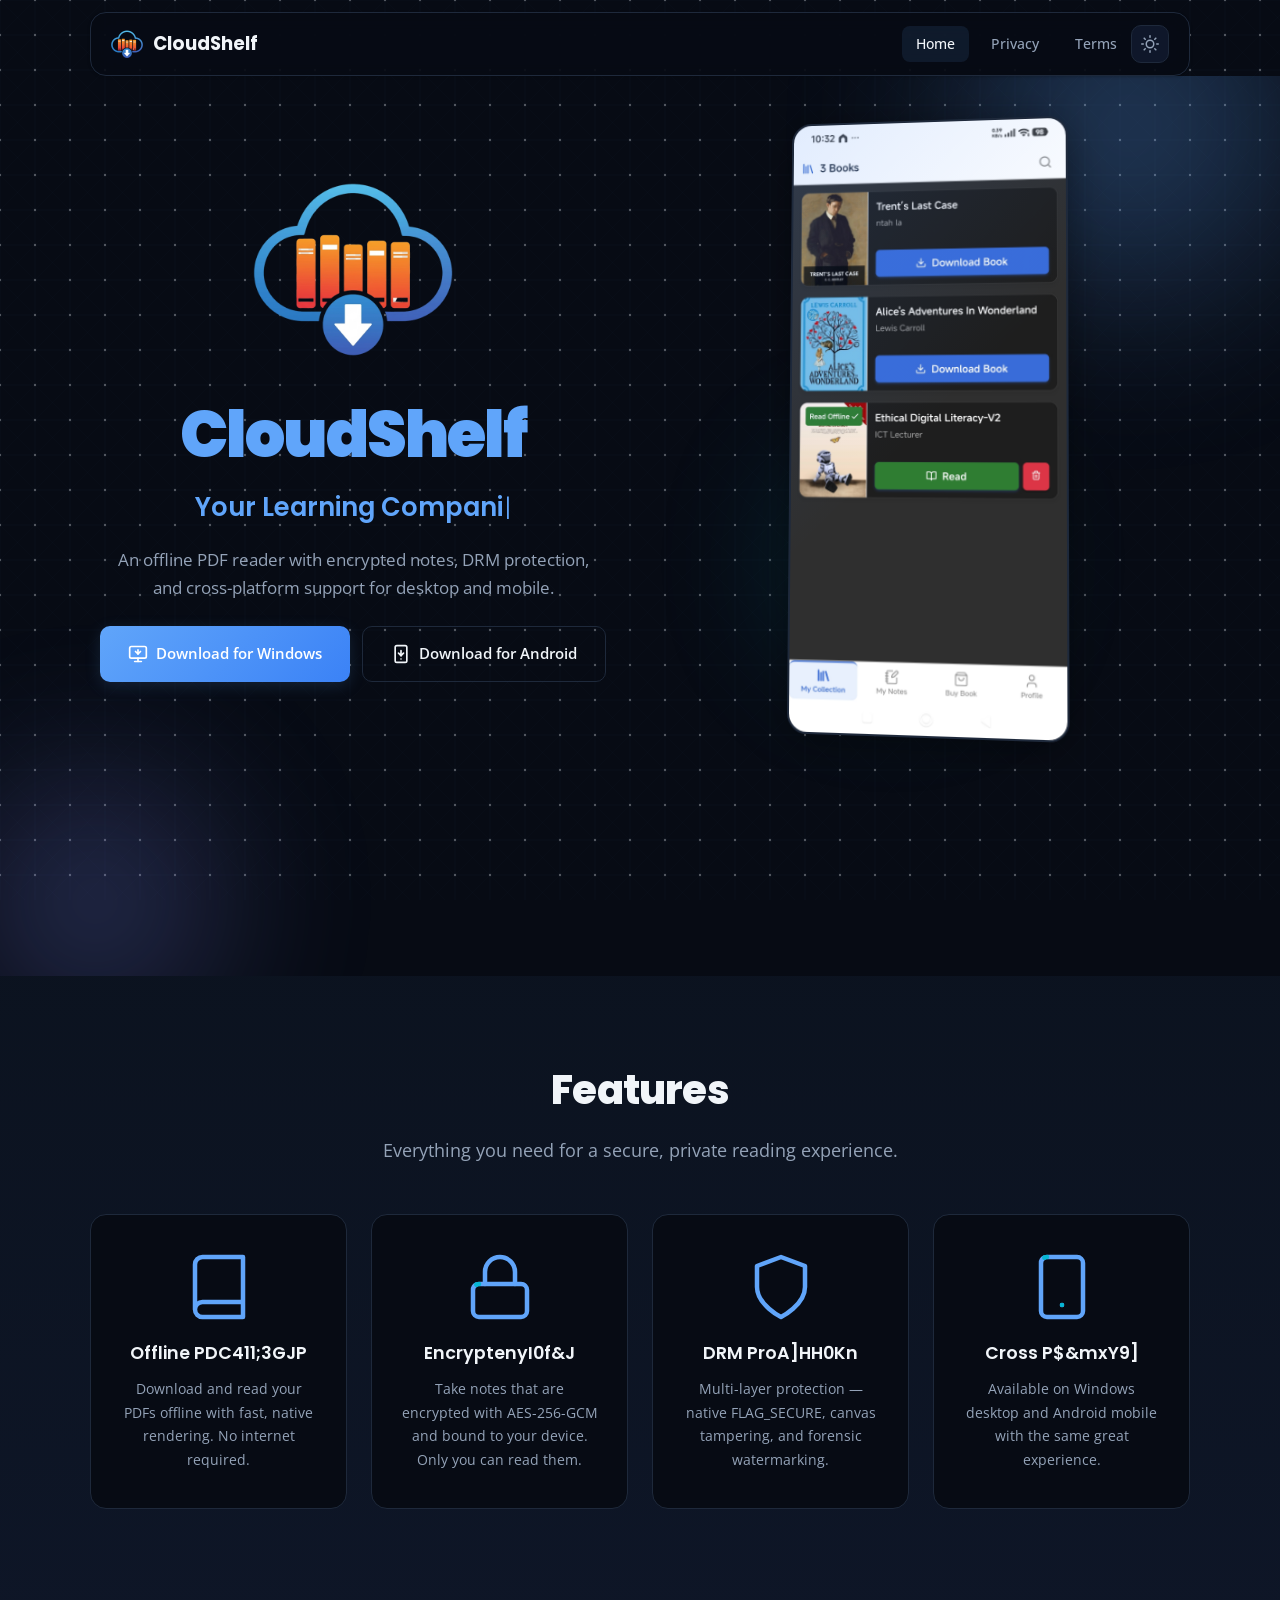
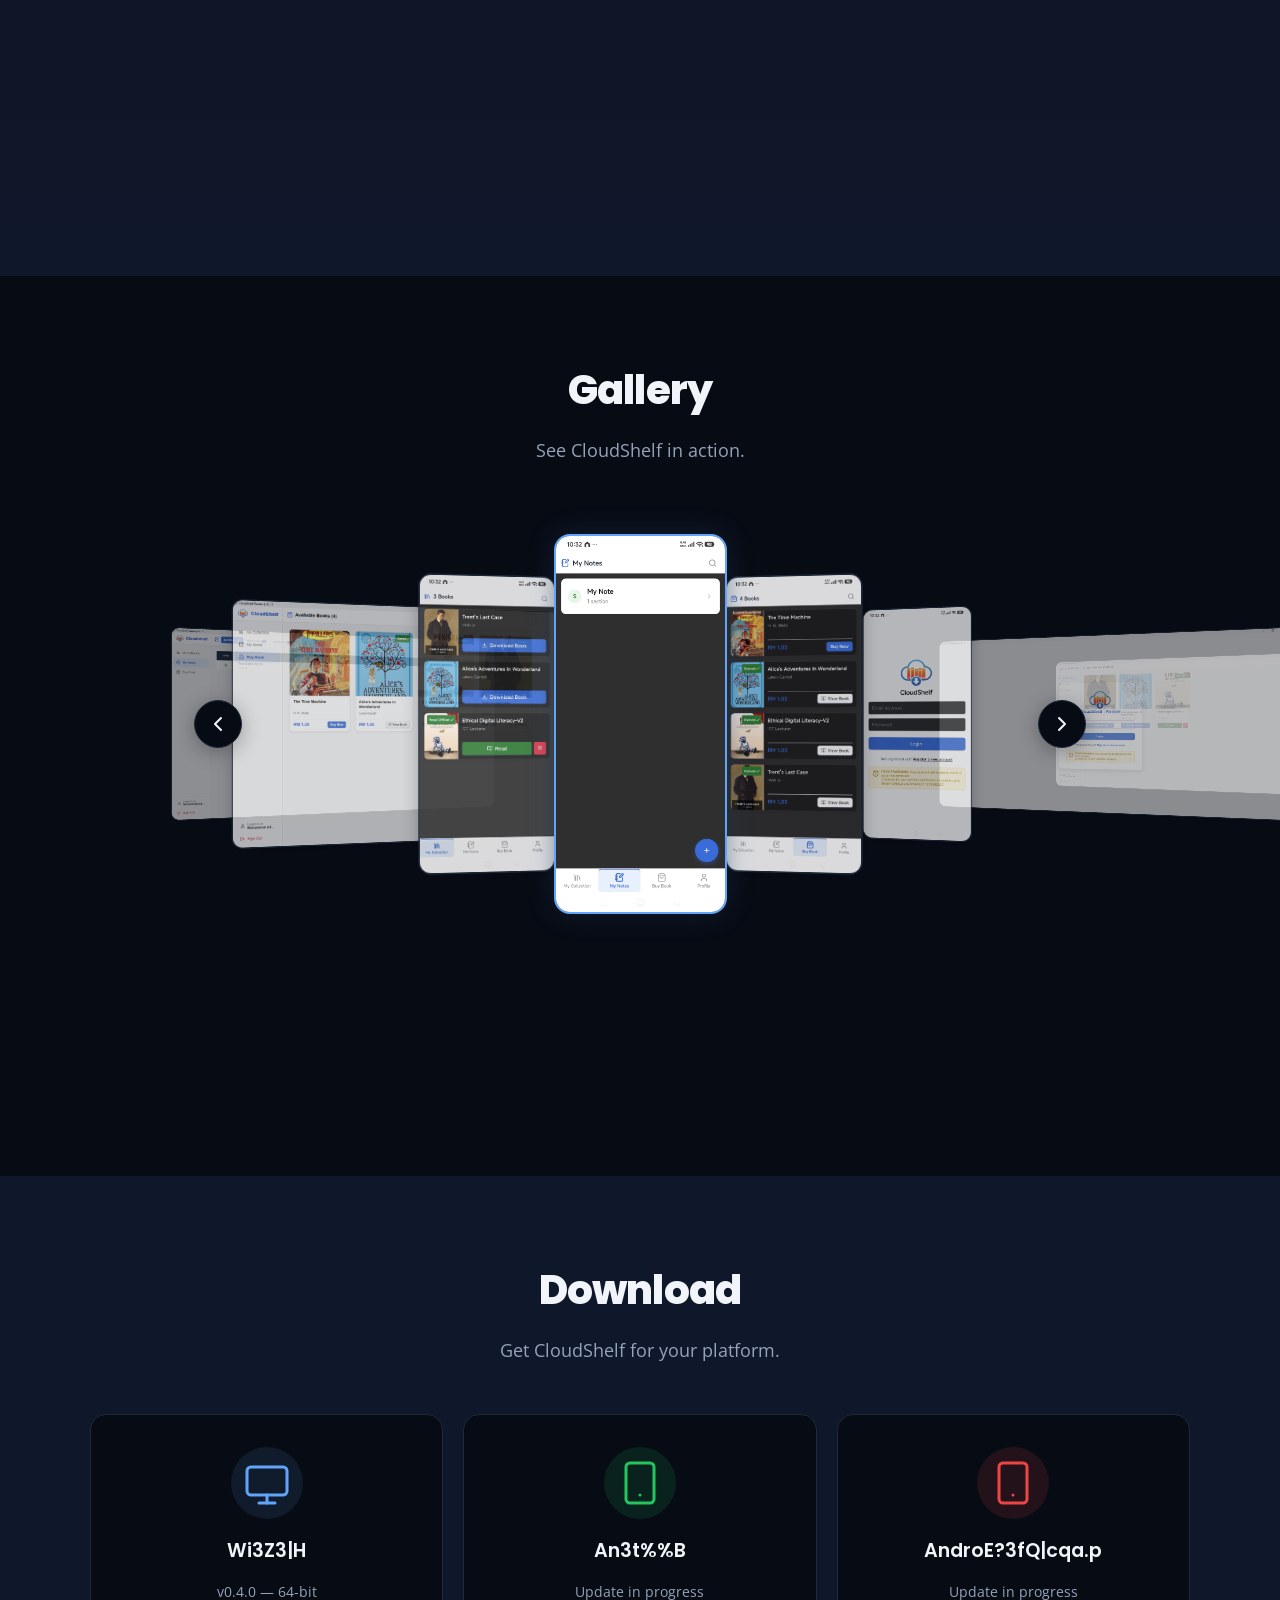
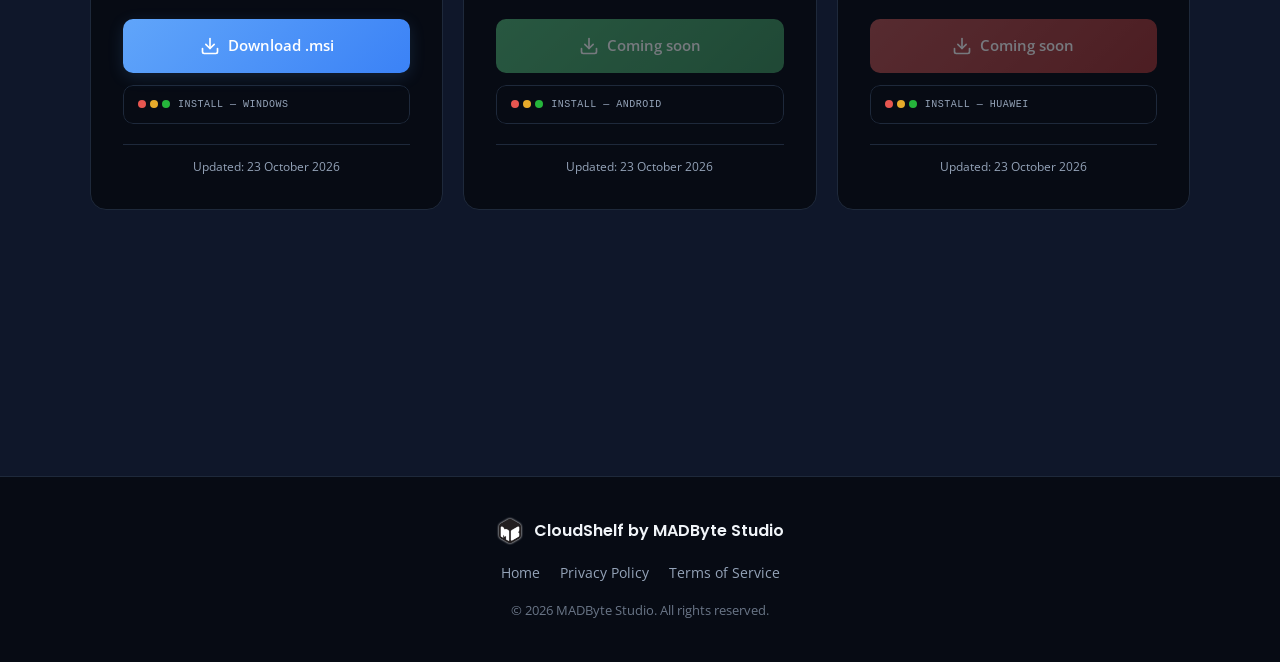
==== index.html @ 4fb52794 "hub: publish v0.4.0 for Windows (CHIP), Android pending" ====
<!DOCTYPE html>
<html lang="en" data-theme="dark">
<head>
  <meta charset="UTF-8">
  <meta name="viewport" content="width=device-width, initial-scale=1.0">
  <title>CloudShelf – Your Learning Companion</title>
  <meta name="description" content="CloudShelf is your learning companion — an offline-capable reader app with encrypted notes, DRM protection, and cross-platform support.">
  <meta name="theme-color" content="#3b82f6">
  <meta property="og:title" content="CloudShelf – Your Learning Companion">
  <meta property="og:description" content="An offline PDF reader with encrypted notes, DRM protection, and cross-platform support for desktop and mobile.">
  <meta property="og:image" content="https://madbytestudio.github.io/cloudshelf/img/app-logo.png">
  <meta property="og:url" content="https://madbytestudio.github.io/cloudshelf/">
  <meta property="og:type" content="website">
  <meta name="twitter:card" content="summary_large_image">
  <link rel="icon" href="img/app-logo.png">
  <link rel="preconnect" href="https://fonts.googleapis.com">
  <link rel="preconnect" href="https://fonts.gstatic.com" crossorigin>
  <link rel="preload" as="style" href="style.css">
  <link href="https://fonts.googleapis.com/css2?family=Poppins:wght@400;500;600;700;800;900&family=Open+Sans:wght@400;500;600;700&display=swap" rel="stylesheet">
  <link rel="stylesheet" href="style.css">
</head>
<body>

<canvas id="kinetic-canvas" aria-hidden="true"></canvas>

<nav>
  <div class="nav-left">
    <a href="index.html" class="nav-logo">
      <img src="img/app-logo.png" alt="CloudShelf" decoding="async"> CloudShelf
    </a>
    <button class="menu-toggle" onclick="document.querySelector('.nav-links').classList.toggle('open');this.classList.toggle('open')" aria-label="Toggle menu">
      <span></span><span></span><span></span>
    </button>
    <div class="nav-links">
      <a href="index.html" class="active">Home</a>
      <a href="privacy.html">Privacy</a>
      <a href="terms.html">Terms</a>
    </div>
  </div>
  <button class="theme-toggle" onclick="toggleTheme()" id="themeBtn" aria-label="Toggle theme">
    <svg class="sun-icon" width="18" height="18" viewBox="0 0 24 24" fill="none" stroke="currentColor" stroke-width="2" stroke-linecap="round" stroke-linejoin="round"><circle cx="12" cy="12" r="5"/><line x1="12" y1="1" x2="12" y2="3"/><line x1="12" y1="21" x2="12" y2="23"/><line x1="4.22" y1="4.22" x2="5.64" y2="5.64"/><line x1="18.36" y1="18.36" x2="19.78" y2="19.78"/><line x1="1" y1="12" x2="3" y2="12"/><line x1="21" y1="12" x2="23" y2="12"/><line x1="4.22" y1="19.78" x2="5.64" y2="18.36"/><line x1="18.36" y1="5.64" x2="19.78" y2="4.22"/></svg>
    <svg class="moon-icon" width="18" height="18" viewBox="0 0 24 24" fill="none" stroke="currentColor" stroke-width="2" stroke-linecap="round" stroke-linejoin="round"><path d="M21 12.79A9 9 0 1 1 11.21 3 7 7 0 0 0 21 12.79z"/></svg>
  </button>
</nav>

<section id="hero" class="reveal">
  <div class="hero-bg-shapes" aria-hidden="true">
    <div class="shape shape-1"></div>
    <div class="shape shape-2"></div>
    <div class="shape shape-3"></div>
  </div>
  <div class="section-inner">
    <div class="hero-content">
      <div class="hero-text">
        <img src="img/app-logo.png" alt="CloudShelf" class="hero-logo" decoding="async" fetchpriority="high">
        <h1><span class="swap-text" id="hero-swap">CloudShelf</span></h1>
        <p class="hero-tagline"><span class="typewriter-container"><span class="typewriter-text" id="typewriter-text"></span><span class="typewriter-cursor">|</span></span></p>
        <p class="hero-desc">An offline PDF reader with encrypted notes, DRM protection, and cross-platform support for desktop and mobile.</p>
        <div class="hero-buttons">
          <a href="#download" class="btn btn-primary">
            <svg class="download-icon" width="20" height="20" viewBox="0 0 24 24" fill="none" stroke="currentColor" stroke-width="2" stroke-linecap="round" stroke-linejoin="round">
              <rect x="2" y="3" width="20" height="14" rx="2" ry="2"/>
              <line x1="8" y1="21" x2="16" y2="21"/>
              <line x1="12" y1="17" x2="12" y2="21"/>
              <g class="download-arrow">
                <path d="M12 7v5l-3-3"/>
                <path d="m12 12 3-3"/>
              </g>
            </svg>
            Download for Windows
          </a>
          <a href="#download" class="btn btn-outline">
            <svg class="download-icon" width="20" height="20" viewBox="0 0 24 24" fill="none" stroke="currentColor" stroke-width="2" stroke-linecap="round" stroke-linejoin="round">
              <rect x="5" y="2" width="14" height="20" rx="2" ry="2"/>
              <line x1="12" y1="18" x2="12" y2="18"/>
              <g class="download-arrow">
                <path d="M12 8v6l-3-3"/>
                <path d="m12 14 3-3"/>
              </g>
            </svg>
            Download for Android
          </a>
        </div>
      </div>
      <div class="hero-visual">
        <div class="hero-mockup">
          <img src="img/Screenshot_2026-06-26-22-32-04-858_com.badbytestudio.cloudshelfreader.jpg" alt="CloudShelf app screenshot" loading="lazy" decoding="async" width="340" height="680">
          <div class="mockup-glow"></div>
        </div>
      </div>
    </div>
  </div>
</section>

<section id="features" class="reveal">
  <div class="section-inner">
    <h2 class="section-title">Features</h2>
    <p class="section-sub">Everything you need for a secure, private reading experience.</p>
    <div class="features-grid">
      <div class="feature-card">
        <div class="feature-icon">
          <svg width="72" height="72" viewBox="0 0 24 24" fill="none" stroke="var(--primary)" stroke-width="1.5" stroke-linecap="round" stroke-linejoin="round"><path d="M4 19.5v-15A2.5 2.5 0 0 1 6.5 2H20v20H6.5a2.5 2.5 0 0 1 0-5H20"/></svg>
        </div>
        <h3 class="scramble-text" data-text="Offline PDF Reading">Offline PDF Reading</h3>
        <p>Download and read your PDFs offline with fast, native rendering. No internet required.</p>
      </div>
      <div class="feature-card">
        <div class="feature-icon">
          <svg width="72" height="72" viewBox="0 0 24 24" fill="none" stroke="var(--primary)" stroke-width="1.5" stroke-linecap="round" stroke-linejoin="round"><rect x="3" y="11" width="18" height="11" rx="2" ry="2"/><path d="M7 11V7a5 5 0 0 1 10 0v4"/></svg>
        </div>
        <h3 class="scramble-text" data-text="Encrypted Notes">Encrypted Notes</h3>
        <p>Take notes that are encrypted with AES-256-GCM and bound to your device. Only you can read them.</p>
      </div>
      <div class="feature-card">
        <div class="feature-icon">
          <svg width="72" height="72" viewBox="0 0 24 24" fill="none" stroke="var(--primary)" stroke-width="1.5" stroke-linecap="round" stroke-linejoin="round"><path d="M12 22s8-4 8-10V5l-8-3-8 3v7c0 6 8 10 8 10"/></svg>
        </div>
        <h3 class="scramble-text" data-text="DRM Protection">DRM Protection</h3>
        <p>Multi-layer protection — native FLAG_SECURE, canvas tampering, and forensic watermarking.</p>
      </div>
      <div class="feature-card">
        <div class="feature-icon">
          <svg width="72" height="72" viewBox="0 0 24 24" fill="none" stroke="var(--primary)" stroke-width="1.5" stroke-linecap="round" stroke-linejoin="round"><rect x="5" y="2" width="14" height="20" rx="2" ry="2"/><line x1="12" y1="18" x2="12" y2="18"/></svg>
        </div>
        <h3 class="scramble-text" data-text="Cross Platform">Cross Platform</h3>
        <p>Available on Windows desktop and Android mobile with the same great experience.</p>
      </div>
    </div>
  </div>
</section>

<section id="gallery" class="reveal">
  <div class="section-inner">
    <h2 class="section-title">Gallery</h2>
    <p class="section-sub">See CloudShelf in action.</p>
    <div class="coverflow-container">
      <div class="coverflow-track" id="coverflow-track"></div>
      <button class="coverflow-arrow coverflow-arrow-left" id="coverflow-prev" aria-label="Previous">
        <svg width="24" height="24" viewBox="0 0 24 24" fill="none" stroke="currentColor" stroke-width="2" stroke-linecap="round" stroke-linejoin="round"><polyline points="15 18 9 12 15 6"/></svg>
      </button>
      <button class="coverflow-arrow coverflow-arrow-right" id="coverflow-next" aria-label="Next">
        <svg width="24" height="24" viewBox="0 0 24 24" fill="none" stroke="currentColor" stroke-width="2" stroke-linecap="round" stroke-linejoin="round"><polyline points="9 18 15 12 9 6"/></svg>
      </button>
    </div>
  </div>
</section>

<section id="download" class="reveal">
  <div class="section-inner">
    <h2 class="section-title">Download</h2>
    <p class="section-sub">Get CloudShelf for your platform.</p>
    <div class="download-buttons">
      <div class="download-card">
        <div class="platform-icon">
          <svg width="48" height="48" viewBox="0 0 24 24" fill="none" stroke="var(--primary)" stroke-width="1.5" stroke-linecap="round" stroke-linejoin="round"><rect x="2" y="4" width="20" height="14" rx="2" ry="2"/><line x1="8" y1="22" x2="16" y2="22"/><line x1="12" y1="18" x2="12" y2="22"/></svg>
        </div>
        <h3 class="scramble-text" data-text="Windows">Windows</h3>
        <p>v0.4.0 — 64-bit</p>
        <a href="apps/CloudShelf_0.4.0_x64_en-US.msi" class="btn btn-primary" download>
          <svg width="20" height="20" viewBox="0 0 24 24" fill="none" stroke="currentColor" stroke-width="2" stroke-linecap="round" stroke-linejoin="round"><path d="M21 15v4a2 2 0 0 1-2 2H5a2 2 0 0 1-2-2v-4"/><polyline points="7 10 12 15 17 10"/><line x1="12" y1="15" x2="12" y2="3"/></svg>
          Download .msi
        </a>
        <details class="install-terminal">
          <summary class="terminal-bar">
            <span class="terminal-dots">
              <span class="dot"></span><span class="dot"></span><span class="dot"></span>
            </span>
            <span class="terminal-title">install — windows</span>
          </summary>
          <div class="terminal-body">
            <div class="step">
              <span class="step-line"></span>
              <span class="step-circle">1</span>
              <div class="step-content">
                <span class="step-label">Download the installer</span>
                <span class="step-desc">Click <strong>Download .msi</strong> above</span>
              </div>
            </div>
            <div class="step">
              <span class="step-line"></span>
              <span class="step-circle">2</span>
              <div class="step-content">
                <span class="step-label">Run the installer</span>
                <span class="step-desc">Open the downloaded <code>.msi</code> file</span>
              </div>
            </div>
            <div class="step">
              <span class="step-line"></span>
              <span class="step-circle">3</span>
              <div class="step-content">
                <span class="step-label">Bypass SmartScreen</span>
                <span class="step-desc">If you see a warning — click <strong>More info</strong>, then <strong>Run anyway</strong></span>
              </div>
            </div>
            <div class="step">
              <span class="step-line"></span>
              <span class="step-circle">4</span>
              <div class="step-content">
                <span class="step-label">Complete installation</span>
                <span class="step-desc">Follow the installer steps</span>
              </div>
            </div>
            <div class="step">
              <span class="step-circle">5</span>
              <div class="step-content">
                <span class="step-label">Launch CloudShelf</span>
                <span class="step-desc">Open from your Start Menu</span>
              </div>
            </div>
          </div>
        </details>
        <div class="update-footer">Updated: 23 October 2026</div>
      </div>
      <div class="download-card card-green">
        <div class="platform-icon">
          <svg width="48" height="48" viewBox="0 0 24 24" fill="none" stroke="#22c55e" stroke-width="1.5" stroke-linecap="round" stroke-linejoin="round"><rect x="5" y="2" width="14" height="20" rx="2" ry="2"/><line x1="12" y1="18" x2="12" y2="18"/></svg>
        </div>
        <h3 class="scramble-text" data-text="Android">Android</h3>
        <p>Update in progress</p>
        <a class="btn btn-green btn-disabled" aria-disabled="true">
          <svg width="20" height="20" viewBox="0 0 24 24" fill="none" stroke="currentColor" stroke-width="2" stroke-linecap="round" stroke-linejoin="round"><path d="M21 15v4a2 2 0 0 1-2 2H5a2 2 0 0 1-2-2v-4"/><polyline points="7 10 12 15 17 10"/><line x1="12" y1="15" x2="12" y2="3"/></svg>
          Coming soon
        </a>
        <details class="install-terminal">
          <summary class="terminal-bar">
            <span class="terminal-dots">
              <span class="dot"></span><span class="dot"></span><span class="dot"></span>
            </span>
            <span class="terminal-title">install — android</span>
          </summary>
          <div class="terminal-body">
            <div class="step">
              <span class="step-line"></span>
              <span class="step-circle">1</span>
              <div class="step-content">
                <span class="step-label">Download the APK</span>
                <span class="step-desc">Tap <strong>Download .apk</strong> above (or scan the QR code)</span>
              </div>
            </div>
            <div class="step">
              <span class="step-line"></span>
              <span class="step-circle">2</span>
              <div class="step-content">
                <span class="step-label">Open the file</span>
                <span class="step-desc">Open the downloaded file when prompted</span>
              </div>
            </div>
            <div class="step">
              <span class="step-line"></span>
              <span class="step-circle">3</span>
              <div class="step-content">
                <span class="step-label">Allow installation</span>
                <span class="step-desc">If you see "Install blocked" — tap <strong>Settings</strong>, toggle <strong>Allow from this source</strong>, then go back</span>
              </div>
            </div>
            <div class="step">
              <span class="step-line"></span>
              <span class="step-circle">4</span>
              <div class="step-content">
                <span class="step-label">Install</span>
                <span class="step-desc">Tap <strong>Install</strong></span>
              </div>
            </div>
            <div class="step">
              <span class="step-circle">5</span>
              <div class="step-content">
                <span class="step-label">Launch</span>
                <span class="step-desc">Open CloudShelf from your app drawer</span>
              </div>
            </div>
          </div>
        </details>
        <div class="qr-section is-hidden">
          <p>Scan with your phone to download</p>
        </div>
        <div class="update-footer">Updated: 23 October 2026</div>
      </div>
      <div class="download-card card-red">
        <div class="platform-icon">
          <svg width="48" height="48" viewBox="0 0 24 24" fill="none" stroke="#ef4444" stroke-width="1.5" stroke-linecap="round" stroke-linejoin="round"><rect x="5" y="2" width="14" height="20" rx="2" ry="2"/><line x1="12" y1="18" x2="12" y2="18"/></svg>
        </div>
        <h3 class="scramble-text" data-text="Android (Huawei)">Android (Huawei)</h3>
        <p>Update in progress</p>
        <a class="btn btn-red btn-disabled" aria-disabled="true">
          <svg width="20" height="20" viewBox="0 0 24 24" fill="none" stroke="currentColor" stroke-width="2" stroke-linecap="round" stroke-linejoin="round"><path d="M21 15v4a2 2 0 0 1-2 2H5a2 2 0 0 1-2-2v-4"/><polyline points="7 10 12 15 17 10"/><line x1="12" y1="15" x2="12" y2="3"/></svg>
          Coming soon
        </a>
        <details class="install-terminal">
          <summary class="terminal-bar">
            <span class="terminal-dots">
              <span class="dot"></span><span class="dot"></span><span class="dot"></span>
            </span>
            <span class="terminal-title">install — huawei</span>
          </summary>
          <div class="terminal-body">
            <div class="step">
              <span class="step-line"></span>
              <span class="step-circle">1</span>
              <div class="step-content">
                <span class="step-label">Download the APK</span>
                <span class="step-desc">Tap <strong>Download .apk</strong> above (or scan the QR code)</span>
              </div>
            </div>
            <div class="step">
              <span class="step-line"></span>
              <span class="step-circle">2</span>
              <div class="step-content">
                <span class="step-label">Open the file</span>
                <span class="step-desc">Open the downloaded file when prompted</span>
              </div>
            </div>
            <div class="step">
              <span class="step-line"></span>
              <span class="step-circle">3</span>
              <div class="step-content">
                <span class="step-label">Allow installation</span>
                <span class="step-desc">If you see "Install blocked" — tap <strong>Settings</strong>, toggle <strong>Allow from this source</strong>, then go back</span>
              </div>
            </div>
            <div class="step">
              <span class="step-line"></span>
              <span class="step-circle">4</span>
              <div class="step-content">
                <span class="step-label">Install</span>
                <span class="step-desc">Tap <strong>Install</strong></span>
              </div>
            </div>
            <div class="step">
              <span class="step-circle">5</span>
              <div class="step-content">
                <span class="step-label">Launch</span>
                <span class="step-desc">Open CloudShelf from your app drawer</span>
              </div>
            </div>
          </div>
        </details>
        <div class="qr-section is-hidden">
          <p>For Huawei devices or if standard APK fails to render PDFs</p>
        </div>
        <div class="update-footer">Updated: 23 October 2026</div>
      </div>
    </div>
  </div>
</section>

<footer>
  <div class="footer-inner">
    <div class="footer-brand">
      <img src="img/Logo.png" alt="MADByte Studio" class="footer-logo" decoding="async">
      <span>CloudShelf by MADByte Studio</span>
    </div>
    <div class="footer-links">
      <a href="index.html">Home</a>
      <a href="privacy.html">Privacy Policy</a>
      <a href="terms.html">Terms of Service</a>
    </div>
    <p class="footer-copy">&copy; 2026 MADByte Studio. All rights reserved.</p>
  </div>
</footer>

<script>
/* ========== Theme Toggle ========== */
function toggleTheme() {
  var html = document.documentElement;
  var theme = html.getAttribute('data-theme') === 'dark' ? 'light' : 'dark';
  html.setAttribute('data-theme', theme);
  localStorage.setItem('cloudshelf-theme', theme);
}
(function() {
  var saved = localStorage.getItem('cloudshelf-theme') || 'dark';
  document.documentElement.setAttribute('data-theme', saved);
})();

/* ========== Magnetic Buttons ========== */
(function() {
  var cards = document.querySelectorAll('.download-card');
  var magData = [];
  function lerp(a, b, t) { return a + (b - a) * t; }
  cards.forEach(function(card) {
    var btn = card.querySelector('.btn');
    if (!btn) return;
    var d = { el: btn, cx: 0, cy: 0, tx: 0, ty: 0, curX: 0, curY: 0, active: false };
    magData.push(d);
    card.addEventListener('mouseenter', function() {
      var r = btn.getBoundingClientRect();
      d.cx = r.left + r.width / 2;
      d.cy = r.top + r.height / 2;
      d.active = true;
    });
    card.addEventListener('mousemove', function(e) {
      var r = btn.getBoundingClientRect();
      d.cx = r.left + r.width / 2;
      d.cy = r.top + r.height / 2;
      var dx = e.clientX - d.cx, dy = e.clientY - d.cy;
      var dist = Math.sqrt(dx * dx + dy * dy);
      var maxDist = Math.max(r.width, r.height) * 0.5;
      var s = Math.min(1, Math.max(0, dist / maxDist));
      d.tx = dx * 0.5 * (1 - s * 0.15);
      d.ty = dy * 0.5 * (1 - s * 0.15);
    });
    card.addEventListener('mouseleave', function() {
      d.active = false;
      d.tx = 0; d.ty = 0;
    });
  });
  function animateMag() {
    for (var i = 0; i < magData.length; i++) {
      var d = magData[i];
      d.curX = lerp(d.curX, d.tx, d.active ? 0.18 : 0.08);
      d.curY = lerp(d.curY, d.ty, d.active ? 0.18 : 0.08);
      d.el.style.setProperty('--mx', d.curX.toFixed(1) + 'px');
      d.el.style.setProperty('--my', d.curY.toFixed(1) + 'px');
    }
    requestAnimationFrame(animateMag);
  }
  requestAnimationFrame(animateMag);
})();

/* ========== Typewriter ========== */
(function() {
  var el = document.getElementById('typewriter-text');
  if (!el) return;
  var phrases = [
    'Your Learning Companion',
    'Read Anywhere, Even Offline',
    'Your Notes, Encrypted',
    'Built for Readers',
    'Cross-Platform Freedom'
  ];
  var i = 0, j = 0, deleting = false;
  function type() {
    var current = phrases[i];
    if (deleting) {
      el.textContent = current.substring(0, j - 1);
      j--;
      if (j === 0) {
        deleting = false;
        i = (i + 1) % phrases.length;
        setTimeout(type, 400);
        return;
      }
      setTimeout(type, 20 + Math.random() * 30);
    } else {
      el.textContent = current.substring(0, j + 1);
      j++;
      if (j === current.length) {
        setTimeout(function() { deleting = true; type(); }, 2500);
        return;
      }
      setTimeout(type, 50 + Math.random() * 50);
    }
  }
  setTimeout(type, 800);
})();

/* ========== Random Letter Swap ========== */
(function() {
  var el = document.getElementById('hero-swap');
  if (!el) return;
  var text = el.textContent;
  el.innerHTML = '';
  el.style.display = 'inline-block';
  var wrappers = [];
  var animating = false;
  var timeouts = [];
  text.split('').forEach(function(char) {
    var wrapper = document.createElement('span');
    wrapper.className = 'swap-char-wrapper';
    var primary = document.createElement('span');
    primary.className = 'swap-char';
    primary.textContent = char;
    var secondary = document.createElement('span');
    secondary.className = 'swap-char-secondary';
    secondary.textContent = char;
    wrapper.appendChild(primary);
    wrapper.appendChild(secondary);
    el.appendChild(wrapper);
    wrappers.push(wrapper);
  });
  function clearTimeouts() {
    timeouts.forEach(function(t) { clearTimeout(t); });
    timeouts = [];
  }
  function runSwap() {
    if (animating) return;
    animating = true;
    clearTimeouts();
    wrappers.forEach(function(w, idx) {
      var t = setTimeout(function() { w.classList.add('hover'); }, idx * 50);
      timeouts.push(t);
    });
    var reset = setTimeout(function() {
      wrappers.forEach(function(w, idx) {
        var t = setTimeout(function() { w.classList.remove('hover'); }, idx * 30);
        timeouts.push(t);
      });
      var done = setTimeout(function() { animating = false; }, wrappers.length * 30 + 600);
      timeouts.push(done);
    }, wrappers.length * 50 + 800);
    timeouts.push(reset);
  }
  el.addEventListener('mouseenter', runSwap);
})();

/* ========== Scramble Text ========== */
(function() {
  var els = document.querySelectorAll('.scramble-text');
  if (!els.length) return;
  var pool = '!@#$%^&*()_+-=[]{}|;:,.<>?ABCDEFGHIJKLMNOPQRSTUVWXYZabcdefghijklmnopqrstuvwxyz0123456789';
  function scramble(el) {
    var target = el.getAttribute('data-text') || el.textContent;
    var frame = 0;
    var total = 20;
    function step() {
      if (frame >= total) { el.textContent = target; return; }
      var progress = frame / total;
      var revealed = Math.floor(target.length * progress);
      var result = '';
      for (var k = 0; k < target.length; k++) {
        result += k < revealed ? target[k] : pool[Math.floor(Math.random() * pool.length)];
      }
      el.textContent = result;
      frame++;
      setTimeout(step, 50);
    }
    step();
  }
  var observer = new IntersectionObserver(function(entries) {
    entries.forEach(function(entry) {
      if (entry.isIntersecting) {
        var el = entry.target;
        if (!el.dataset.scrambled) {
          el.dataset.scrambled = '1';
          scramble(el);
        }
      }
    });
  }, { threshold: 0.5 });
  for (var i = 0; i < els.length; i++) {
    observer.observe(els[i]);
  }
})();

/* ========== Feature Card Entrance ========== */
(function() {
  var cards = document.querySelectorAll('.feature-card');
  if (!cards.length) return;
  var observer = new IntersectionObserver(function(entries) {
    entries.forEach(function(entry) {
      if (entry.isIntersecting) {
        entry.target.classList.add('visible');
        observer.unobserve(entry.target);
      }
    });
  }, { threshold: 0.15 });
  for (var i = 0; i < cards.length; i++) {
    observer.observe(cards[i]);
  }
})();

/* ========== Scroll Reveal for Sections ========== */
(function() {
  var els = document.querySelectorAll('.section-title, .section-sub, .download-card, .hero-content');
  if (!els.length) return;
  var observer = new IntersectionObserver(function(entries) {
    entries.forEach(function(entry) {
      if (entry.isIntersecting) {
        entry.target.classList.add('revealed');
        observer.unobserve(entry.target);
      }
    });
  }, { threshold: 0.1 });
  for (var i = 0; i < els.length; i++) {
    els[i].classList.add('reveal-on-scroll');
    observer.observe(els[i]);
  }
})();

/* ========== Feature Icon Stroke Draw ========== */
(function() {
  var svgs = document.querySelectorAll('.feature-card svg');
  for (var i = 0; i < svgs.length; i++) {
    var paths = svgs[i].querySelectorAll('path, rect, line, circle, polyline, polygon');
    for (var j = 0; j < paths.length; j++) {
      var p = paths[j];
      var len = p.getTotalLength();
      p.style.setProperty('--path-len', len);
      p.classList.add('icon-blue');
      var clone = p.cloneNode();
      clone.removeAttribute('stroke');
      clone.style.setProperty('--path-len', len);
      clone.classList.remove('icon-blue');
      clone.classList.add('icon-cyan');
      p.parentNode.insertBefore(clone, p.nextSibling);
    }
  }
})();

/* ========== Coverflow Gallery ========== */
(function() {
  var track = document.getElementById('coverflow-track');
  var prevBtn = document.getElementById('coverflow-prev');
  var nextBtn = document.getElementById('coverflow-next');
  if (!track) return;
  var images = [
    'img/Screenshot_2026-06-26-22-32-04-858_com.badbytestudio.cloudshelfreader.jpg',
    'img/Screenshot_2026-06-26-22-32-32-667_com.badbytestudio.cloudshelfreader.jpg',
    'img/Screenshot_2026-06-26-22-32-37-792_com.badbytestudio.cloudshelfreader.jpg',
    'img/Screenshot_2026-06-26-22-32-51-755_com.badbytestudio.cloudshelfreader.jpg',
    'img/1.png',
    'img/2.png',
    'img/3.png',
    'img/4.png'
  ];
  var active = 0;
  var animating = false;
  var autoTimer;
  var cards = [];
  var loaded = 0;
  function getTransform(rel, total) {
    var abs = Math.abs(rel);
    var cardH = cards[0] ? cards[0].offsetHeight : 380;
    var gapX = Math.min(window.innerWidth < 640 ? 120 : 200, cardH * 0.45);
    var tx = rel * gapX;
    var tz = -abs * 120;
    var ry = -rel * 10;
    var sc = Math.max(0.45, 1 - abs * 0.12);
    var opacity = Math.max(0.15, 1 - abs * 0.15);
    return { tx: tx, tz: tz, ry: ry, sc: sc, opacity: opacity, zIndex: total - abs };
  }
  function positionCards() {
    var n = images.length;
    cards.forEach(function(card, i) {
      var rel = i - active;
      if (rel > n / 2) rel -= n;
      if (rel < -n / 2) rel += n;
      var t = getTransform(rel, n);
      card.style.transform = 'translateX(' + t.tx + 'px) translateZ(' + t.tz + 'px) rotateY(' + t.ry + 'deg) scale(' + t.sc + ')';
      card.style.opacity = t.opacity;
      card.style.zIndex = t.zIndex;
      card.classList.toggle('active', i === active);
    });
  }
  function init() {
    images.forEach(function(src, i) {
      var card = document.createElement('div');
      card.className = 'coverflow-card';
      var img = new Image();
      img.draggable = false;
      img.loading = 'lazy';
      img.alt = 'Screenshot ' + (i + 1);
      img.onload = function() {
        var cardW = card.offsetWidth;
        card.style.marginLeft = -(cardW / 2) + 'px';
        card.style.marginTop = -(card.offsetHeight / 2) + 'px';
        loaded++;
        if (loaded === images.length) positionCards();
      };
      img.src = src;
      card.appendChild(img);
      card.addEventListener('click', function() { goTo(i); });
      card.addEventListener('touchstart', function() { goTo(i); });
      track.appendChild(card);
      cards.push(card);
    });
  }
  function goTo(index) {
    if (animating || index === active) return;
    animating = true;
    active = ((index % images.length) + images.length) % images.length;
    positionCards();
    setTimeout(function() { animating = false; }, 500);
  }
  function next() { goTo(active + 1); }
  function prev() { goTo(active - 1); }
  function startAuto() { stopAuto(); autoTimer = setInterval(next, 3000); }
  function stopAuto() { if (autoTimer) { clearInterval(autoTimer); autoTimer = null; } }
  prevBtn.addEventListener('click', prev);
  nextBtn.addEventListener('click', next);
  track.addEventListener('mouseenter', stopAuto);
  track.addEventListener('mouseleave', startAuto);
  track.addEventListener('touchstart', stopAuto);
  document.addEventListener('keydown', function(e) {
    if (e.key === 'ArrowLeft') prev();
    if (e.key === 'ArrowRight') next();
  });
  init();
  startAuto();
})();

/* ========== Kinetic Grid ========== */
(function() {
  var canvas = document.getElementById('kinetic-canvas');
  if (!canvas) return;
  var ctx = canvas.getContext('2d');
  var W, H, dots = [];
  var mouse = { x: -9999, y: -9999, active: false };
  var trail = [];
  function resize() {
    W = window.innerWidth;
    H = window.innerHeight;
    canvas.width = W;
    canvas.height = H;
  }
  function buildGrid() {
    dots = [];
    var spacing = 35;
    var cols = Math.floor(W / spacing) + 2;
    var rows = Math.floor(H / spacing) + 2;
    for (var c = 0; c < cols; c++) {
      for (var r = 0; r < rows; r++) {
        var hx = c * spacing, hy = r * spacing;
        dots.push({ hx: hx, hy: hy, x: hx, y: hy, vx: 0, vy: 0 });
      }
    }
  }
  function isDark() {
    return document.documentElement.getAttribute('data-theme') === 'dark';
  }
  function animate() {
    var dark = isDark();
    var dotColor = dark ? 'rgba(255,255,255,0.3)' : 'rgba(0,0,0,0.1)';
    var lineColor = dark ? 'rgba(128,172,255,0.08)' : 'rgba(59,130,246,0.06)';
    var trailColor = dark ? 'rgba(38,100,235,0.2)' : 'rgba(59,130,246,0.1)';
    ctx.clearRect(0, 0, W, H);
    var R = 350, PULL = 1.5;
    for (var i = 0; i < dots.length; i++) {
      var d = dots[i];
      var ax = (d.hx - d.x) * 0.06;
      var ay = (d.hy - d.y) * 0.06;
      if (mouse.active) {
        var dx = mouse.x - d.x;
        var dy = mouse.y - d.y;
        var dist = Math.sqrt(dx * dx + dy * dy);
        if (dist < R && dist > 0.001) {
          var f = (1 - dist / R) * PULL;
          ax += (dx / dist) * f;
          ay += (dy / dist) * f;
        }
      }
      d.vx = (d.vx + ax) * 0.82;
      d.vy = (d.vy + ay) * 0.82;
      d.x += d.vx;
      d.y += d.vy;
    }
    ctx.strokeStyle = lineColor;
    ctx.lineWidth = 1;
    var maxDist = 60;
    for (var i = 0; i < dots.length; i++) {
      for (var j = i + 1; j < dots.length; j++) {
        var dx = dots[i].x - dots[j].x;
        var dy = dots[i].y - dots[j].y;
        var dist = Math.sqrt(dx * dx + dy * dy);
        if (dist < maxDist) {
          ctx.globalAlpha = 1 - dist / maxDist;
          ctx.beginPath();
          ctx.moveTo(dots[i].x, dots[i].y);
          ctx.lineTo(dots[j].x, dots[j].y);
          ctx.stroke();
        }
      }
    }
    ctx.globalAlpha = 1;
    ctx.fillStyle = dotColor;
    for (var i = 0; i < dots.length; i++) {
      var d = dots[i];
      var dx = mouse.x - d.x;
      var dy = mouse.y - d.y;
      var dist = Math.sqrt(dx * dx + dy * dy);
      var r = (dist < R && mouse.active) ? 1.5 + (1 - dist / R) * 2 : 1.2;
      ctx.beginPath();
      ctx.arc(d.x, d.y, r, 0, Math.PI * 2);
      ctx.fill();
    }
    if (trail.length > 1) {
      ctx.strokeStyle = trailColor;
      ctx.lineWidth = 2;
      ctx.lineCap = 'round';
      ctx.lineJoin = 'round';
      ctx.beginPath();
      ctx.moveTo(trail[0].x, trail[0].y);
      for (var i = 1; i < trail.length; i++) {
        ctx.lineTo(trail[i].x, trail[i].y);
      }
      ctx.stroke();
    }
    requestAnimationFrame(animate);
  }
  function onMove(e) {
    mouse.x = e.clientX;
    mouse.y = e.clientY;
    mouse.active = true;
    trail.push({ x: e.clientX, y: e.clientY });
    if (trail.length > 25) trail.shift();
  }
  function onLeave() {
    mouse.active = false;
    trail = [];
  }
  resize();
  buildGrid();
  document.addEventListener('mousemove', onMove);
  document.addEventListener('mouseleave', onLeave);
  window.addEventListener('resize', function() { resize(); buildGrid(); });
  var themeObserver = new MutationObserver(function() {});
  themeObserver.observe(document.documentElement, { attributes: true, attributeFilter: ['data-theme'] });
  requestAnimationFrame(animate);
})();

/* ========== Perspective Tilt (Hero Logo) ========== */
(function() {
  var tilt = document.querySelector('.hero-logo-tilt');
  var logo = document.querySelector('.hero-logo');
  if (!tilt || !logo) return;
  var current = { rx: 0, ry: 0, tx: 0, ty: 0 };
  var target = { rx: 0, ry: 0, tx: 0, ty: 0 };
  function lerp(a, b, t) { return a + (b - a) * t; }
  function animate() {
    current.rx = lerp(current.rx, target.rx, 0.08);
    current.ry = lerp(current.ry, target.ry, 0.08);
    current.tx = lerp(current.tx, target.tx, 0.08);
    current.ty = lerp(current.ty, target.ty, 0.08);
    tilt.style.transform = 'rotateX(' + current.rx + 'deg) rotateY(' + current.ry + 'deg)';
    logo.style.transform = 'translateX(' + current.tx + 'px) translateY(' + current.ty + 'px)';
    requestAnimationFrame(animate);
  }
  function map(value, inMin, inMax, outMin, outMax) {
    return (value - inMin) / (inMax - inMin) * (outMax - outMin) + outMin;
  }
  document.addEventListener('pointermove', function(e) {
    var x = e.clientX / window.innerWidth;
    var y = e.clientY / window.innerHeight;
    target.ry = map(x, 0, 1, -25, 25);
    target.rx = map(y, 0, 1, 25, -25);
    target.tx = map(x, 0, 1, -45, 45);
    target.ty = map(y, 0, 1, -45, 45);
  });
  document.addEventListener('pointerleave', function() {
    target.rx = 0; target.ry = 0;
    target.tx = 0; target.ty = 0;
  });
  requestAnimationFrame(animate);
})();

/* ========== Close mobile menu on link click ========== */
document.querySelectorAll('.nav-links a').forEach(function(link) {
  link.addEventListener('click', function() {
    document.querySelector('.nav-links').classList.remove('open');
    document.querySelector('.menu-toggle').classList.remove('open');
  });
});

/* ========== Scroll Reveal ========== */
(function() {
  var els = document.querySelectorAll('.reveal');
  if (!els.length) return;
  var obs = new IntersectionObserver(function(entries) {
    entries.forEach(function(e) {
      if (e.isIntersecting) {
        e.target.classList.add('visible');
        obs.unobserve(e.target);
      }
    });
  }, { threshold: 0.15 });
  els.forEach(function(el) { obs.observe(el); });
})();
</script>
</body>
</html>
---- style.css ----
/* ============================================
   CloudShelf — Modern Redesign
   ============================================ */

html {
  scroll-behavior: smooth;
  scroll-snap-type: y proximity;
  scroll-padding-top: 76px;
}

section[id] {
  scroll-snap-align: start;
  min-height: 100vh;
}

footer {
  scroll-snap-align: end;
  min-height: 160px;
}

/* ---------- Scroll Reveal ---------- */
.reveal {
  opacity: 0;
  transform: translateY(30px);
  transition: opacity 0.6s cubic-bezier(0.22, 1, 0.36, 1),
              transform 0.6s cubic-bezier(0.22, 1, 0.36, 1);
}
.reveal.visible {
  opacity: 1;
  transform: translateY(0);
}

/* ---------- Variables ---------- */
:root {
  --bg: #ffffff;
  --surface: #f1f5f9;
  --surface-hover: #e2e8f0;
  --border: #cbd5e1;
  --primary: #3b82f6;
  --primary-hover: #2563eb;
  --primary-light: rgba(59, 130, 246, 0.12);
  --primary-glow: rgba(59, 130, 246, 0.2);
  --text: #0f172a;
  --text-muted: #64748b;
  --nav-bg: rgba(255, 255, 255, 0.72);
  --radius: 16px;
  --radius-sm: 10px;
  --max-width: 1100px;
  --font-heading: 'Poppins', -apple-system, BlinkMacSystemFont, sans-serif;
  --font-body: 'Open Sans', -apple-system, BlinkMacSystemFont, sans-serif;
  --shadow-sm: 0 1px 3px rgba(0, 0, 0, 0.06);
  --shadow-md: 0 4px 20px rgba(0, 0, 0, 0.08);
  --shadow-lg: 0 8px 40px rgba(0, 0, 0, 0.12);
  --shadow-glow: 0 8px 32px var(--primary-glow);
}

[data-theme="dark"] {
  --bg: #070b14;
  --surface: #0f172a;
  --surface-hover: #1e293b;
  --border: #1e293b;
  --primary: #60a5fa;
  --primary-hover: #3b82f6;
  --primary-light: rgba(96, 165, 250, 0.1);
  --primary-glow: rgba(96, 165, 250, 0.15);
  --text: #f1f5f9;
  --text-muted: #94a3b8;
  --nav-bg: rgba(7, 11, 20, 0.78);
  --shadow-sm: 0 1px 3px rgba(0, 0, 0, 0.2);
  --shadow-md: 0 4px 20px rgba(0, 0, 0, 0.3);
  --shadow-lg: 0 8px 40px rgba(0, 0, 0, 0.4);
  --shadow-glow: 0 8px 32px var(--primary-glow);
}

/* ---------- Reset ---------- */
*, *::before, *::after { margin: 0; padding: 0; box-sizing: border-box; }

html {
  scroll-behavior: smooth;
  scroll-padding-top: 80px;
}

body {
  font-family: var(--font-body);
  background: var(--bg);
  color: var(--text);
  line-height: 1.7;
  transition: background 0.4s ease, color 0.4s ease;
  overflow-x: hidden;
  -webkit-font-smoothing: antialiased;
  -moz-osx-font-smoothing: grayscale;
}

a { color: var(--primary); text-decoration: none; transition: color 0.2s; }
a:hover { color: var(--primary-hover); }

img { max-width: 100%; height: auto; display: block; }

/* ---------- Kinetic Canvas ---------- */
#kinetic-canvas {
  position: fixed;
  inset: 0;
  width: 100%;
  height: 100%;
  pointer-events: none;
  z-index: -1;
}

/* ---------- Nav ---------- */
nav {
  display: flex;
  align-items: center;
  justify-content: space-between;
  padding: 12px 20px;
  max-width: var(--max-width);
  margin: 12px auto 0;
  position: sticky;
  top: 12px;
  z-index: 100;
  background: var(--nav-bg);
  backdrop-filter: blur(16px) saturate(1.4);
  -webkit-backdrop-filter: blur(16px) saturate(1.4);
  border: 1px solid var(--border);
  border-radius: var(--radius);
  transition: background 0.4s, border-color 0.4s, box-shadow 0.4s;
  box-shadow: var(--shadow-sm);
}

.nav-left {
  display: flex;
  align-items: center;
  gap: 20px;
  width: 100%;
}

.nav-logo {
  display: flex;
  align-items: center;
  gap: 10px;
  font-family: var(--font-heading);
  font-weight: 700;
  font-size: 1.15rem;
  color: var(--text) !important;
  flex-shrink: 0;
}

.nav-logo img {
  height: 32px;
  width: auto;
  border-radius: 6px;
}

.nav-links {
  display: flex;
  gap: 8px;
  margin-left: auto;
}

.nav-links a {
  color: var(--text-muted);
  font-size: 0.9rem;
  font-weight: 500;
  padding: 6px 14px;
  border-radius: 8px;
  transition: all 0.2s;
}

.nav-links a:hover,
.nav-links a.active {
  color: var(--text);
  background: var(--primary-light);
}

.theme-toggle {
  display: flex;
  align-items: center;
  justify-content: center;
  background: var(--surface);
  border: 1px solid var(--border);
  border-radius: 10px;
  color: var(--text-muted);
  cursor: pointer;
  padding: 8px;
  font-size: 0;
  transition: all 0.2s;
  flex-shrink: 0;
  width: 38px;
  height: 38px;
}

.theme-toggle:hover {
  color: var(--text);
  border-color: var(--text-muted);
  background: var(--surface-hover);
}

[data-theme="light"] .theme-toggle .moon-icon { display: block; }
[data-theme="light"] .theme-toggle .sun-icon { display: none; }
[data-theme="dark"] .theme-toggle .sun-icon { display: block; }
[data-theme="dark"] .theme-toggle .moon-icon { display: none; }

/* ---------- Hamburger ---------- */
.menu-toggle {
  display: none;
  flex-direction: column;
  justify-content: center;
  align-items: center;
  gap: 4px;
  background: none;
  border: none;
  cursor: pointer;
  padding: 6px;
  margin-left: auto;
  width: 36px;
  height: 36px;
  border-radius: 8px;
  transition: background 0.2s;
}

.menu-toggle:hover { background: var(--surface-hover); }

.menu-toggle span {
  display: block;
  width: 22px;
  height: 2px;
  background: var(--text);
  border-radius: 2px;
  transition: all 0.3s cubic-bezier(0.34, 1.56, 0.64, 1);
}

.menu-toggle.open span:nth-child(1) {
  transform: translateY(6px) rotate(45deg);
}

.menu-toggle.open span:nth-child(2) {
  opacity: 0;
  transform: scaleX(0);
}

.menu-toggle.open span:nth-child(3) {
  transform: translateY(-6px) rotate(-45deg);
}

/* ---------- Sections ---------- */
section {
  padding: 80px 20px;
}

.section-inner {
  max-width: var(--max-width);
  margin: 0 auto;
}

.section-title {
  font-family: var(--font-heading);
  font-size: clamp(1.75rem, 4vw, 2.5rem);
  font-weight: 800;
  text-align: center;
  margin-bottom: 12px;
  letter-spacing: -0.02em;
}

.section-sub {
  color: var(--text-muted);
  text-align: center;
  max-width: 560px;
  margin: 0 auto 48px;
  font-size: clamp(0.95rem, 1.5vw, 1.1rem);
}

/* ---------- Scroll Reveal ---------- */
.reveal-on-scroll {
  opacity: 0;
  transform: translateY(30px);
  transition: opacity 0.7s cubic-bezier(0.22, 1, 0.36, 1),
              transform 0.7s cubic-bezier(0.22, 1, 0.36, 1);
}

.reveal-on-scroll.revealed {
  opacity: 1;
  transform: translateY(0);
}

/* ---------- Hero ---------- */
#hero {
  padding: 40px 20px 80px;
  text-align: center;
  position: relative;
  overflow: hidden;
}

.hero-bg-shapes {
  position: absolute;
  inset: 0;
  pointer-events: none;
  overflow: hidden;
  z-index: 0;
}

.shape {
  position: absolute;
  border-radius: 50%;
  filter: blur(80px);
  opacity: 0.4;
}

.shape-1 {
  width: 500px;
  height: 500px;
  background: radial-gradient(circle, var(--primary) 0%, transparent 70%);
  top: -200px;
  right: -100px;
  animation: floatShape 12s ease-in-out infinite;
}

.shape-2 {
  width: 350px;
  height: 350px;
  background: radial-gradient(circle, #818cf8 0%, transparent 70%);
  bottom: -100px;
  left: -80px;
  animation: floatShape 16s ease-in-out infinite reverse;
}

.shape-3 {
  width: 250px;
  height: 250px;
  background: radial-gradient(circle, #06b6d4 0%, transparent 70%);
  top: 40%;
  left: 60%;
  animation: floatShape 14s ease-in-out infinite 2s;
}

@keyframes floatShape {
  0%, 100% { transform: translate(0, 0) scale(1); }
  33% { transform: translate(30px, -40px) scale(1.05); }
  66% { transform: translate(-20px, 20px) scale(0.95); }
}

.hero-content {
  display: grid;
  grid-template-columns: 1fr 1fr;
  gap: 48px;
  align-items: center;
  text-align: left;
  position: relative;
  z-index: 1;
}

.hero-text {
  display: flex;
  flex-direction: column;
  align-items: center;
  text-align: center;
  gap: 16px;
}

.hero-badge {
  display: inline-flex;
  align-items: center;
  gap: 6px;
  background: var(--primary-light);
  color: var(--primary);
  font-size: 0.8rem;
  font-weight: 600;
  padding: 6px 14px;
  border-radius: 20px;
  width: fit-content;
  border: 1px solid color-mix(in srgb, var(--primary) 20%, transparent);
}

#hero h1 {
  font-family: var(--font-heading);
  font-size: clamp(2.5rem, 5.5vw, 4rem);
  font-weight: 900;
  letter-spacing: -0.03em;
  line-height: 1.1;
}

#hero h1 .swap-text { color: var(--primary); }

.hero-desc {
  color: var(--text-muted);
  font-size: clamp(0.95rem, 1.3vw, 1.1rem);
  max-width: 480px;
  margin: 0 auto;
  line-height: 1.7;
}

.hero-buttons {
  display: flex;
  gap: 12px;
  flex-wrap: wrap;
  justify-content: center;
  margin-top: 8px;
}

/* Hero Visual - Mockup */
.hero-visual {
  display: flex;
  align-items: center;
  justify-content: center;
}

.hero-mockup {
  position: relative;
  width: 100%;
  max-width: 280px;
  border-radius: 20px;
  overflow: hidden;
  border: 2px solid var(--border);
  box-shadow: var(--shadow-lg);
  transform: perspective(800px) rotateY(-5deg) rotateX(2deg);
  transition: transform 0.5s cubic-bezier(0.22, 1, 0.36, 1);
}

.hero-mockup:hover {
  transform: perspective(800px) rotateY(0deg) rotateX(0deg);
}

.hero-mockup img {
  width: 100%;
  height: auto;
  display: block;
}

.mockup-glow {
  position: absolute;
  inset: 0;
  background: linear-gradient(135deg, rgba(59,130,246,0.15) 0%, transparent 50%);
  pointer-events: none;
}

/* Hero Legacy (for tilt JS compatibility) */
.hero-logo-tilt {
  perspective: 650px;
  display: inline-flex;
  flex-direction: column;
  align-items: center;
  margin-bottom: 24px;
}

.hero-logo {
  max-width: 200px;
  height: auto;
  display: block;
  margin: 0 auto 16px;
}

/* Download Icon Animation */
.download-icon {
  overflow: visible;
}

.download-arrow {
  transform-origin: center;
  transition: transform 0.3s cubic-bezier(0.68, -0.6, 0.32, 1.6);
}

.btn:hover .download-arrow {
  transform: translateY(2px);
}

/* ---------- Buttons ---------- */
.btn {
  --mx: 0px;
  --my: 0px;
  display: inline-flex;
  align-items: center;
  gap: 8px;
  padding: 14px 28px;
  border-radius: var(--radius-sm);
  font-family: var(--font-body);
  font-weight: 600;
  font-size: 0.95rem;
  cursor: pointer;
  border: none;
  transition: all 0.25s cubic-bezier(0.22, 1, 0.36, 1);
  transform: translate(var(--mx), var(--my));
}

.btn-primary {
  background: linear-gradient(135deg, var(--primary), var(--primary-hover));
  color: #fff;
  box-shadow: 0 4px 16px var(--primary-glow);
}

/* Temporarily disabled download buttons */
.btn-disabled {
  opacity: 0.45;
  pointer-events: none;
  cursor: not-allowed;
  box-shadow: none !important;
  filter: grayscale(0.4);
  transform: none !important;
}

.is-hidden {
  display: none !important;
}

.btn-primary:hover {
  color: #fff;
  transform: translate(var(--mx), calc(var(--my) + -2px));
  box-shadow: 0 8px 28px var(--primary-glow);
}

.btn-outline {
  background: transparent;
  color: var(--text);
  border: 1px solid var(--border);
}

.btn-outline:hover {
  background: var(--surface);
  border-color: var(--text-muted);
  transform: translate(var(--mx), calc(var(--my) + -2px));
}

.btn-green {
  background: linear-gradient(135deg, #22c55e, #16a34a);
  color: #fff;
  box-shadow: 0 4px 16px rgba(34, 197, 94, 0.3);
}

.btn-green:hover {
  color: #fff;
  transform: translate(var(--mx), calc(var(--my) + -2px));
  box-shadow: 0 8px 28px rgba(34, 197, 94, 0.4);
}

.btn-red {
  background: linear-gradient(135deg, #ef4444, #dc2626);
  color: #fff;
  box-shadow: 0 4px 16px rgba(239, 68, 68, 0.3);
}

.btn-red:hover {
  color: #fff;
  transform: translate(var(--mx), calc(var(--my) + -2px));
  box-shadow: 0 8px 28px rgba(239, 68, 68, 0.4);
}

.btn-danger {
  border-color: #ef4444 !important;
  color: #ef4444 !important;
}

.btn-danger:hover {
  background: rgba(239, 68, 68, 0.08) !important;
}

/* ---------- Features ---------- */
#features {
  background: linear-gradient(180deg,
    color-mix(in srgb, var(--primary) 5%, var(--bg)) 0%,
    var(--surface) 100%);
  transition: background 0.4s;
}

.features-grid {
  display: grid;
  grid-template-columns: repeat(auto-fit, minmax(240px, 1fr));
  gap: 24px;
}

.feature-card {
  background: var(--bg);
  border: 1px solid var(--border);
  border-radius: var(--radius);
  padding: 36px 28px;
  text-align: center;
  opacity: 0;
  transform: translateY(30px);
  transition: opacity 0.6s cubic-bezier(0.22,1,0.36,1),
              transform 0.6s cubic-bezier(0.22,1,0.36,1),
              border-color 0.3s, box-shadow 0.3s;
  cursor: default;
}

.feature-card.visible {
  opacity: 1;
  transform: translateY(0);
}

.feature-card:hover,
.feature-card.visible:hover {
  border-color: var(--primary);
  transform: translateY(-6px);
  box-shadow: 0 12px 40px var(--primary-light);
}

.feature-icon {
  display: flex;
  align-items: center;
  justify-content: center;
  margin-bottom: 16px;
}

.feature-card svg {
  width: 72px;
  height: 72px;
  overflow: visible;
}

.feature-card svg .icon-blue {
  stroke-dashoffset: 0;
  stroke-dasharray: var(--path-len, 0);
  transition: stroke-dashoffset 0.5s cubic-bezier(0.22,1,0.36,1);
}

.feature-card svg .icon-cyan {
  stroke-dashoffset: var(--path-len, 0);
  stroke-dasharray: var(--path-len, 0);
  stroke: #06b6d4;
  transition: stroke-dashoffset 0.5s cubic-bezier(0.22,1,0.36,1) 0.15s;
}

.feature-card:hover svg .icon-blue { stroke-dashoffset: var(--path-len, 0); }
.feature-card:hover svg .icon-cyan { stroke-dashoffset: 0; }

.feature-card h3 {
  font-family: var(--font-heading);
  font-size: 1.1rem;
  font-weight: 600;
  margin-bottom: 8px;
}

.feature-card p {
  color: var(--text-muted);
  font-size: 0.9rem;
  line-height: 1.65;
}

/* ---------- Gallery / Coverflow ---------- */
#gallery {
  text-align: center;
  overflow-x: hidden;
}

#gallery .coverflow-container {
  position: relative;
  width: 100%;
  max-width: 900px;
  height: 420px;
  perspective: 1000px;
  margin: 0 auto;
}

.coverflow-track {
  position: relative;
  width: 100%;
  height: 100%;
  transform-style: preserve-3d;
}

.coverflow-card {
  position: absolute;
  left: 50%;
  top: 50%;
  height: 380px;
  width: auto;
  border-radius: var(--radius);
  overflow: hidden;
  cursor: pointer;
  transition: transform 0.5s cubic-bezier(0.22, 1, 0.36, 1),
              opacity 0.5s ease;
  border: 2px solid var(--border);
  backface-visibility: hidden;
  transform-style: preserve-3d;
  will-change: transform, opacity;
  box-shadow: var(--shadow-md);
  background: var(--surface);
}

.coverflow-card img {
  height: 100%;
  width: auto;
  display: block;
  pointer-events: none;
  user-select: none;
}

.coverflow-card.active {
  border-color: var(--primary);
  box-shadow: 0 0 30px var(--primary-glow), var(--shadow-md);
}

.coverflow-arrow {
  position: absolute;
  top: 50%;
  transform: translateY(-50%);
  width: 48px;
  height: 48px;
  border-radius: 50%;
  border: 1px solid var(--border);
  background: var(--bg);
  color: var(--text);
  cursor: pointer;
  z-index: 10;
  display: flex;
  align-items: center;
  justify-content: center;
  transition: all 0.2s;
  box-shadow: var(--shadow-md);
}

.coverflow-arrow:hover {
  background: var(--surface);
  border-color: var(--primary);
  color: var(--primary);
}

.coverflow-arrow-left { left: 4px; }
.coverflow-arrow-right { right: 4px; }

/* ---------- Download ---------- */
#download {
  text-align: center;
  background: var(--surface);
  transition: background 0.4s;
}

.download-buttons {
  display: grid;
  grid-template-columns: repeat(auto-fit, minmax(300px, 1fr));
  gap: 20px;
}

.download-card {
  background: var(--bg);
  border: 1px solid var(--border);
  border-radius: var(--radius);
  padding: 32px;
  text-align: center;
  display: flex;
  flex-direction: column;
  align-items: center;
  gap: 12px;
  transition: all 0.3s cubic-bezier(0.22, 1, 0.36, 1);
  cursor: default;
}

.download-card:hover {
  border-color: var(--primary);
  box-shadow: 0 12px 40px var(--primary-light);
  transform: translateY(-4px);
}

.download-card.card-green:hover {
  border-color: #22c55e;
  box-shadow: 0 12px 40px rgba(34, 197, 94, 0.12);
}

.download-card.card-red:hover {
  border-color: #ef4444;
  box-shadow: 0 12px 40px rgba(239, 68, 68, 0.12);
}

.platform-icon {
  display: flex;
  align-items: center;
  justify-content: center;
  width: 72px;
  height: 72px;
  border-radius: 50%;
  background: var(--primary-light);
  margin-bottom: 4px;
}

.download-card.card-green .platform-icon {
  background: rgba(34, 197, 94, 0.12);
}

.download-card.card-red .platform-icon {
  background: rgba(239, 68, 68, 0.12);
}

.download-card h3 {
  font-family: var(--font-heading);
  font-size: 1.2rem;
  font-weight: 600;
}

.download-card > p {
  color: var(--text-muted);
  font-size: 0.85rem;
}

.download-card .btn {
  width: 100%;
  justify-content: center;
  margin-top: 4px;
}

.qr-section {
  display: flex;
  flex-direction: column;
  align-items: center;
  gap: 8px;
  width: 100%;
  margin-top: 8px;
}

.qr-section img {
  border-radius: 12px;
  border: 2px solid var(--border);
  max-width: 160px;
  height: auto;
}

.qr-section p {
  font-size: 0.75rem;
  color: var(--text-muted);
  text-align: center;
  max-width: 200px;
}

.update-footer {
  margin-top: 8px;
  padding-top: 12px;
  border-top: 1px solid var(--border);
  font-size: 0.75rem;
  color: var(--text-muted);
  width: 100%;
}

/* ---------- Terminal Install Guide ---------- */
.install-terminal {
  width: 100%;
  border-radius: var(--radius-sm);
  overflow: hidden;
  font-size: 0.85rem;
  text-align: left;
}

.install-terminal[open] {
  border: 1px solid var(--border);
}

.terminal-bar {
  display: flex;
  align-items: center;
  gap: 8px;
  padding: 10px 14px;
  cursor: pointer;
  border-radius: var(--radius-sm);
  border: 1px solid var(--border);
  list-style: none;
  -webkit-user-select: none;
  user-select: none;
  transition: all 0.2s;
}

.install-terminal[open] .terminal-bar {
  border-radius: var(--radius-sm) var(--radius-sm) 0 0;
  border-bottom: none;
  background: var(--surface-hover);
}

.terminal-bar::-webkit-details-marker { display: none; }
.terminal-bar::marker { display: none; content: ''; }

.terminal-bar:hover {
  background: var(--surface-hover);
  border-color: var(--primary);
}

.terminal-dots { display: flex; gap: 4px; flex-shrink: 0; }

.terminal-dots .dot {
  width: 8px;
  height: 8px;
  border-radius: 50%;
  opacity: 0.9;
}

.terminal-dots .dot:nth-child(1) { background: #ff5f57; }
.terminal-dots .dot:nth-child(2) { background: #ffbd2e; }
.terminal-dots .dot:nth-child(3) { background: #28c840; }

.terminal-title {
  font-family: 'SF Mono', 'Fira Code', 'Consolas', monospace;
  font-size: 10px;
  color: var(--text-muted);
  letter-spacing: 0.05em;
  text-transform: uppercase;
}

.terminal-body {
  padding: 16px 14px;
  background: var(--surface);
  border: 1px solid var(--border);
  border-top: none;
  border-radius: 0 0 var(--radius-sm) var(--radius-sm);
}

.step {
  display: flex;
  align-items: flex-start;
  gap: 10px;
  position: relative;
  padding-bottom: 18px;
}

.step:last-child { padding-bottom: 0; }

.step-line {
  position: absolute;
  left: 11px;
  top: 22px;
  bottom: -4px;
  width: 1px;
  background: var(--primary);
  opacity: 0.25;
}

.step:last-child .step-line { display: none; }

.step-circle {
  width: 23px;
  height: 23px;
  border-radius: 50%;
  background: linear-gradient(135deg, var(--primary), var(--primary-hover));
  display: flex;
  align-items: center;
  justify-content: center;
  flex-shrink: 0;
  z-index: 1;
  font-size: 11px;
  font-weight: 700;
  color: #fff;
}

.step-content { display: flex; flex-direction: column; gap: 1px; padding-top: 2px; }

.step-label {
  font-size: 0.8rem;
  font-weight: 600;
  color: var(--text);
}

.step-desc {
  font-size: 0.75rem;
  color: var(--text-muted);
  line-height: 1.5;
}

.step-desc code {
  background: var(--bg);
  padding: 1px 6px;
  border-radius: 4px;
  font-size: 0.7rem;
  border: 1px solid var(--border);
}

/* ---------- Footer ---------- */
footer {
  border-top: 1px solid var(--border);
  padding: 40px 20px;
  text-align: center;
}

.footer-inner {
  max-width: var(--max-width);
  margin: 0 auto;
  display: flex;
  flex-direction: column;
  align-items: center;
  gap: 16px;
}

.footer-brand {
  display: flex;
  align-items: center;
  gap: 10px;
  font-family: var(--font-heading);
  font-weight: 600;
  font-size: 1rem;
  color: var(--text);
}

.footer-logo {
  height: 28px;
  width: auto;
  filter: drop-shadow(0 0 1px white);
}

.footer-links {
  display: flex;
  gap: 20px;
  flex-wrap: wrap;
  justify-content: center;
}

.footer-links a {
  color: var(--text-muted);
  font-size: 0.85rem;
  transition: color 0.2s;
}

.footer-links a:hover { color: var(--text); }

.footer-copy {
  color: var(--text-muted);
  font-size: 0.8rem;
  opacity: 0.7;
}

/* ---------- Legal Pages ---------- */
.legal {
  max-width: 720px;
  margin: 0 auto;
  padding: 60px 20px 100px;
}

.legal h1 {
  font-family: var(--font-heading);
  font-size: clamp(1.6rem, 3vw, 2rem);
  margin-bottom: 8px;
}

.legal .date {
  color: var(--text-muted);
  font-size: 0.9rem;
  margin-bottom: 32px;
}

.legal h2 {
  font-family: var(--font-heading);
  font-size: 1.3rem;
  margin: 32px 0 12px;
}

.legal p, .legal li {
  color: var(--text-muted);
  margin-bottom: 12px;
  line-height: 1.7;
}

.legal ul { padding-left: 24px; }
.legal li { margin-bottom: 6px; }

/* ---------- Typewriter ---------- */
.hero-tagline {
  font-family: var(--font-heading);
  font-size: clamp(1.2rem, 2.5vw, 1.6rem);
  color: var(--primary);
  font-weight: 600;
  min-height: 2rem;
}

.typewriter-container { display: inline; }
.typewriter-text { display: inline; }

.typewriter-cursor {
  display: inline;
  margin-left: 2px;
  font-weight: 300;
  animation: blink 0.8s step-end infinite;
  color: var(--primary);
}

@keyframes blink {
  0%, 100% { opacity: 1; }
  50% { opacity: 0; }
}

/* ---------- Letter Swap ---------- */
.swap-text {
  display: inline-block;
  cursor: default;
}

.swap-char-wrapper {
  display: inline-block;
  position: relative;
  white-space: pre;
}

.swap-char {
  display: inline-block;
  position: relative;
  transition: transform 0.45s cubic-bezier(0.34, 1.56, 0.64, 1),
              opacity 0.3s ease;
}

.swap-char-secondary {
  position: absolute;
  left: 0;
  top: 0;
  transform: translateY(100%);
  opacity: 0;
  transition: transform 0.45s cubic-bezier(0.34, 1.56, 0.64, 1),
              opacity 0.3s ease;
  pointer-events: none;
}

.swap-char-wrapper.hover .swap-char {
  transform: translateY(-100%);
  opacity: 0;
}

.swap-char-wrapper.hover .swap-char-secondary {
  transform: translateY(0);
  opacity: 1;
}

/* ---------- Scramble Text ---------- */
.scramble-text {
  transition: color 0.1s;
}

/* ============================================
   RESPONSIVE
   ============================================ */

/* Tablet & below */
@media (max-width: 900px) {
  .hero-content {
    grid-template-columns: 1fr;
    text-align: center;
  }

  .hero-text {
    align-items: center;
  }

  .hero-badge {
    margin: 0 auto;
  }

  .hero-desc {
    max-width: 100%;
  }

  .hero-buttons {
    justify-content: center;
  }

  .hero-visual {
    display: none;
  }

  #hero h1 {
    font-size: clamp(2rem, 8vw, 3rem);
  }
}

/* Mobile */
@media (max-width: 640px) {
  nav {
    padding: 10px 16px;
    top: 8px;
    margin: 8px 8px 0;
    border-radius: 12px;
  }

  .menu-toggle {
    display: flex;
  }

  .nav-links {
    display: none;
    position: absolute;
    top: calc(100% + 8px);
    left: 0;
    right: 0;
    background: var(--bg);
    border: 1px solid var(--border);
    border-radius: 12px;
    flex-direction: column;
    padding: 8px;
    gap: 4px;
    box-shadow: var(--shadow-lg);
    margin: 0;
  }

  .nav-links.open {
    display: flex;
  }

  .nav-links a {
    padding: 10px 14px;
    border-radius: 8px;
    text-align: center;
  }

  section {
    padding: 60px 16px;
  }

  .section-sub {
    margin-bottom: 32px;
  }

  .features-grid {
    grid-template-columns: 1fr;
    gap: 16px;
  }

  .feature-card {
    padding: 28px 20px;
  }

  #gallery .coverflow-container {
    height: 280px;
    perspective: 800px;
  }

  .coverflow-card {
    height: 250px;
  }

  .coverflow-arrow {
    width: 36px;
    height: 36px;
  }

  .coverflow-arrow svg {
    width: 18px;
    height: 18px;
  }

  #download .section-sub {
    margin-bottom: 24px;
  }

  .download-buttons {
    grid-template-columns: 1fr;
    gap: 16px;
  }

  .download-card {
    padding: 24px 20px;
  }

  .qr-section img {
    max-width: 140px;
  }

  footer {
    padding: 32px 16px;
  }

  .footer-links {
    gap: 14px;
  }
}

/* Small phone */
@media (max-width: 420px) {
  #hero {
    padding: 24px 12px 60px;
  }

  .hero-buttons .btn {
    width: 100%;
    justify-content: center;
  }

  .hero-tagline {
    font-size: 1rem;
  }

  .download-card .btn {
    font-size: 0.85rem;
    padding: 12px 20px;
  }
}

/* ---------- Reduced Motion ---------- */
@media (prefers-reduced-motion: reduce) {
  .shape, .hero-mockup {
    animation: none !important;
  }

  .reveal-on-scroll,
  .feature-card {
    opacity: 1;
    transform: none;
    transition: none;
  }

  .typewriter-cursor {
    animation: none;
  }

  html {
    scroll-behavior: auto;
  }

  .feature-card svg .icon-blue,
  .feature-card svg .icon-cyan {
    transition: none;
  }
}
---- style.css ----
/* ============================================
   CloudShelf — Modern Redesign
   ============================================ */

html {
  scroll-behavior: smooth;
  scroll-snap-type: y proximity;
  scroll-padding-top: 76px;
}

section[id] {
  scroll-snap-align: start;
  min-height: 100vh;
}

footer {
  scroll-snap-align: end;
  min-height: 160px;
}

/* ---------- Scroll Reveal ---------- */
.reveal {
  opacity: 0;
  transform: translateY(30px);
  transition: opacity 0.6s cubic-bezier(0.22, 1, 0.36, 1),
              transform 0.6s cubic-bezier(0.22, 1, 0.36, 1);
}
.reveal.visible {
  opacity: 1;
  transform: translateY(0);
}

/* ---------- Variables ---------- */
:root {
  --bg: #ffffff;
  --surface: #f1f5f9;
  --surface-hover: #e2e8f0;
  --border: #cbd5e1;
  --primary: #3b82f6;
  --primary-hover: #2563eb;
  --primary-light: rgba(59, 130, 246, 0.12);
  --primary-glow: rgba(59, 130, 246, 0.2);
  --text: #0f172a;
  --text-muted: #64748b;
  --nav-bg: rgba(255, 255, 255, 0.72);
  --radius: 16px;
  --radius-sm: 10px;
  --max-width: 1100px;
  --font-heading: 'Poppins', -apple-system, BlinkMacSystemFont, sans-serif;
  --font-body: 'Open Sans', -apple-system, BlinkMacSystemFont, sans-serif;
  --shadow-sm: 0 1px 3px rgba(0, 0, 0, 0.06);
  --shadow-md: 0 4px 20px rgba(0, 0, 0, 0.08);
  --shadow-lg: 0 8px 40px rgba(0, 0, 0, 0.12);
  --shadow-glow: 0 8px 32px var(--primary-glow);
}

[data-theme="dark"] {
  --bg: #070b14;
  --surface: #0f172a;
  --surface-hover: #1e293b;
  --border: #1e293b;
  --primary: #60a5fa;
  --primary-hover: #3b82f6;
  --primary-light: rgba(96, 165, 250, 0.1);
  --primary-glow: rgba(96, 165, 250, 0.15);
  --text: #f1f5f9;
  --text-muted: #94a3b8;
  --nav-bg: rgba(7, 11, 20, 0.78);
  --shadow-sm: 0 1px 3px rgba(0, 0, 0, 0.2);
  --shadow-md: 0 4px 20px rgba(0, 0, 0, 0.3);
  --shadow-lg: 0 8px 40px rgba(0, 0, 0, 0.4);
  --shadow-glow: 0 8px 32px var(--primary-glow);
}

/* ---------- Reset ---------- */
*, *::before, *::after { margin: 0; padding: 0; box-sizing: border-box; }

html {
  scroll-behavior: smooth;
  scroll-padding-top: 80px;
}

body {
  font-family: var(--font-body);
  background: var(--bg);
  color: var(--text);
  line-height: 1.7;
  transition: background 0.4s ease, color 0.4s ease;
  overflow-x: hidden;
  -webkit-font-smoothing: antialiased;
  -moz-osx-font-smoothing: grayscale;
}

a { color: var(--primary); text-decoration: none; transition: color 0.2s; }
a:hover { color: var(--primary-hover); }

img { max-width: 100%; height: auto; display: block; }

/* ---------- Kinetic Canvas ---------- */
#kinetic-canvas {
  position: fixed;
  inset: 0;
  width: 100%;
  height: 100%;
  pointer-events: none;
  z-index: -1;
}

/* ---------- Nav ---------- */
nav {
  display: flex;
  align-items: center;
  justify-content: space-between;
  padding: 12px 20px;
  max-width: var(--max-width);
  margin: 12px auto 0;
  position: sticky;
  top: 12px;
  z-index: 100;
  background: var(--nav-bg);
  backdrop-filter: blur(16px) saturate(1.4);
  -webkit-backdrop-filter: blur(16px) saturate(1.4);
  border: 1px solid var(--border);
  border-radius: var(--radius);
  transition: background 0.4s, border-color 0.4s, box-shadow 0.4s;
  box-shadow: var(--shadow-sm);
}

.nav-left {
  display: flex;
  align-items: center;
  gap: 20px;
  width: 100%;
}

.nav-logo {
  display: flex;
  align-items: center;
  gap: 10px;
  font-family: var(--font-heading);
  font-weight: 700;
  font-size: 1.15rem;
  color: var(--text) !important;
  flex-shrink: 0;
}

.nav-logo img {
  height: 32px;
  width: auto;
  border-radius: 6px;
}

.nav-links {
  display: flex;
  gap: 8px;
  margin-left: auto;
}

.nav-links a {
  color: var(--text-muted);
  font-size: 0.9rem;
  font-weight: 500;
  padding: 6px 14px;
  border-radius: 8px;
  transition: all 0.2s;
}

.nav-links a:hover,
.nav-links a.active {
  color: var(--text);
  background: var(--primary-light);
}

.theme-toggle {
  display: flex;
  align-items: center;
  justify-content: center;
  background: var(--surface);
  border: 1px solid var(--border);
  border-radius: 10px;
  color: var(--text-muted);
  cursor: pointer;
  padding: 8px;
  font-size: 0;
  transition: all 0.2s;
  flex-shrink: 0;
  width: 38px;
  height: 38px;
}

.theme-toggle:hover {
  color: var(--text);
  border-color: var(--text-muted);
  background: var(--surface-hover);
}

[data-theme="light"] .theme-toggle .moon-icon { display: block; }
[data-theme="light"] .theme-toggle .sun-icon { display: none; }
[data-theme="dark"] .theme-toggle .sun-icon { display: block; }
[data-theme="dark"] .theme-toggle .moon-icon { display: none; }

/* ---------- Hamburger ---------- */
.menu-toggle {
  display: none;
  flex-direction: column;
  justify-content: center;
  align-items: center;
  gap: 4px;
  background: none;
  border: none;
  cursor: pointer;
  padding: 6px;
  margin-left: auto;
  width: 36px;
  height: 36px;
  border-radius: 8px;
  transition: background 0.2s;
}

.menu-toggle:hover { background: var(--surface-hover); }

.menu-toggle span {
  display: block;
  width: 22px;
  height: 2px;
  background: var(--text);
  border-radius: 2px;
  transition: all 0.3s cubic-bezier(0.34, 1.56, 0.64, 1);
}

.menu-toggle.open span:nth-child(1) {
  transform: translateY(6px) rotate(45deg);
}

.menu-toggle.open span:nth-child(2) {
  opacity: 0;
  transform: scaleX(0);
}

.menu-toggle.open span:nth-child(3) {
  transform: translateY(-6px) rotate(-45deg);
}

/* ---------- Sections ---------- */
section {
  padding: 80px 20px;
}

.section-inner {
  max-width: var(--max-width);
  margin: 0 auto;
}

.section-title {
  font-family: var(--font-heading);
  font-size: clamp(1.75rem, 4vw, 2.5rem);
  font-weight: 800;
  text-align: center;
  margin-bottom: 12px;
  letter-spacing: -0.02em;
}

.section-sub {
  color: var(--text-muted);
  text-align: center;
  max-width: 560px;
  margin: 0 auto 48px;
  font-size: clamp(0.95rem, 1.5vw, 1.1rem);
}

/* ---------- Scroll Reveal ---------- */
.reveal-on-scroll {
  opacity: 0;
  transform: translateY(30px);
  transition: opacity 0.7s cubic-bezier(0.22, 1, 0.36, 1),
              transform 0.7s cubic-bezier(0.22, 1, 0.36, 1);
}

.reveal-on-scroll.revealed {
  opacity: 1;
  transform: translateY(0);
}

/* ---------- Hero ---------- */
#hero {
  padding: 40px 20px 80px;
  text-align: center;
  position: relative;
  overflow: hidden;
}

.hero-bg-shapes {
  position: absolute;
  inset: 0;
  pointer-events: none;
  overflow: hidden;
  z-index: 0;
}

.shape {
  position: absolute;
  border-radius: 50%;
  filter: blur(80px);
  opacity: 0.4;
}

.shape-1 {
  width: 500px;
  height: 500px;
  background: radial-gradient(circle, var(--primary) 0%, transparent 70%);
  top: -200px;
  right: -100px;
  animation: floatShape 12s ease-in-out infinite;
}

.shape-2 {
  width: 350px;
  height: 350px;
  background: radial-gradient(circle, #818cf8 0%, transparent 70%);
  bottom: -100px;
  left: -80px;
  animation: floatShape 16s ease-in-out infinite reverse;
}

.shape-3 {
  width: 250px;
  height: 250px;
  background: radial-gradient(circle, #06b6d4 0%, transparent 70%);
  top: 40%;
  left: 60%;
  animation: floatShape 14s ease-in-out infinite 2s;
}

@keyframes floatShape {
  0%, 100% { transform: translate(0, 0) scale(1); }
  33% { transform: translate(30px, -40px) scale(1.05); }
  66% { transform: translate(-20px, 20px) scale(0.95); }
}

.hero-content {
  display: grid;
  grid-template-columns: 1fr 1fr;
  gap: 48px;
  align-items: center;
  text-align: left;
  position: relative;
  z-index: 1;
}

.hero-text {
  display: flex;
  flex-direction: column;
  align-items: center;
  text-align: center;
  gap: 16px;
}

.hero-badge {
  display: inline-flex;
  align-items: center;
  gap: 6px;
  background: var(--primary-light);
  color: var(--primary);
  font-size: 0.8rem;
  font-weight: 600;
  padding: 6px 14px;
  border-radius: 20px;
  width: fit-content;
  border: 1px solid color-mix(in srgb, var(--primary) 20%, transparent);
}

#hero h1 {
  font-family: var(--font-heading);
  font-size: clamp(2.5rem, 5.5vw, 4rem);
  font-weight: 900;
  letter-spacing: -0.03em;
  line-height: 1.1;
}

#hero h1 .swap-text { color: var(--primary); }

.hero-desc {
  color: var(--text-muted);
  font-size: clamp(0.95rem, 1.3vw, 1.1rem);
  max-width: 480px;
  margin: 0 auto;
  line-height: 1.7;
}

.hero-buttons {
  display: flex;
  gap: 12px;
  flex-wrap: wrap;
  justify-content: center;
  margin-top: 8px;
}

/* Hero Visual - Mockup */
.hero-visual {
  display: flex;
  align-items: center;
  justify-content: center;
}

.hero-mockup {
  position: relative;
  width: 100%;
  max-width: 280px;
  border-radius: 20px;
  overflow: hidden;
  border: 2px solid var(--border);
  box-shadow: var(--shadow-lg);
  transform: perspective(800px) rotateY(-5deg) rotateX(2deg);
  transition: transform 0.5s cubic-bezier(0.22, 1, 0.36, 1);
}

.hero-mockup:hover {
  transform: perspective(800px) rotateY(0deg) rotateX(0deg);
}

.hero-mockup img {
  width: 100%;
  height: auto;
  display: block;
}

.mockup-glow {
  position: absolute;
  inset: 0;
  background: linear-gradient(135deg, rgba(59,130,246,0.15) 0%, transparent 50%);
  pointer-events: none;
}

/* Hero Legacy (for tilt JS compatibility) */
.hero-logo-tilt {
  perspective: 650px;
  display: inline-flex;
  flex-direction: column;
  align-items: center;
  margin-bottom: 24px;
}

.hero-logo {
  max-width: 200px;
  height: auto;
  display: block;
  margin: 0 auto 16px;
}

/* Download Icon Animation */
.download-icon {
  overflow: visible;
}

.download-arrow {
  transform-origin: center;
  transition: transform 0.3s cubic-bezier(0.68, -0.6, 0.32, 1.6);
}

.btn:hover .download-arrow {
  transform: translateY(2px);
}

/* ---------- Buttons ---------- */
.btn {
  --mx: 0px;
  --my: 0px;
  display: inline-flex;
  align-items: center;
  gap: 8px;
  padding: 14px 28px;
  border-radius: var(--radius-sm);
  font-family: var(--font-body);
  font-weight: 600;
  font-size: 0.95rem;
  cursor: pointer;
  border: none;
  transition: all 0.25s cubic-bezier(0.22, 1, 0.36, 1);
  transform: translate(var(--mx), var(--my));
}

.btn-primary {
  background: linear-gradient(135deg, var(--primary), var(--primary-hover));
  color: #fff;
  box-shadow: 0 4px 16px var(--primary-glow);
}

/* Temporarily disabled download buttons */
.btn-disabled {
  opacity: 0.45;
  pointer-events: none;
  cursor: not-allowed;
  box-shadow: none !important;
  filter: grayscale(0.4);
  transform: none !important;
}

.is-hidden {
  display: none !important;
}

.btn-primary:hover {
  color: #fff;
  transform: translate(var(--mx), calc(var(--my) + -2px));
  box-shadow: 0 8px 28px var(--primary-glow);
}

.btn-outline {
  background: transparent;
  color: var(--text);
  border: 1px solid var(--border);
}

.btn-outline:hover {
  background: var(--surface);
  border-color: var(--text-muted);
  transform: translate(var(--mx), calc(var(--my) + -2px));
}

.btn-green {
  background: linear-gradient(135deg, #22c55e, #16a34a);
  color: #fff;
  box-shadow: 0 4px 16px rgba(34, 197, 94, 0.3);
}

.btn-green:hover {
  color: #fff;
  transform: translate(var(--mx), calc(var(--my) + -2px));
  box-shadow: 0 8px 28px rgba(34, 197, 94, 0.4);
}

.btn-red {
  background: linear-gradient(135deg, #ef4444, #dc2626);
  color: #fff;
  box-shadow: 0 4px 16px rgba(239, 68, 68, 0.3);
}

.btn-red:hover {
  color: #fff;
  transform: translate(var(--mx), calc(var(--my) + -2px));
  box-shadow: 0 8px 28px rgba(239, 68, 68, 0.4);
}

.btn-danger {
  border-color: #ef4444 !important;
  color: #ef4444 !important;
}

.btn-danger:hover {
  background: rgba(239, 68, 68, 0.08) !important;
}

/* ---------- Features ---------- */
#features {
  background: linear-gradient(180deg,
    color-mix(in srgb, var(--primary) 5%, var(--bg)) 0%,
    var(--surface) 100%);
  transition: background 0.4s;
}

.features-grid {
  display: grid;
  grid-template-columns: repeat(auto-fit, minmax(240px, 1fr));
  gap: 24px;
}

.feature-card {
  background: var(--bg);
  border: 1px solid var(--border);
  border-radius: var(--radius);
  padding: 36px 28px;
  text-align: center;
  opacity: 0;
  transform: translateY(30px);
  transition: opacity 0.6s cubic-bezier(0.22,1,0.36,1),
              transform 0.6s cubic-bezier(0.22,1,0.36,1),
              border-color 0.3s, box-shadow 0.3s;
  cursor: default;
}

.feature-card.visible {
  opacity: 1;
  transform: translateY(0);
}

.feature-card:hover,
.feature-card.visible:hover {
  border-color: var(--primary);
  transform: translateY(-6px);
  box-shadow: 0 12px 40px var(--primary-light);
}

.feature-icon {
  display: flex;
  align-items: center;
  justify-content: center;
  margin-bottom: 16px;
}

.feature-card svg {
  width: 72px;
  height: 72px;
  overflow: visible;
}

.feature-card svg .icon-blue {
  stroke-dashoffset: 0;
  stroke-dasharray: var(--path-len, 0);
  transition: stroke-dashoffset 0.5s cubic-bezier(0.22,1,0.36,1);
}

.feature-card svg .icon-cyan {
  stroke-dashoffset: var(--path-len, 0);
  stroke-dasharray: var(--path-len, 0);
  stroke: #06b6d4;
  transition: stroke-dashoffset 0.5s cubic-bezier(0.22,1,0.36,1) 0.15s;
}

.feature-card:hover svg .icon-blue { stroke-dashoffset: var(--path-len, 0); }
.feature-card:hover svg .icon-cyan { stroke-dashoffset: 0; }

.feature-card h3 {
  font-family: var(--font-heading);
  font-size: 1.1rem;
  font-weight: 600;
  margin-bottom: 8px;
}

.feature-card p {
  color: var(--text-muted);
  font-size: 0.9rem;
  line-height: 1.65;
}

/* ---------- Gallery / Coverflow ---------- */
#gallery {
  text-align: center;
  overflow-x: hidden;
}

#gallery .coverflow-container {
  position: relative;
  width: 100%;
  max-width: 900px;
  height: 420px;
  perspective: 1000px;
  margin: 0 auto;
}

.coverflow-track {
  position: relative;
  width: 100%;
  height: 100%;
  transform-style: preserve-3d;
}

.coverflow-card {
  position: absolute;
  left: 50%;
  top: 50%;
  height: 380px;
  width: auto;
  border-radius: var(--radius);
  overflow: hidden;
  cursor: pointer;
  transition: transform 0.5s cubic-bezier(0.22, 1, 0.36, 1),
              opacity 0.5s ease;
  border: 2px solid var(--border);
  backface-visibility: hidden;
  transform-style: preserve-3d;
  will-change: transform, opacity;
  box-shadow: var(--shadow-md);
  background: var(--surface);
}

.coverflow-card img {
  height: 100%;
  width: auto;
  display: block;
  pointer-events: none;
  user-select: none;
}

.coverflow-card.active {
  border-color: var(--primary);
  box-shadow: 0 0 30px var(--primary-glow), var(--shadow-md);
}

.coverflow-arrow {
  position: absolute;
  top: 50%;
  transform: translateY(-50%);
  width: 48px;
  height: 48px;
  border-radius: 50%;
  border: 1px solid var(--border);
  background: var(--bg);
  color: var(--text);
  cursor: pointer;
  z-index: 10;
  display: flex;
  align-items: center;
  justify-content: center;
  transition: all 0.2s;
  box-shadow: var(--shadow-md);
}

.coverflow-arrow:hover {
  background: var(--surface);
  border-color: var(--primary);
  color: var(--primary);
}

.coverflow-arrow-left { left: 4px; }
.coverflow-arrow-right { right: 4px; }

/* ---------- Download ---------- */
#download {
  text-align: center;
  background: var(--surface);
  transition: background 0.4s;
}

.download-buttons {
  display: grid;
  grid-template-columns: repeat(auto-fit, minmax(300px, 1fr));
  gap: 20px;
}

.download-card {
  background: var(--bg);
  border: 1px solid var(--border);
  border-radius: var(--radius);
  padding: 32px;
  text-align: center;
  display: flex;
  flex-direction: column;
  align-items: center;
  gap: 12px;
  transition: all 0.3s cubic-bezier(0.22, 1, 0.36, 1);
  cursor: default;
}

.download-card:hover {
  border-color: var(--primary);
  box-shadow: 0 12px 40px var(--primary-light);
  transform: translateY(-4px);
}

.download-card.card-green:hover {
  border-color: #22c55e;
  box-shadow: 0 12px 40px rgba(34, 197, 94, 0.12);
}

.download-card.card-red:hover {
  border-color: #ef4444;
  box-shadow: 0 12px 40px rgba(239, 68, 68, 0.12);
}

.platform-icon {
  display: flex;
  align-items: center;
  justify-content: center;
  width: 72px;
  height: 72px;
  border-radius: 50%;
  background: var(--primary-light);
  margin-bottom: 4px;
}

.download-card.card-green .platform-icon {
  background: rgba(34, 197, 94, 0.12);
}

.download-card.card-red .platform-icon {
  background: rgba(239, 68, 68, 0.12);
}

.download-card h3 {
  font-family: var(--font-heading);
  font-size: 1.2rem;
  font-weight: 600;
}

.download-card > p {
  color: var(--text-muted);
  font-size: 0.85rem;
}

.download-card .btn {
  width: 100%;
  justify-content: center;
  margin-top: 4px;
}

.qr-section {
  display: flex;
  flex-direction: column;
  align-items: center;
  gap: 8px;
  width: 100%;
  margin-top: 8px;
}

.qr-section img {
  border-radius: 12px;
  border: 2px solid var(--border);
  max-width: 160px;
  height: auto;
}

.qr-section p {
  font-size: 0.75rem;
  color: var(--text-muted);
  text-align: center;
  max-width: 200px;
}

.update-footer {
  margin-top: 8px;
  padding-top: 12px;
  border-top: 1px solid var(--border);
  font-size: 0.75rem;
  color: var(--text-muted);
  width: 100%;
}

/* ---------- Terminal Install Guide ---------- */
.install-terminal {
  width: 100%;
  border-radius: var(--radius-sm);
  overflow: hidden;
  font-size: 0.85rem;
  text-align: left;
}

.install-terminal[open] {
  border: 1px solid var(--border);
}

.terminal-bar {
  display: flex;
  align-items: center;
  gap: 8px;
  padding: 10px 14px;
  cursor: pointer;
  border-radius: var(--radius-sm);
  border: 1px solid var(--border);
  list-style: none;
  -webkit-user-select: none;
  user-select: none;
  transition: all 0.2s;
}

.install-terminal[open] .terminal-bar {
  border-radius: var(--radius-sm) var(--radius-sm) 0 0;
  border-bottom: none;
  background: var(--surface-hover);
}

.terminal-bar::-webkit-details-marker { display: none; }
.terminal-bar::marker { display: none; content: ''; }

.terminal-bar:hover {
  background: var(--surface-hover);
  border-color: var(--primary);
}

.terminal-dots { display: flex; gap: 4px; flex-shrink: 0; }

.terminal-dots .dot {
  width: 8px;
  height: 8px;
  border-radius: 50%;
  opacity: 0.9;
}

.terminal-dots .dot:nth-child(1) { background: #ff5f57; }
.terminal-dots .dot:nth-child(2) { background: #ffbd2e; }
.terminal-dots .dot:nth-child(3) { background: #28c840; }

.terminal-title {
  font-family: 'SF Mono', 'Fira Code', 'Consolas', monospace;
  font-size: 10px;
  color: var(--text-muted);
  letter-spacing: 0.05em;
  text-transform: uppercase;
}

.terminal-body {
  padding: 16px 14px;
  background: var(--surface);
  border: 1px solid var(--border);
  border-top: none;
  border-radius: 0 0 var(--radius-sm) var(--radius-sm);
}

.step {
  display: flex;
  align-items: flex-start;
  gap: 10px;
  position: relative;
  padding-bottom: 18px;
}

.step:last-child { padding-bottom: 0; }

.step-line {
  position: absolute;
  left: 11px;
  top: 22px;
  bottom: -4px;
  width: 1px;
  background: var(--primary);
  opacity: 0.25;
}

.step:last-child .step-line { display: none; }

.step-circle {
  width: 23px;
  height: 23px;
  border-radius: 50%;
  background: linear-gradient(135deg, var(--primary), var(--primary-hover));
  display: flex;
  align-items: center;
  justify-content: center;
  flex-shrink: 0;
  z-index: 1;
  font-size: 11px;
  font-weight: 700;
  color: #fff;
}

.step-content { display: flex; flex-direction: column; gap: 1px; padding-top: 2px; }

.step-label {
  font-size: 0.8rem;
  font-weight: 600;
  color: var(--text);
}

.step-desc {
  font-size: 0.75rem;
  color: var(--text-muted);
  line-height: 1.5;
}

.step-desc code {
  background: var(--bg);
  padding: 1px 6px;
  border-radius: 4px;
  font-size: 0.7rem;
  border: 1px solid var(--border);
}

/* ---------- Footer ---------- */
footer {
  border-top: 1px solid var(--border);
  padding: 40px 20px;
  text-align: center;
}

.footer-inner {
  max-width: var(--max-width);
  margin: 0 auto;
  display: flex;
  flex-direction: column;
  align-items: center;
  gap: 16px;
}

.footer-brand {
  display: flex;
  align-items: center;
  gap: 10px;
  font-family: var(--font-heading);
  font-weight: 600;
  font-size: 1rem;
  color: var(--text);
}

.footer-logo {
  height: 28px;
  width: auto;
  filter: drop-shadow(0 0 1px white);
}

.footer-links {
  display: flex;
  gap: 20px;
  flex-wrap: wrap;
  justify-content: center;
}

.footer-links a {
  color: var(--text-muted);
  font-size: 0.85rem;
  transition: color 0.2s;
}

.footer-links a:hover { color: var(--text); }

.footer-copy {
  color: var(--text-muted);
  font-size: 0.8rem;
  opacity: 0.7;
}

/* ---------- Legal Pages ---------- */
.legal {
  max-width: 720px;
  margin: 0 auto;
  padding: 60px 20px 100px;
}

.legal h1 {
  font-family: var(--font-heading);
  font-size: clamp(1.6rem, 3vw, 2rem);
  margin-bottom: 8px;
}

.legal .date {
  color: var(--text-muted);
  font-size: 0.9rem;
  margin-bottom: 32px;
}

.legal h2 {
  font-family: var(--font-heading);
  font-size: 1.3rem;
  margin: 32px 0 12px;
}

.legal p, .legal li {
  color: var(--text-muted);
  margin-bottom: 12px;
  line-height: 1.7;
}

.legal ul { padding-left: 24px; }
.legal li { margin-bottom: 6px; }

/* ---------- Typewriter ---------- */
.hero-tagline {
  font-family: var(--font-heading);
  font-size: clamp(1.2rem, 2.5vw, 1.6rem);
  color: var(--primary);
  font-weight: 600;
  min-height: 2rem;
}

.typewriter-container { display: inline; }
.typewriter-text { display: inline; }

.typewriter-cursor {
  display: inline;
  margin-left: 2px;
  font-weight: 300;
  animation: blink 0.8s step-end infinite;
  color: var(--primary);
}

@keyframes blink {
  0%, 100% { opacity: 1; }
  50% { opacity: 0; }
}

/* ---------- Letter Swap ---------- */
.swap-text {
  display: inline-block;
  cursor: default;
}

.swap-char-wrapper {
  display: inline-block;
  position: relative;
  white-space: pre;
}

.swap-char {
  display: inline-block;
  position: relative;
  transition: transform 0.45s cubic-bezier(0.34, 1.56, 0.64, 1),
              opacity 0.3s ease;
}

.swap-char-secondary {
  position: absolute;
  left: 0;
  top: 0;
  transform: translateY(100%);
  opacity: 0;
  transition: transform 0.45s cubic-bezier(0.34, 1.56, 0.64, 1),
              opacity 0.3s ease;
  pointer-events: none;
}

.swap-char-wrapper.hover .swap-char {
  transform: translateY(-100%);
  opacity: 0;
}

.swap-char-wrapper.hover .swap-char-secondary {
  transform: translateY(0);
  opacity: 1;
}

/* ---------- Scramble Text ---------- */
.scramble-text {
  transition: color 0.1s;
}

/* ============================================
   RESPONSIVE
   ============================================ */

/* Tablet & below */
@media (max-width: 900px) {
  .hero-content {
    grid-template-columns: 1fr;
    text-align: center;
  }

  .hero-text {
    align-items: center;
  }

  .hero-badge {
    margin: 0 auto;
  }

  .hero-desc {
    max-width: 100%;
  }

  .hero-buttons {
    justify-content: center;
  }

  .hero-visual {
    display: none;
  }

  #hero h1 {
    font-size: clamp(2rem, 8vw, 3rem);
  }
}

/* Mobile */
@media (max-width: 640px) {
  nav {
    padding: 10px 16px;
    top: 8px;
    margin: 8px 8px 0;
    border-radius: 12px;
  }

  .menu-toggle {
    display: flex;
  }

  .nav-links {
    display: none;
    position: absolute;
    top: calc(100% + 8px);
    left: 0;
    right: 0;
    background: var(--bg);
    border: 1px solid var(--border);
    border-radius: 12px;
    flex-direction: column;
    padding: 8px;
    gap: 4px;
    box-shadow: var(--shadow-lg);
    margin: 0;
  }

  .nav-links.open {
    display: flex;
  }

  .nav-links a {
    padding: 10px 14px;
    border-radius: 8px;
    text-align: center;
  }

  section {
    padding: 60px 16px;
  }

  .section-sub {
    margin-bottom: 32px;
  }

  .features-grid {
    grid-template-columns: 1fr;
    gap: 16px;
  }

  .feature-card {
    padding: 28px 20px;
  }

  #gallery .coverflow-container {
    height: 280px;
    perspective: 800px;
  }

  .coverflow-card {
    height: 250px;
  }

  .coverflow-arrow {
    width: 36px;
    height: 36px;
  }

  .coverflow-arrow svg {
    width: 18px;
    height: 18px;
  }

  #download .section-sub {
    margin-bottom: 24px;
  }

  .download-buttons {
    grid-template-columns: 1fr;
    gap: 16px;
  }

  .download-card {
    padding: 24px 20px;
  }

  .qr-section img {
    max-width: 140px;
  }

  footer {
    padding: 32px 16px;
  }

  .footer-links {
    gap: 14px;
  }
}

/* Small phone */
@media (max-width: 420px) {
  #hero {
    padding: 24px 12px 60px;
  }

  .hero-buttons .btn {
    width: 100%;
    justify-content: center;
  }

  .hero-tagline {
    font-size: 1rem;
  }

  .download-card .btn {
    font-size: 0.85rem;
    padding: 12px 20px;
  }
}

/* ---------- Reduced Motion ---------- */
@media (prefers-reduced-motion: reduce) {
  .shape, .hero-mockup {
    animation: none !important;
  }

  .reveal-on-scroll,
  .feature-card {
    opacity: 1;
    transform: none;
    transition: none;
  }

  .typewriter-cursor {
    animation: none;
  }

  html {
    scroll-behavior: auto;
  }

  .feature-card svg .icon-blue,
  .feature-card svg .icon-cyan {
    transition: none;
  }
}
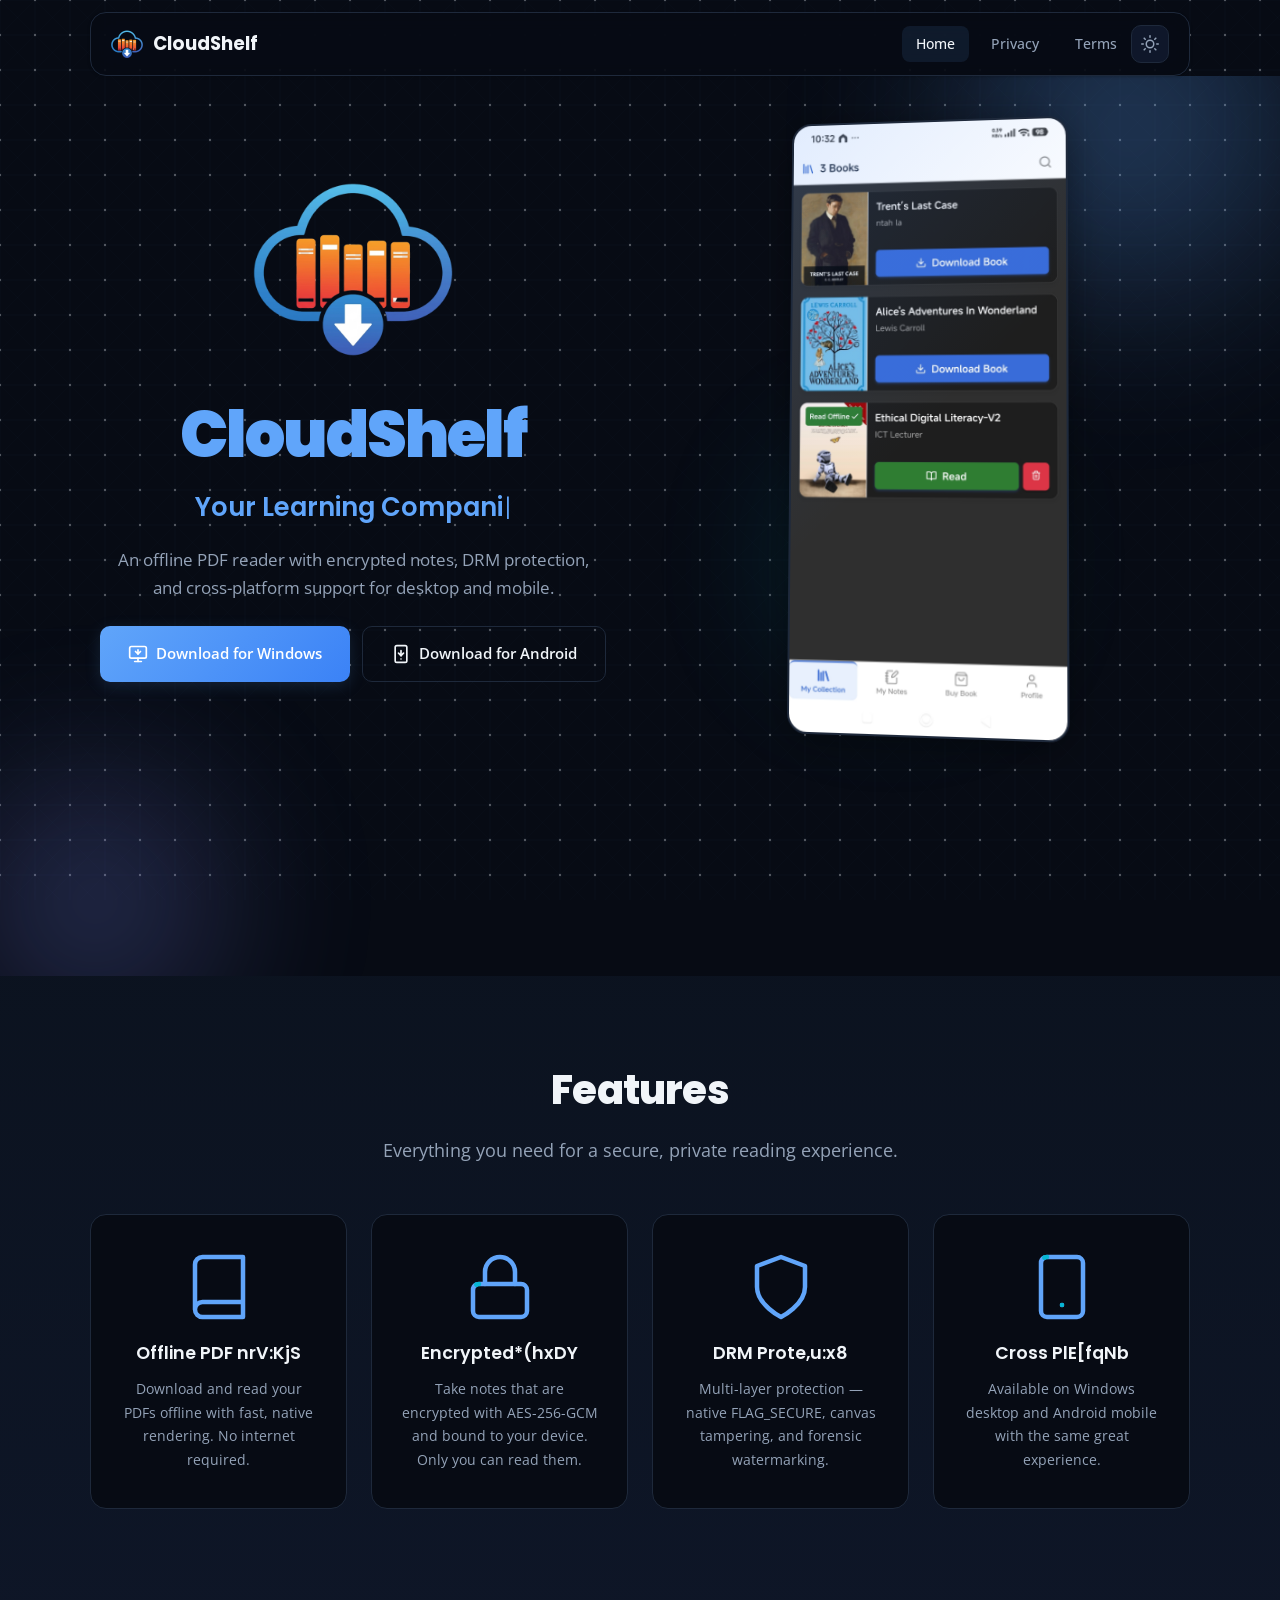
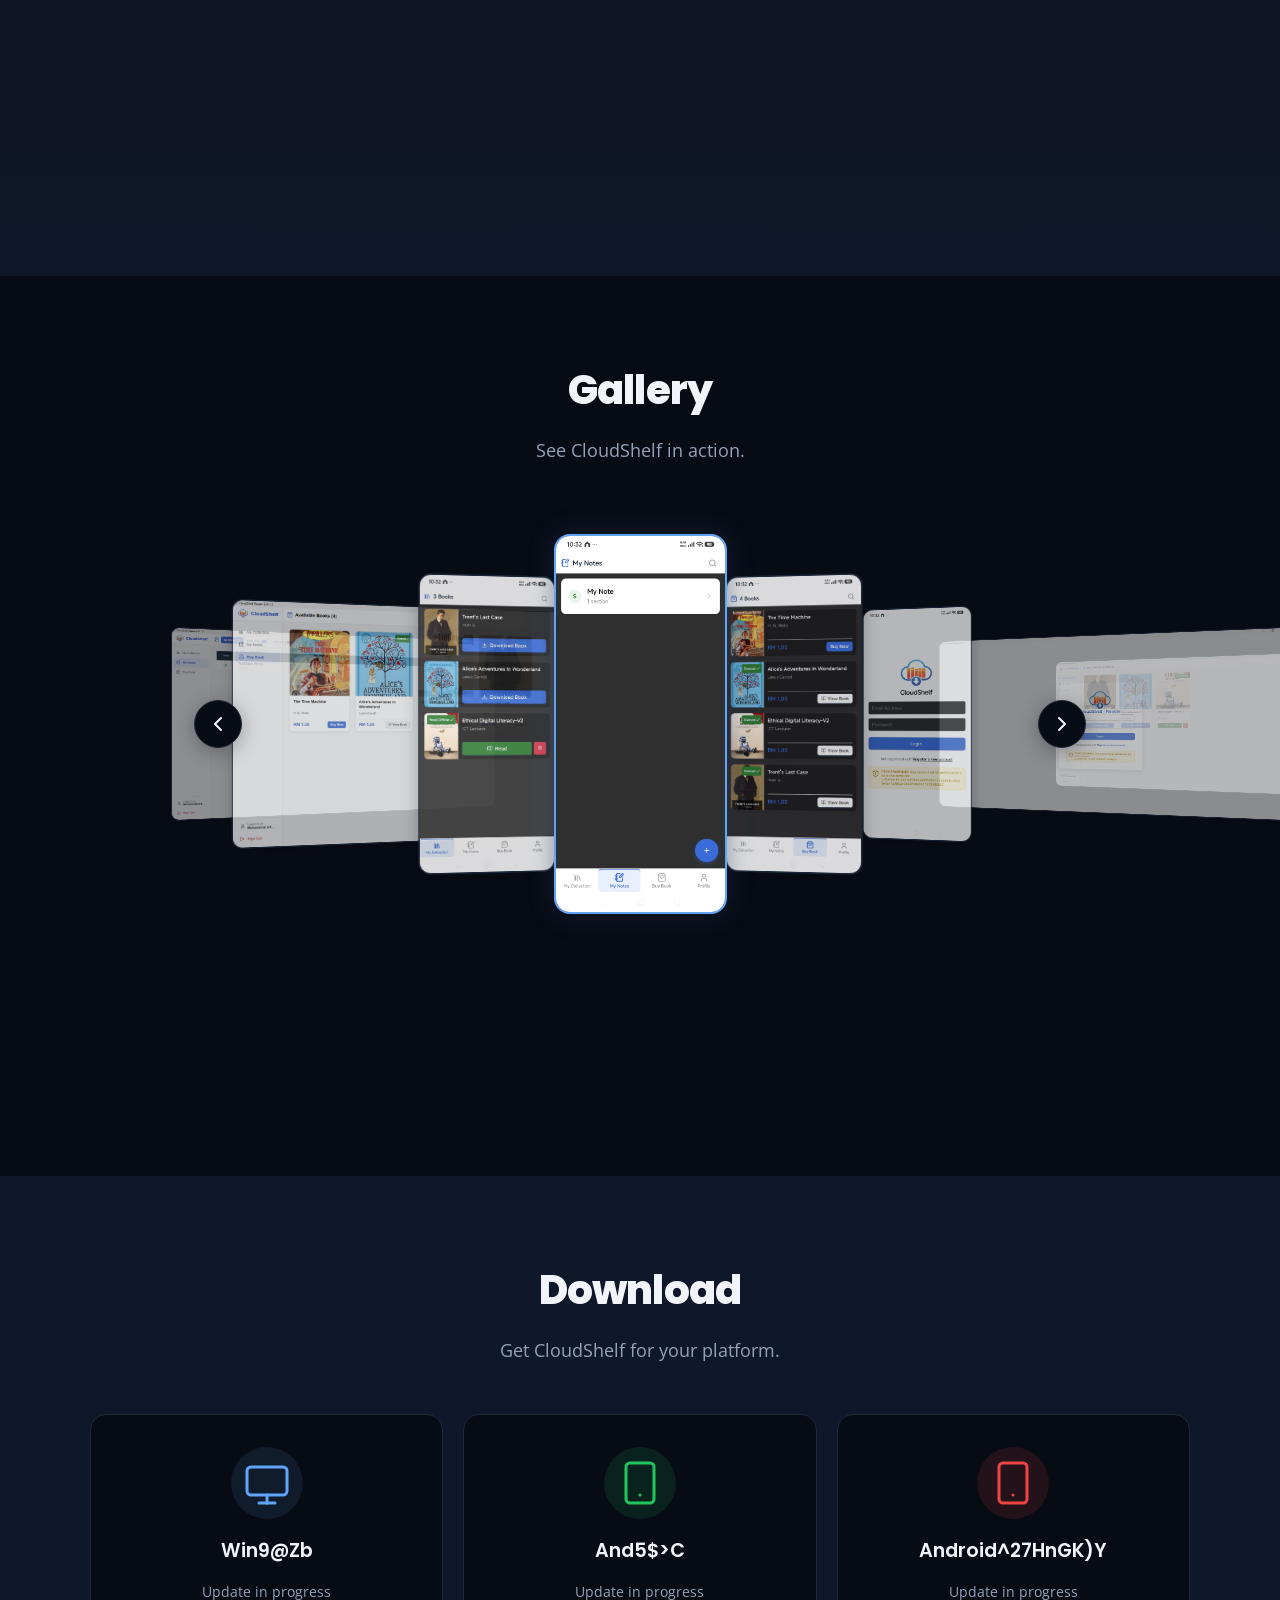
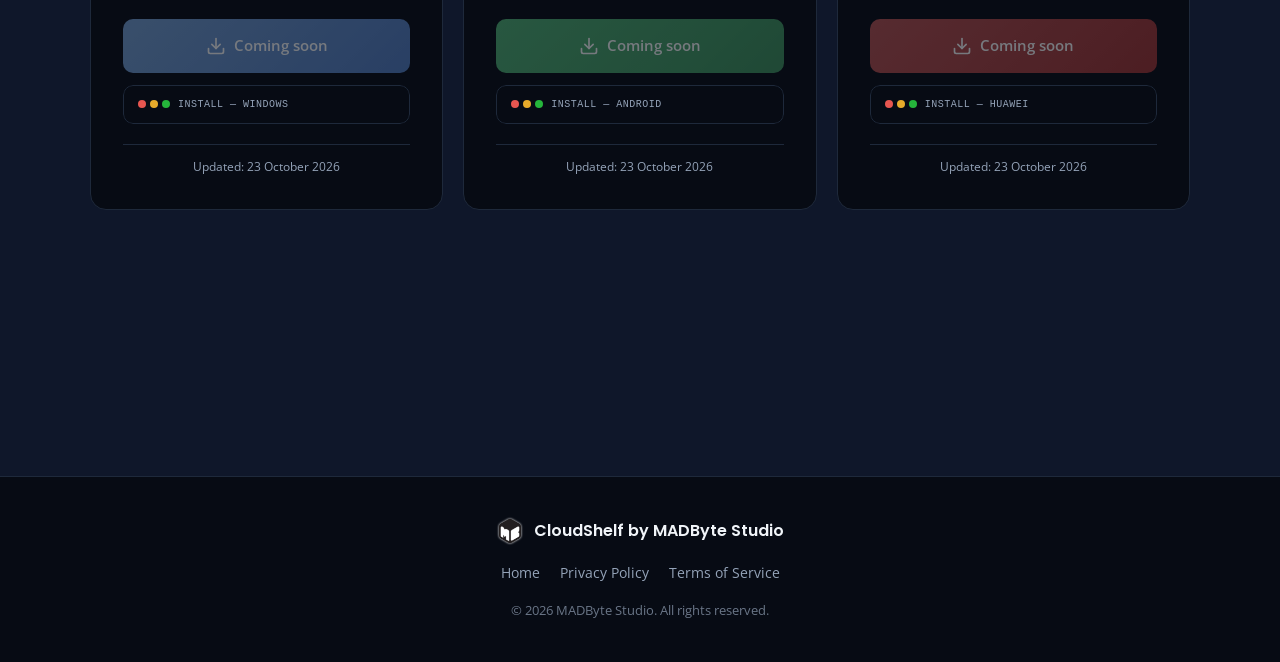
==== commit f158cef7: "hub: disable Windows download again (v0.4.0 on hold)" ====
--- a/index.html
+++ b/index.html
@@ -155,10 +155,10 @@
           <svg width="48" height="48" viewBox="0 0 24 24" fill="none" stroke="var(--primary)" stroke-width="1.5" stroke-linecap="round" stroke-linejoin="round"><rect x="2" y="4" width="20" height="14" rx="2" ry="2"/><line x1="8" y1="22" x2="16" y2="22"/><line x1="12" y1="18" x2="12" y2="22"/></svg>
         </div>
         <h3 class="scramble-text" data-text="Windows">Windows</h3>
-        <p>v0.4.0 — 64-bit</p>
-        <a href="apps/CloudShelf_0.4.0_x64_en-US.msi" class="btn btn-primary" download>
+        <p>Update in progress</p>
+        <a class="btn btn-primary btn-disabled" aria-disabled="true">
           <svg width="20" height="20" viewBox="0 0 24 24" fill="none" stroke="currentColor" stroke-width="2" stroke-linecap="round" stroke-linejoin="round"><path d="M21 15v4a2 2 0 0 1-2 2H5a2 2 0 0 1-2-2v-4"/><polyline points="7 10 12 15 17 10"/><line x1="12" y1="15" x2="12" y2="3"/></svg>
-          Download .msi
+          Coming soon
         </a>
         <details class="install-terminal">
           <summary class="terminal-bar">
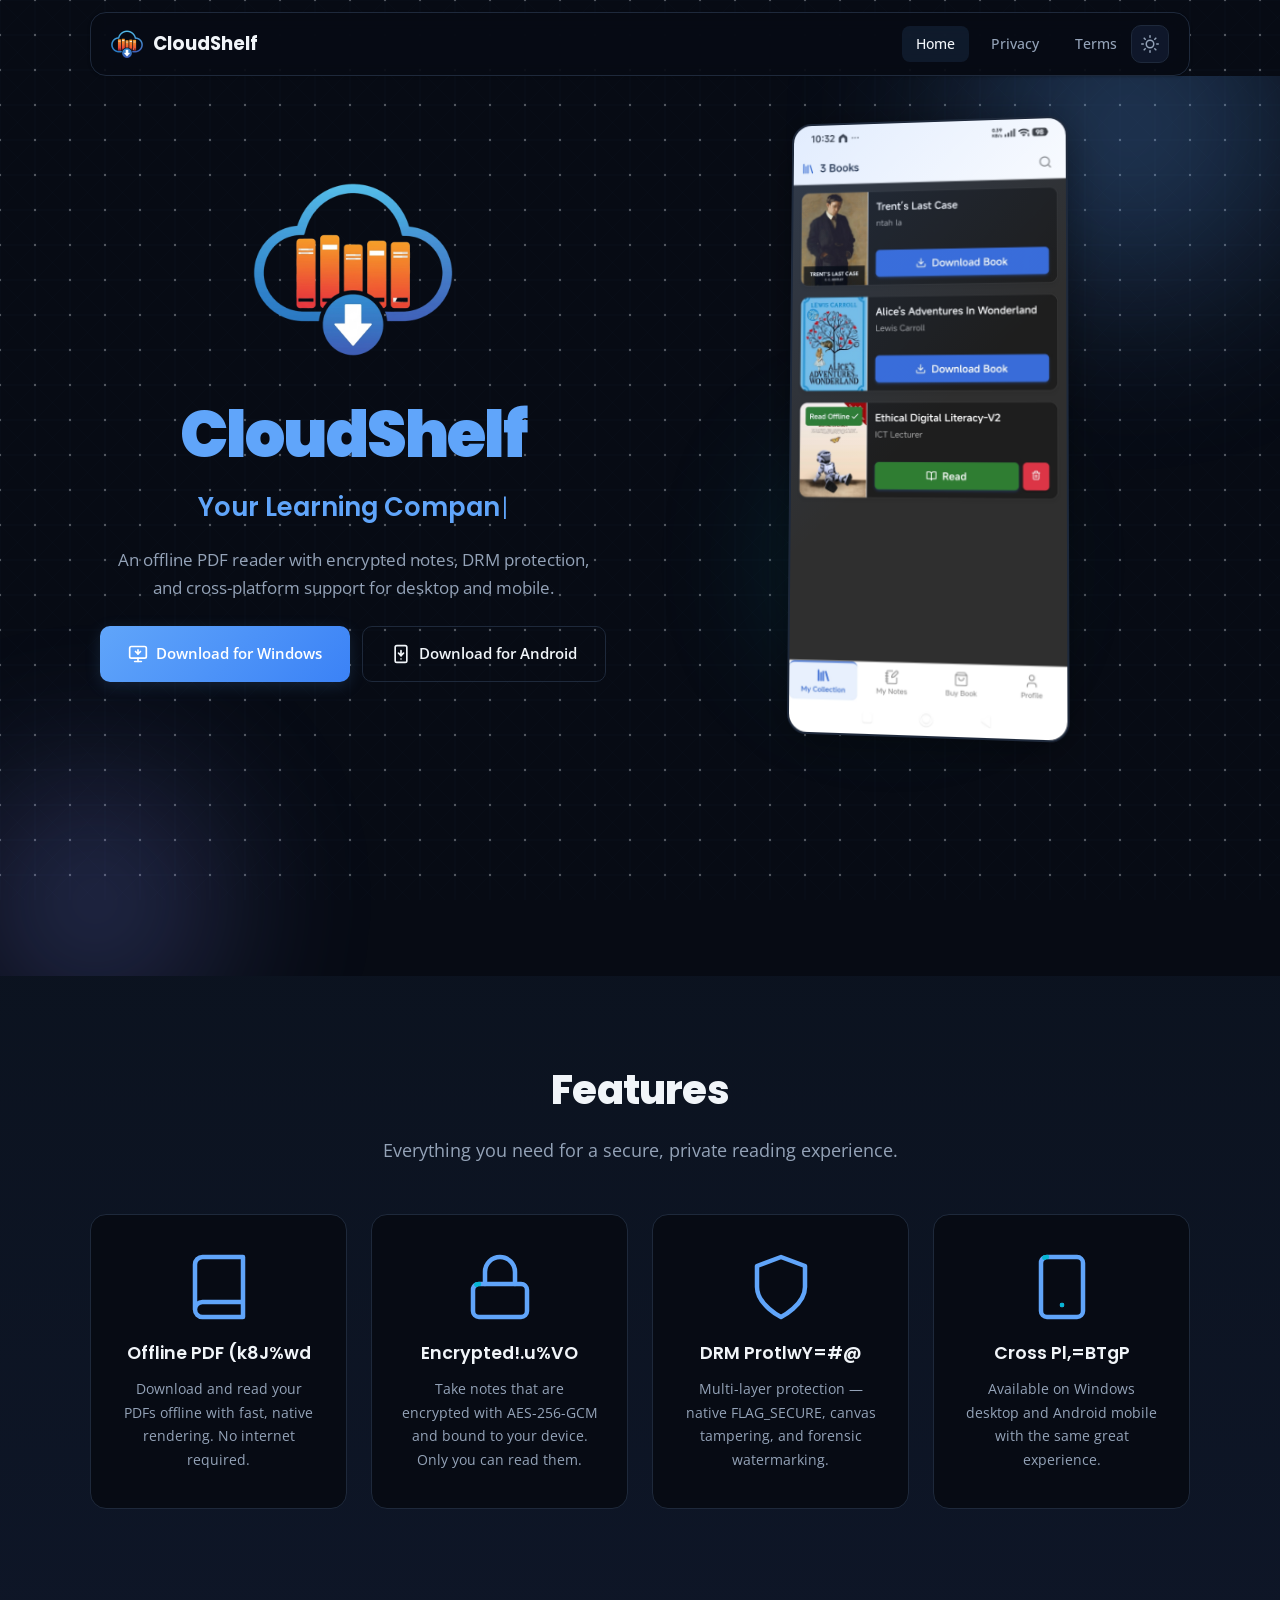
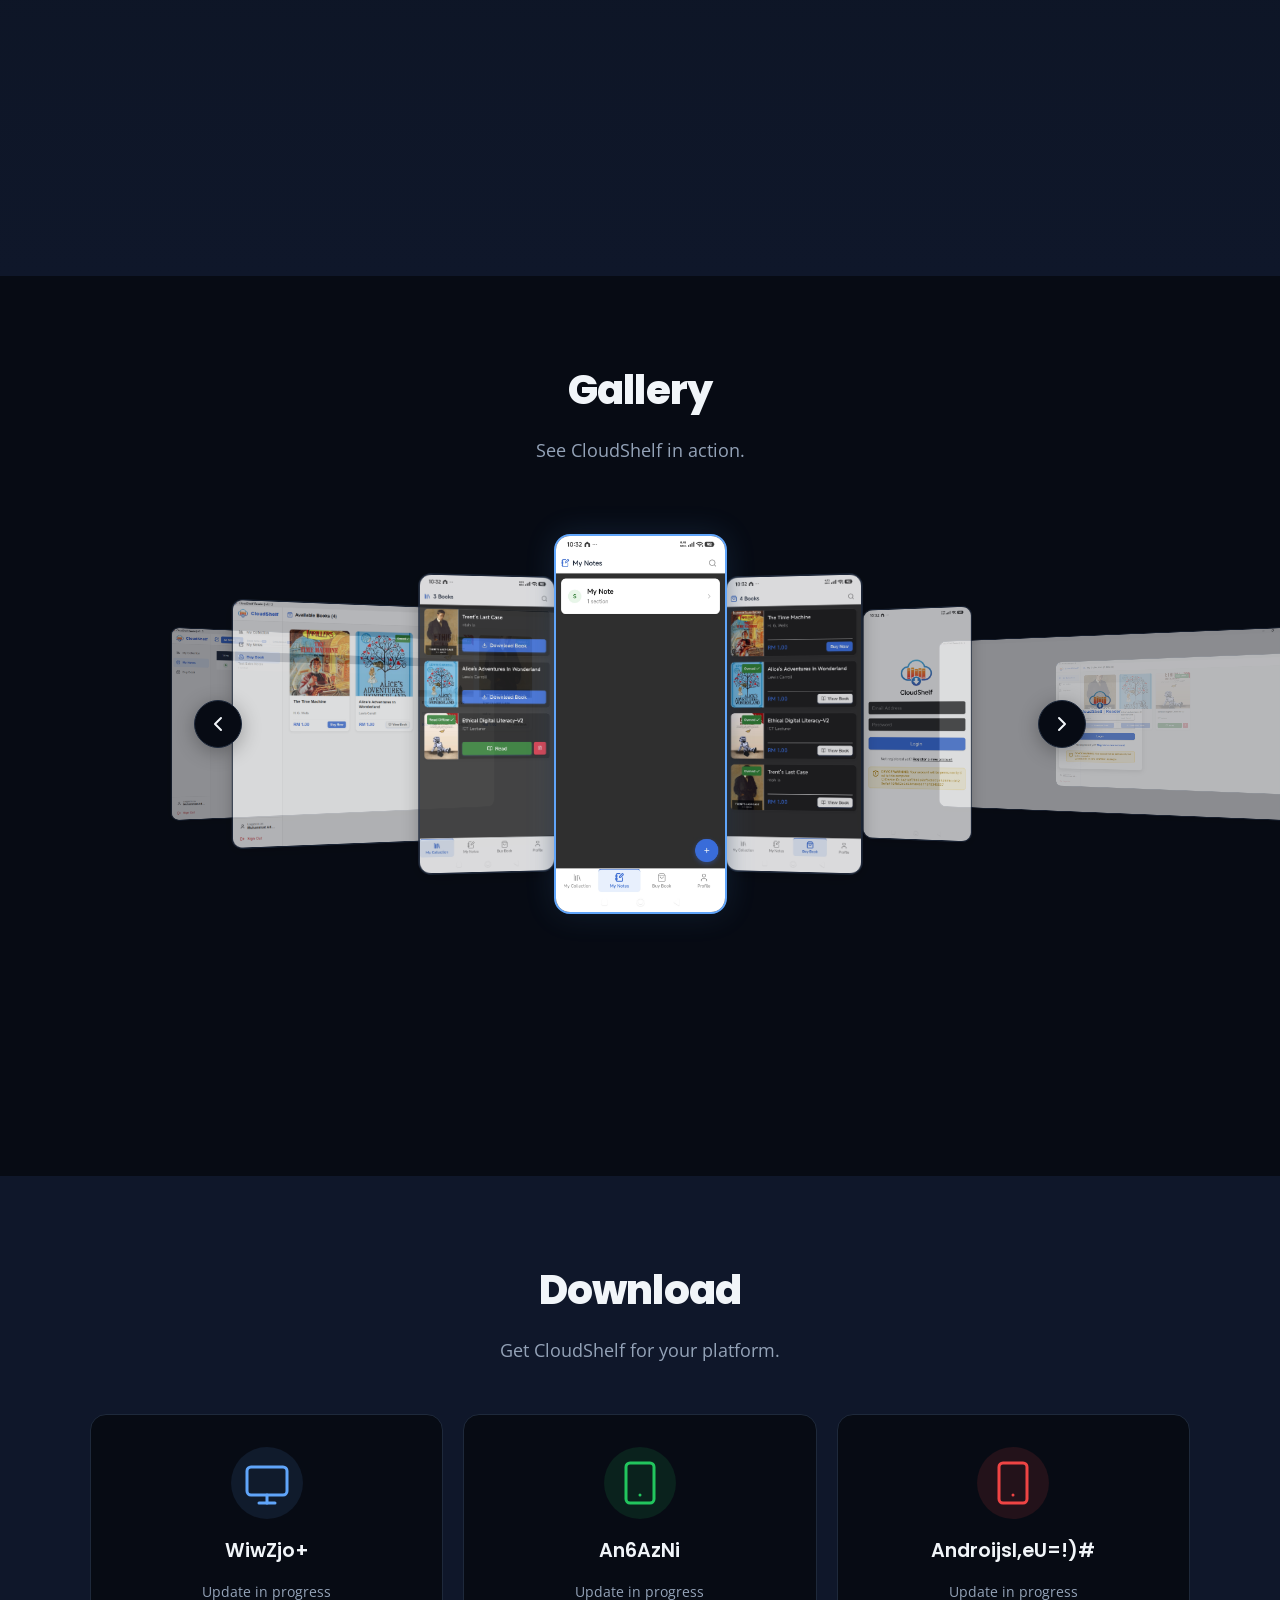
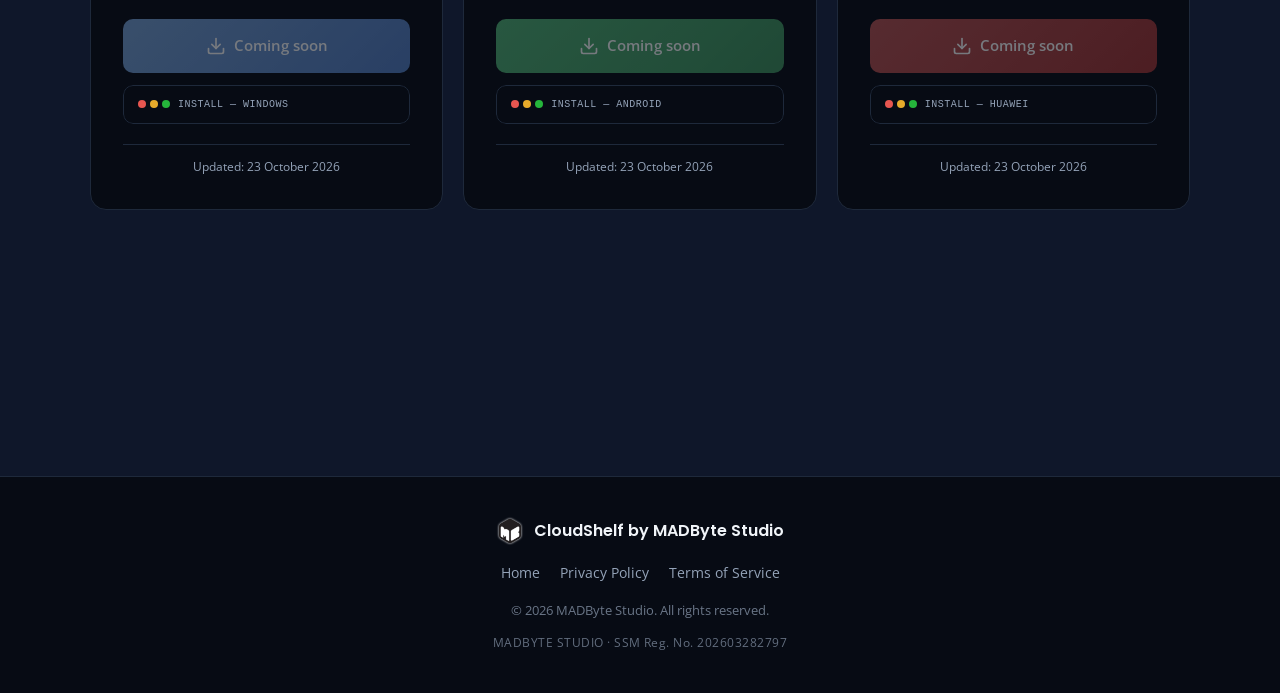
==== commit ea71146c: "legal: show MADBYTE STUDIO + SSM 202603282797 in footer and terms" ====
--- a/index.html
+++ b/index.html
@@ -355,6 +355,7 @@
       <a href="terms.html">Terms of Service</a>
     </div>
     <p class="footer-copy">&copy; 2026 MADByte Studio. All rights reserved.</p>
+    <p class="footer-company">MADBYTE STUDIO &middot; SSM Reg. No. 202603282797</p>
   </div>
 </footer>
 
--- a/style.css
+++ b/style.css
@@ -1007,6 +1007,14 @@
   opacity: 0.7;
 }
 
+.footer-company {
+  color: var(--text-muted);
+  font-size: 0.78rem;
+  letter-spacing: 0.04em;
+  opacity: 0.65;
+  margin-top: -6px;
+}
+
 /* ---------- Legal Pages ---------- */
 .legal {
   max-width: 720px;
--- a/style.css
+++ b/style.css
@@ -1007,6 +1007,14 @@
   opacity: 0.7;
 }
 
+.footer-company {
+  color: var(--text-muted);
+  font-size: 0.78rem;
+  letter-spacing: 0.04em;
+  opacity: 0.65;
+  margin-top: -6px;
+}
+
 /* ---------- Legal Pages ---------- */
 .legal {
   max-width: 720px;
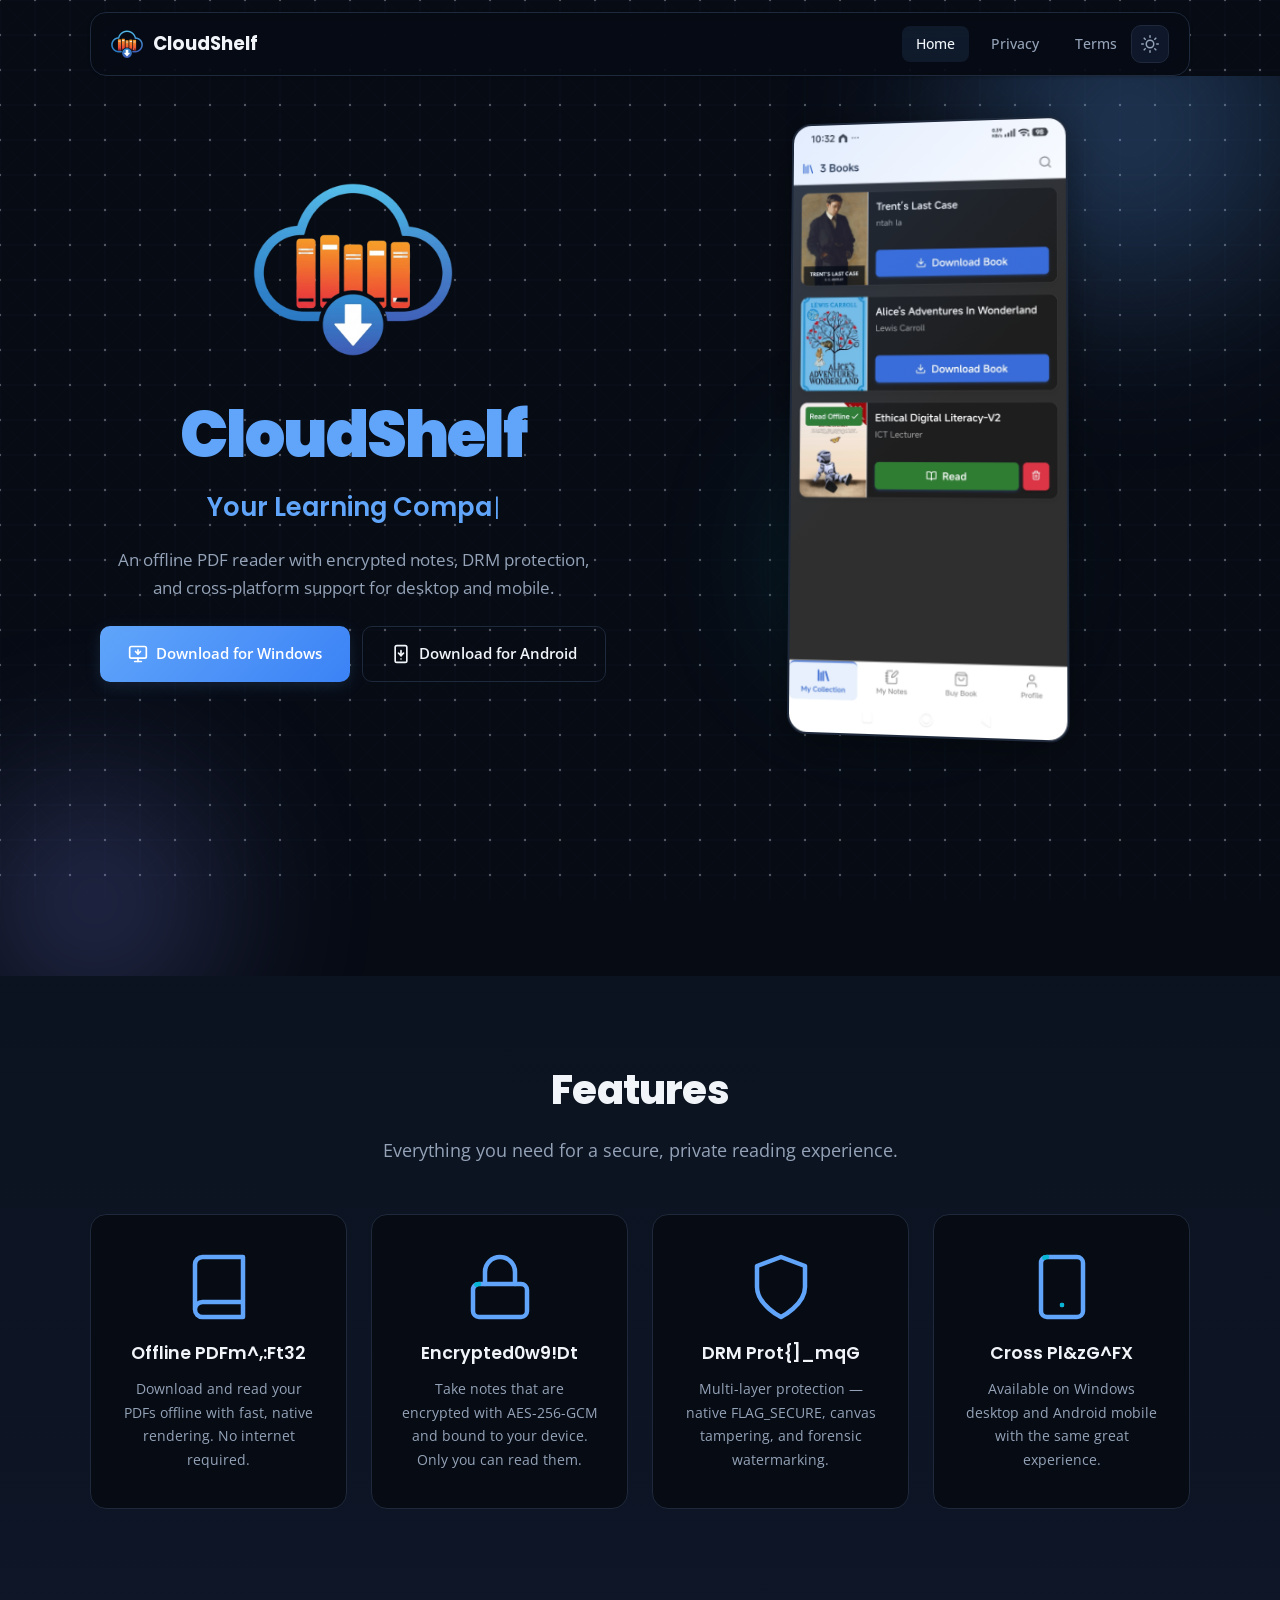
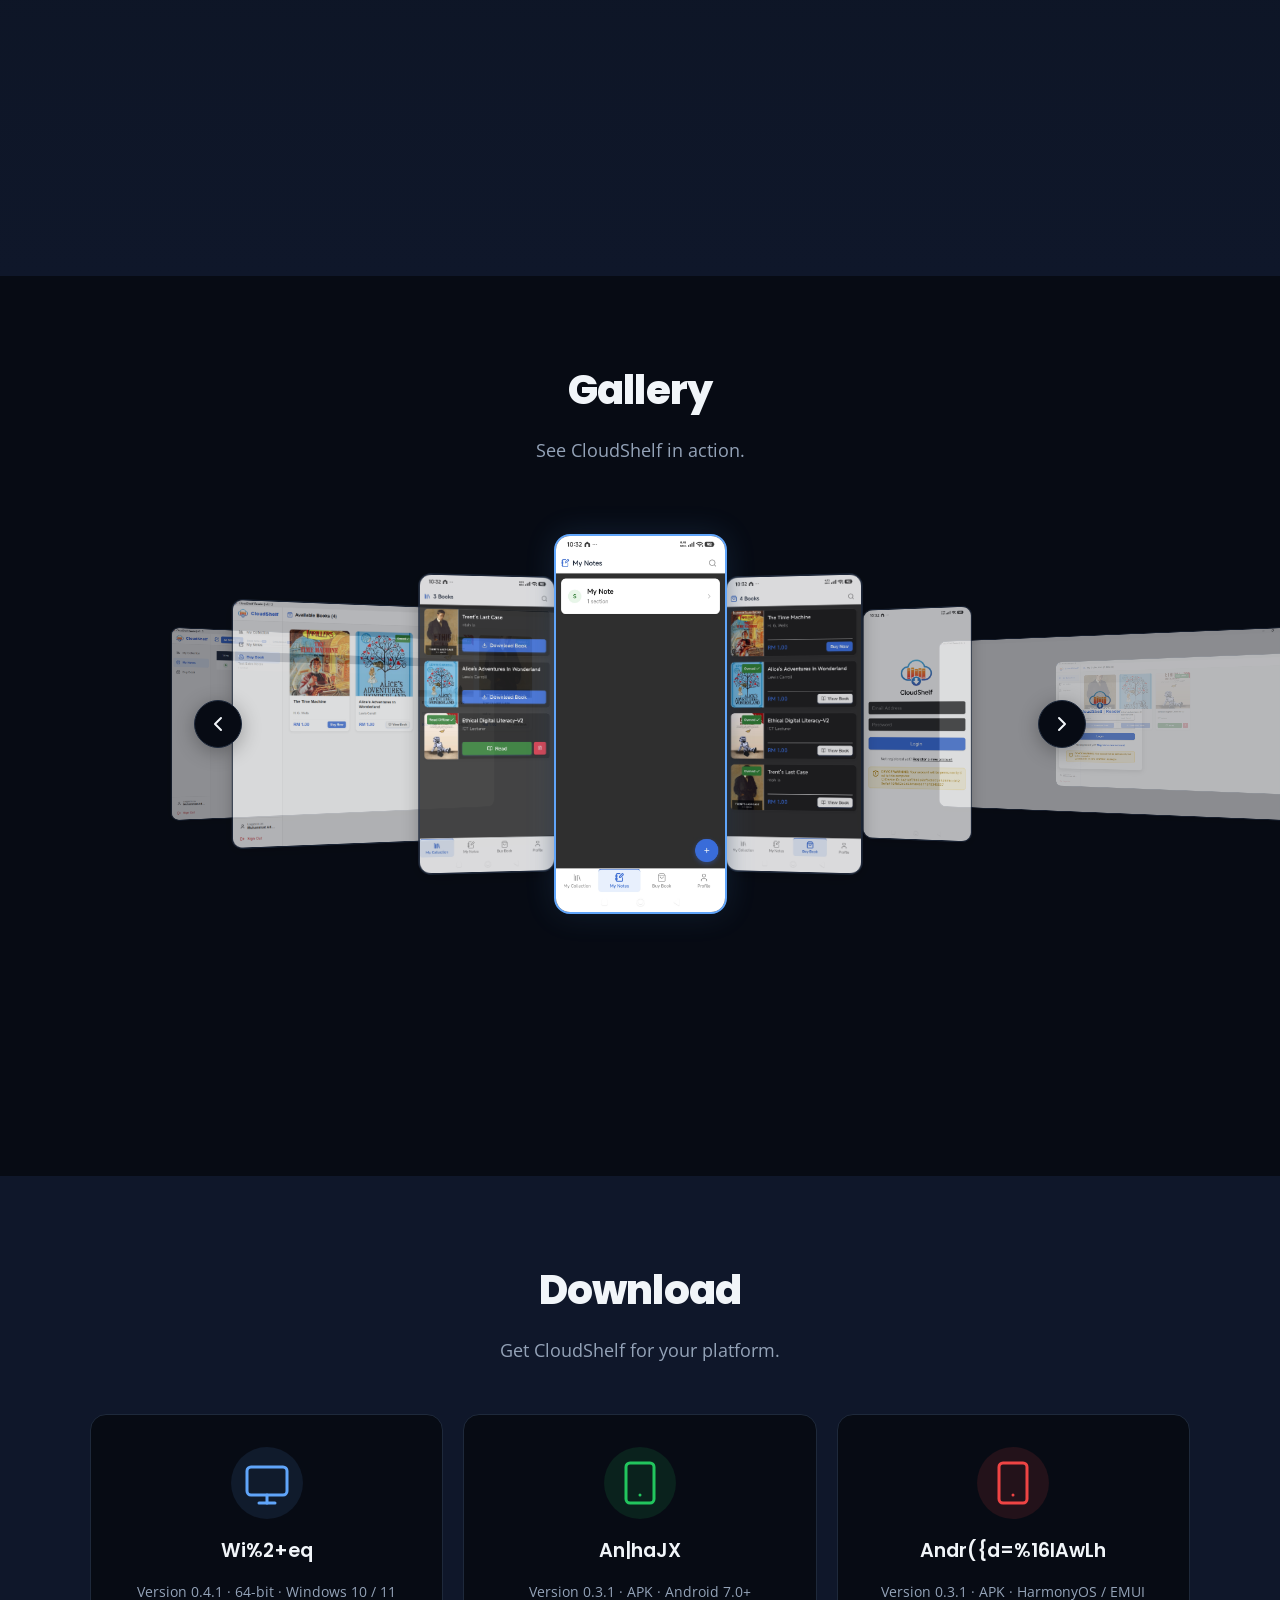
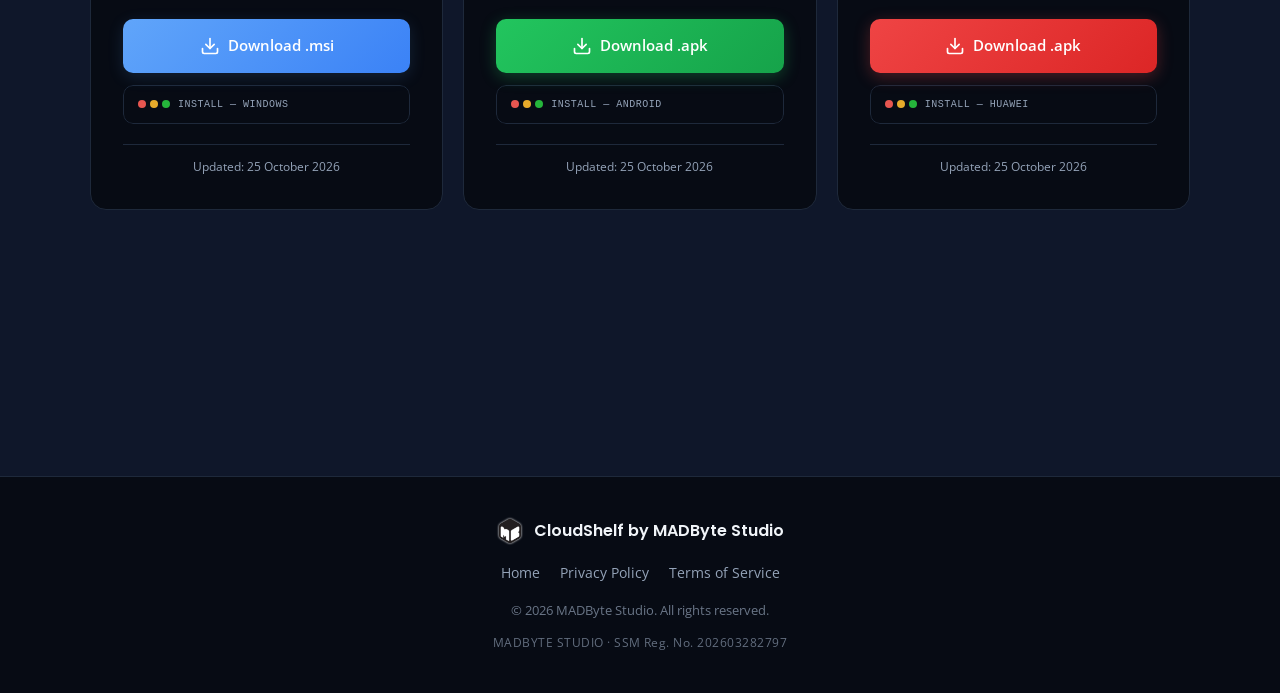
==== commit d4507810: "release v0.4.1: 6-month subscription model + refund & delivery policy Downloads - Windows 0.4.1, And" ====
--- a/index.html
+++ b/index.html
@@ -155,10 +155,10 @@
           <svg width="48" height="48" viewBox="0 0 24 24" fill="none" stroke="var(--primary)" stroke-width="1.5" stroke-linecap="round" stroke-linejoin="round"><rect x="2" y="4" width="20" height="14" rx="2" ry="2"/><line x1="8" y1="22" x2="16" y2="22"/><line x1="12" y1="18" x2="12" y2="22"/></svg>
         </div>
         <h3 class="scramble-text" data-text="Windows">Windows</h3>
-        <p>Update in progress</p>
-        <a class="btn btn-primary btn-disabled" aria-disabled="true">
+        <p>Version 0.4.1 &middot; 64-bit &middot; Windows 10 / 11</p>
+        <a href="apps/CloudShelf_0.4.1_x64_en-US.msi" class="btn btn-primary" download>
           <svg width="20" height="20" viewBox="0 0 24 24" fill="none" stroke="currentColor" stroke-width="2" stroke-linecap="round" stroke-linejoin="round"><path d="M21 15v4a2 2 0 0 1-2 2H5a2 2 0 0 1-2-2v-4"/><polyline points="7 10 12 15 17 10"/><line x1="12" y1="15" x2="12" y2="3"/></svg>
-          Coming soon
+          Download .msi
         </a>
         <details class="install-terminal">
           <summary class="terminal-bar">
@@ -209,17 +209,17 @@
             </div>
           </div>
         </details>
-        <div class="update-footer">Updated: 23 October 2026</div>
+        <div class="update-footer">Updated: 25 October 2026</div>
       </div>
       <div class="download-card card-green">
         <div class="platform-icon">
           <svg width="48" height="48" viewBox="0 0 24 24" fill="none" stroke="#22c55e" stroke-width="1.5" stroke-linecap="round" stroke-linejoin="round"><rect x="5" y="2" width="14" height="20" rx="2" ry="2"/><line x1="12" y1="18" x2="12" y2="18"/></svg>
         </div>
         <h3 class="scramble-text" data-text="Android">Android</h3>
-        <p>Update in progress</p>
-        <a class="btn btn-green btn-disabled" aria-disabled="true">
+        <p>Version 0.3.1 &middot; APK &middot; Android 7.0+</p>
+        <a href="apps/CloudShelf-v0.3.1.apk" class="btn btn-green" download>
           <svg width="20" height="20" viewBox="0 0 24 24" fill="none" stroke="currentColor" stroke-width="2" stroke-linecap="round" stroke-linejoin="round"><path d="M21 15v4a2 2 0 0 1-2 2H5a2 2 0 0 1-2-2v-4"/><polyline points="7 10 12 15 17 10"/><line x1="12" y1="15" x2="12" y2="3"/></svg>
-          Coming soon
+          Download .apk
         </a>
         <details class="install-terminal">
           <summary class="terminal-bar">
@@ -273,17 +273,17 @@
         <div class="qr-section is-hidden">
           <p>Scan with your phone to download</p>
         </div>
-        <div class="update-footer">Updated: 23 October 2026</div>
+        <div class="update-footer">Updated: 25 October 2026</div>
       </div>
       <div class="download-card card-red">
         <div class="platform-icon">
           <svg width="48" height="48" viewBox="0 0 24 24" fill="none" stroke="#ef4444" stroke-width="1.5" stroke-linecap="round" stroke-linejoin="round"><rect x="5" y="2" width="14" height="20" rx="2" ry="2"/><line x1="12" y1="18" x2="12" y2="18"/></svg>
         </div>
         <h3 class="scramble-text" data-text="Android (Huawei)">Android (Huawei)</h3>
-        <p>Update in progress</p>
-        <a class="btn btn-red btn-disabled" aria-disabled="true">
+        <p>Version 0.3.1 &middot; APK &middot; HarmonyOS / EMUI</p>
+        <a href="apps/CloudShelf-v0.3.1-huawei.apk" class="btn btn-red" download>
           <svg width="20" height="20" viewBox="0 0 24 24" fill="none" stroke="currentColor" stroke-width="2" stroke-linecap="round" stroke-linejoin="round"><path d="M21 15v4a2 2 0 0 1-2 2H5a2 2 0 0 1-2-2v-4"/><polyline points="7 10 12 15 17 10"/><line x1="12" y1="15" x2="12" y2="3"/></svg>
-          Coming soon
+          Download .apk
         </a>
         <details class="install-terminal">
           <summary class="terminal-bar">
@@ -337,7 +337,7 @@
         <div class="qr-section is-hidden">
           <p>For Huawei devices or if standard APK fails to render PDFs</p>
         </div>
-        <div class="update-footer">Updated: 23 October 2026</div>
+        <div class="update-footer">Updated: 25 October 2026</div>
       </div>
     </div>
   </div>
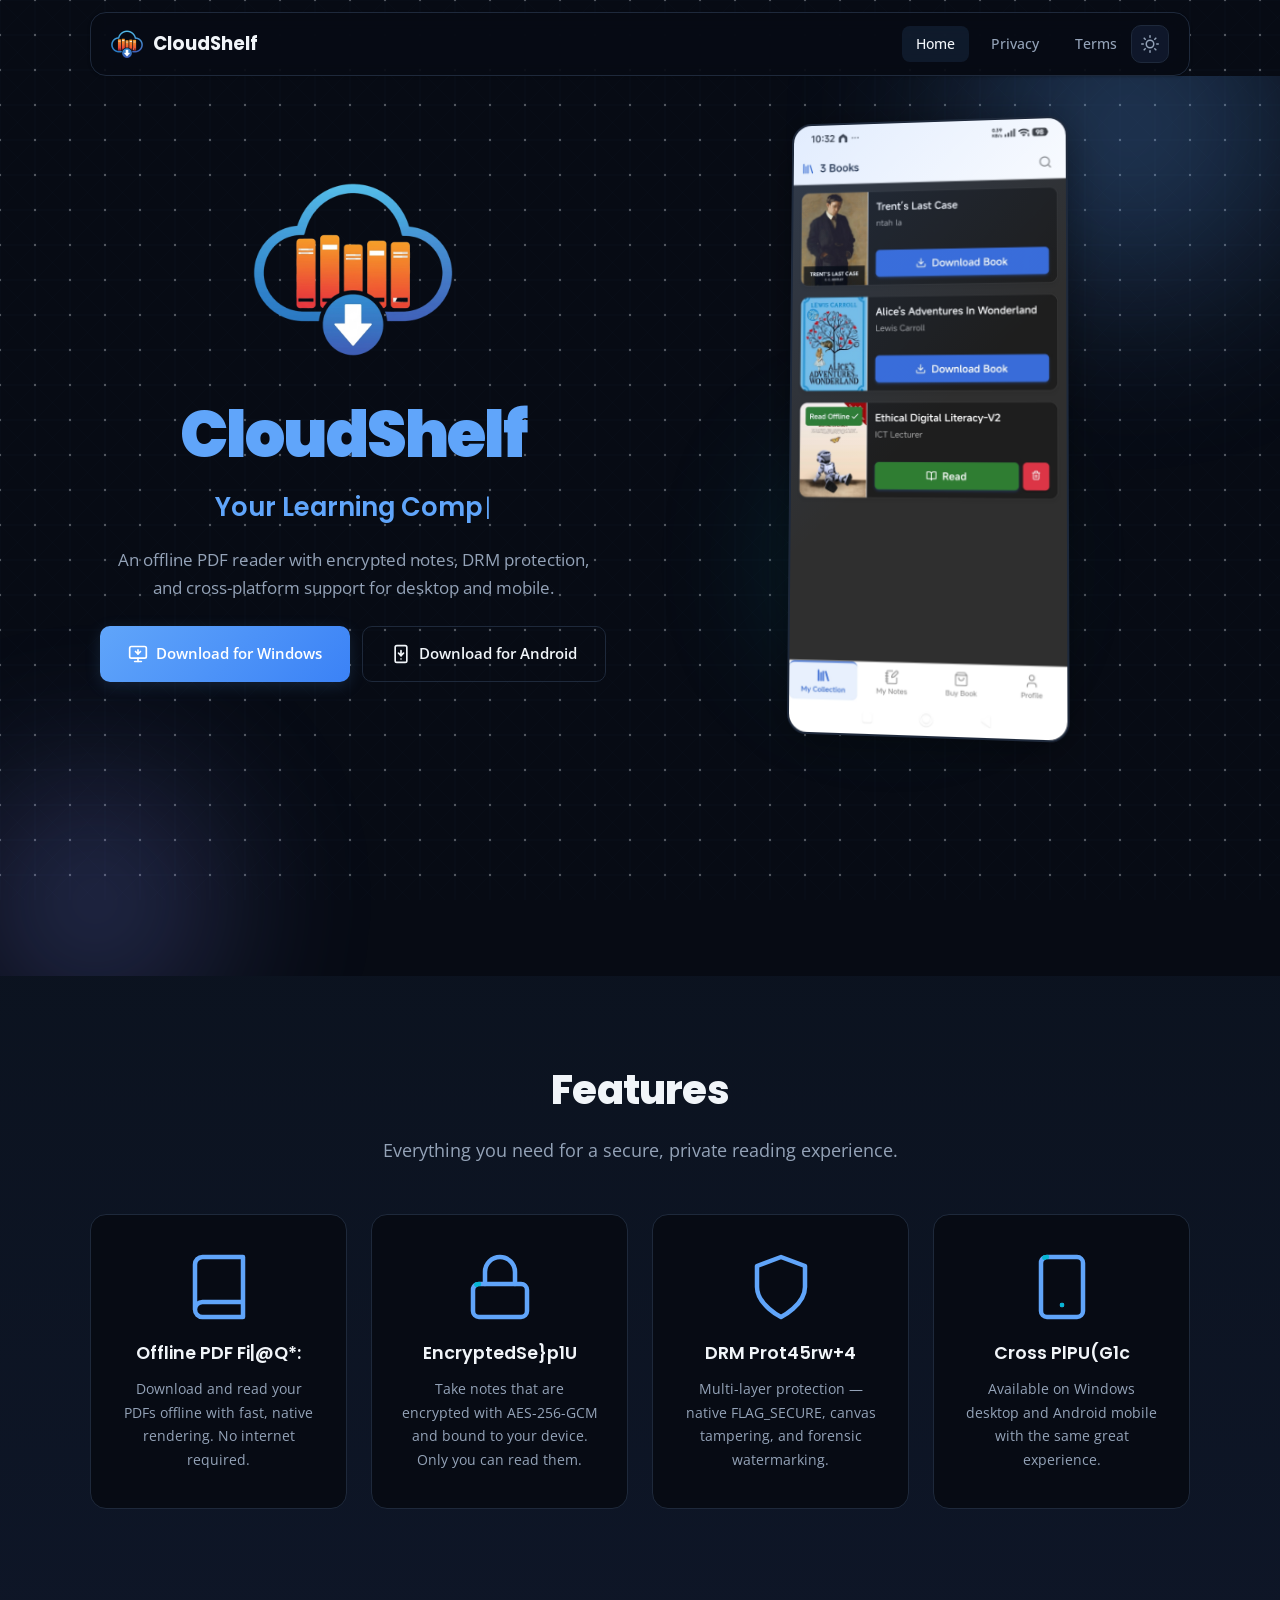
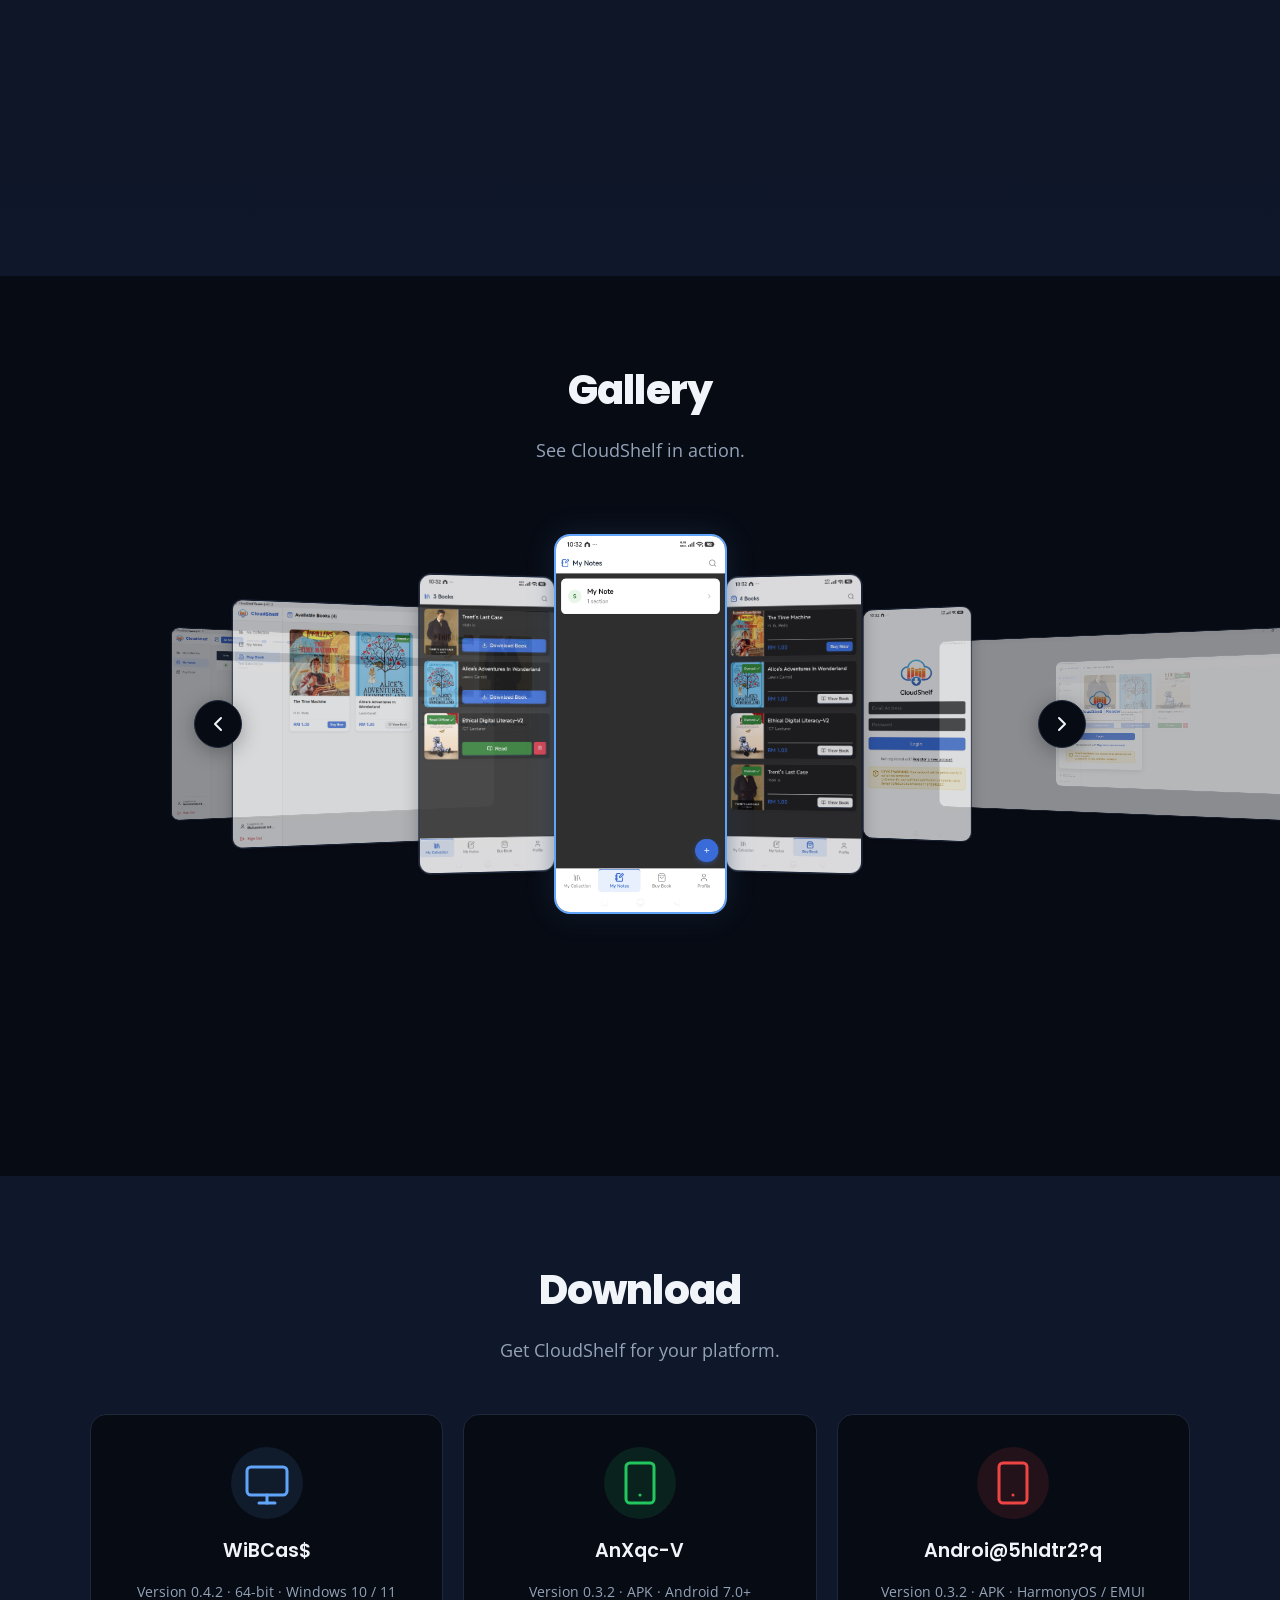
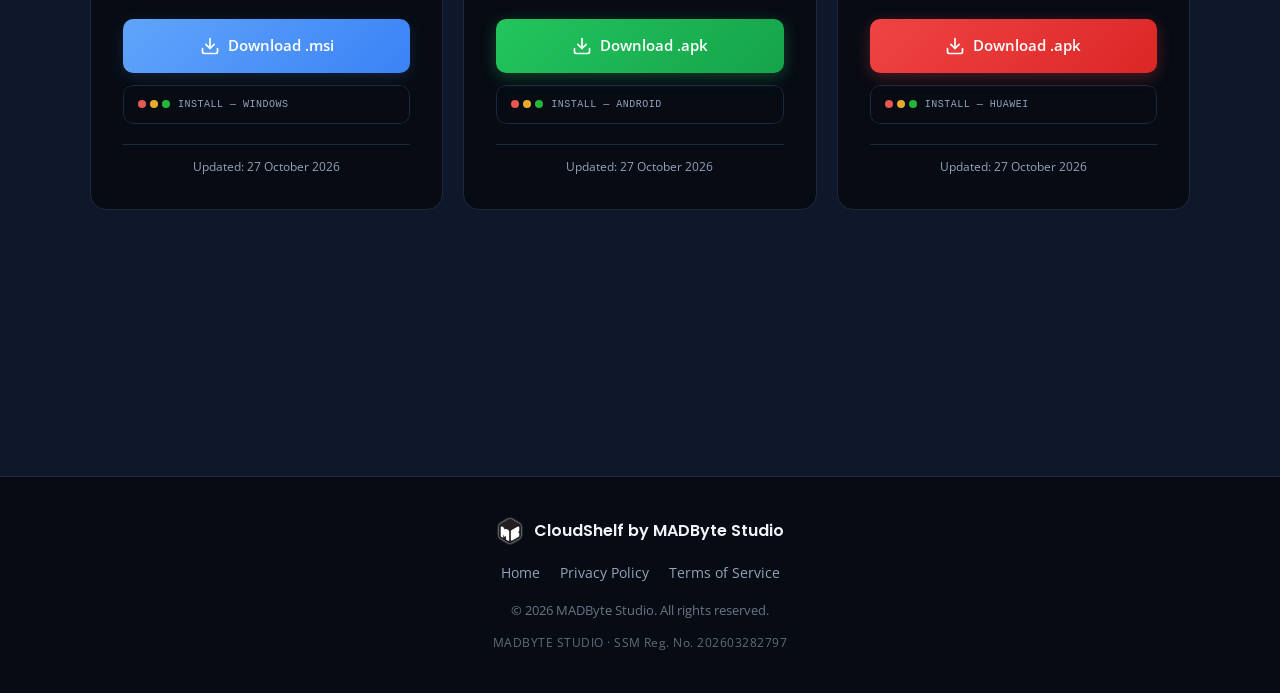
==== commit a35aa169: "Release 0.4.2 (Windows) / 0.3.2 (Android) - bump download cards to 0.4.2 MSI and 0.3.2 APKs (standar" ====
--- a/index.html
+++ b/index.html
@@ -155,8 +155,8 @@
           <svg width="48" height="48" viewBox="0 0 24 24" fill="none" stroke="var(--primary)" stroke-width="1.5" stroke-linecap="round" stroke-linejoin="round"><rect x="2" y="4" width="20" height="14" rx="2" ry="2"/><line x1="8" y1="22" x2="16" y2="22"/><line x1="12" y1="18" x2="12" y2="22"/></svg>
         </div>
         <h3 class="scramble-text" data-text="Windows">Windows</h3>
-        <p>Version 0.4.1 &middot; 64-bit &middot; Windows 10 / 11</p>
-        <a href="apps/CloudShelf_0.4.1_x64_en-US.msi" class="btn btn-primary" download>
+        <p>Version 0.4.2 &middot; 64-bit &middot; Windows 10 / 11</p>
+        <a href="apps/CloudShelf_0.4.2_x64_en-US.msi" class="btn btn-primary" download>
           <svg width="20" height="20" viewBox="0 0 24 24" fill="none" stroke="currentColor" stroke-width="2" stroke-linecap="round" stroke-linejoin="round"><path d="M21 15v4a2 2 0 0 1-2 2H5a2 2 0 0 1-2-2v-4"/><polyline points="7 10 12 15 17 10"/><line x1="12" y1="15" x2="12" y2="3"/></svg>
           Download .msi
         </a>
@@ -209,15 +209,15 @@
             </div>
           </div>
         </details>
-        <div class="update-footer">Updated: 25 October 2026</div>
+        <div class="update-footer">Updated: 27 October 2026</div>
       </div>
       <div class="download-card card-green">
         <div class="platform-icon">
           <svg width="48" height="48" viewBox="0 0 24 24" fill="none" stroke="#22c55e" stroke-width="1.5" stroke-linecap="round" stroke-linejoin="round"><rect x="5" y="2" width="14" height="20" rx="2" ry="2"/><line x1="12" y1="18" x2="12" y2="18"/></svg>
         </div>
         <h3 class="scramble-text" data-text="Android">Android</h3>
-        <p>Version 0.3.1 &middot; APK &middot; Android 7.0+</p>
-        <a href="apps/CloudShelf-v0.3.1.apk" class="btn btn-green" download>
+        <p>Version 0.3.2 &middot; APK &middot; Android 7.0+</p>
+        <a href="apps/CloudShelf-v0.3.2.apk" class="btn btn-green" download>
           <svg width="20" height="20" viewBox="0 0 24 24" fill="none" stroke="currentColor" stroke-width="2" stroke-linecap="round" stroke-linejoin="round"><path d="M21 15v4a2 2 0 0 1-2 2H5a2 2 0 0 1-2-2v-4"/><polyline points="7 10 12 15 17 10"/><line x1="12" y1="15" x2="12" y2="3"/></svg>
           Download .apk
         </a>
@@ -273,15 +273,15 @@
         <div class="qr-section is-hidden">
           <p>Scan with your phone to download</p>
         </div>
-        <div class="update-footer">Updated: 25 October 2026</div>
+        <div class="update-footer">Updated: 27 October 2026</div>
       </div>
       <div class="download-card card-red">
         <div class="platform-icon">
           <svg width="48" height="48" viewBox="0 0 24 24" fill="none" stroke="#ef4444" stroke-width="1.5" stroke-linecap="round" stroke-linejoin="round"><rect x="5" y="2" width="14" height="20" rx="2" ry="2"/><line x1="12" y1="18" x2="12" y2="18"/></svg>
         </div>
         <h3 class="scramble-text" data-text="Android (Huawei)">Android (Huawei)</h3>
-        <p>Version 0.3.1 &middot; APK &middot; HarmonyOS / EMUI</p>
-        <a href="apps/CloudShelf-v0.3.1-huawei.apk" class="btn btn-red" download>
+        <p>Version 0.3.2 &middot; APK &middot; HarmonyOS / EMUI</p>
+        <a href="apps/CloudShelf-v0.3.2-huawei.apk" class="btn btn-red" download>
           <svg width="20" height="20" viewBox="0 0 24 24" fill="none" stroke="currentColor" stroke-width="2" stroke-linecap="round" stroke-linejoin="round"><path d="M21 15v4a2 2 0 0 1-2 2H5a2 2 0 0 1-2-2v-4"/><polyline points="7 10 12 15 17 10"/><line x1="12" y1="15" x2="12" y2="3"/></svg>
           Download .apk
         </a>
@@ -337,7 +337,7 @@
         <div class="qr-section is-hidden">
           <p>For Huawei devices or if standard APK fails to render PDFs</p>
         </div>
-        <div class="update-footer">Updated: 25 October 2026</div>
+        <div class="update-footer">Updated: 27 October 2026</div>
       </div>
     </div>
   </div>
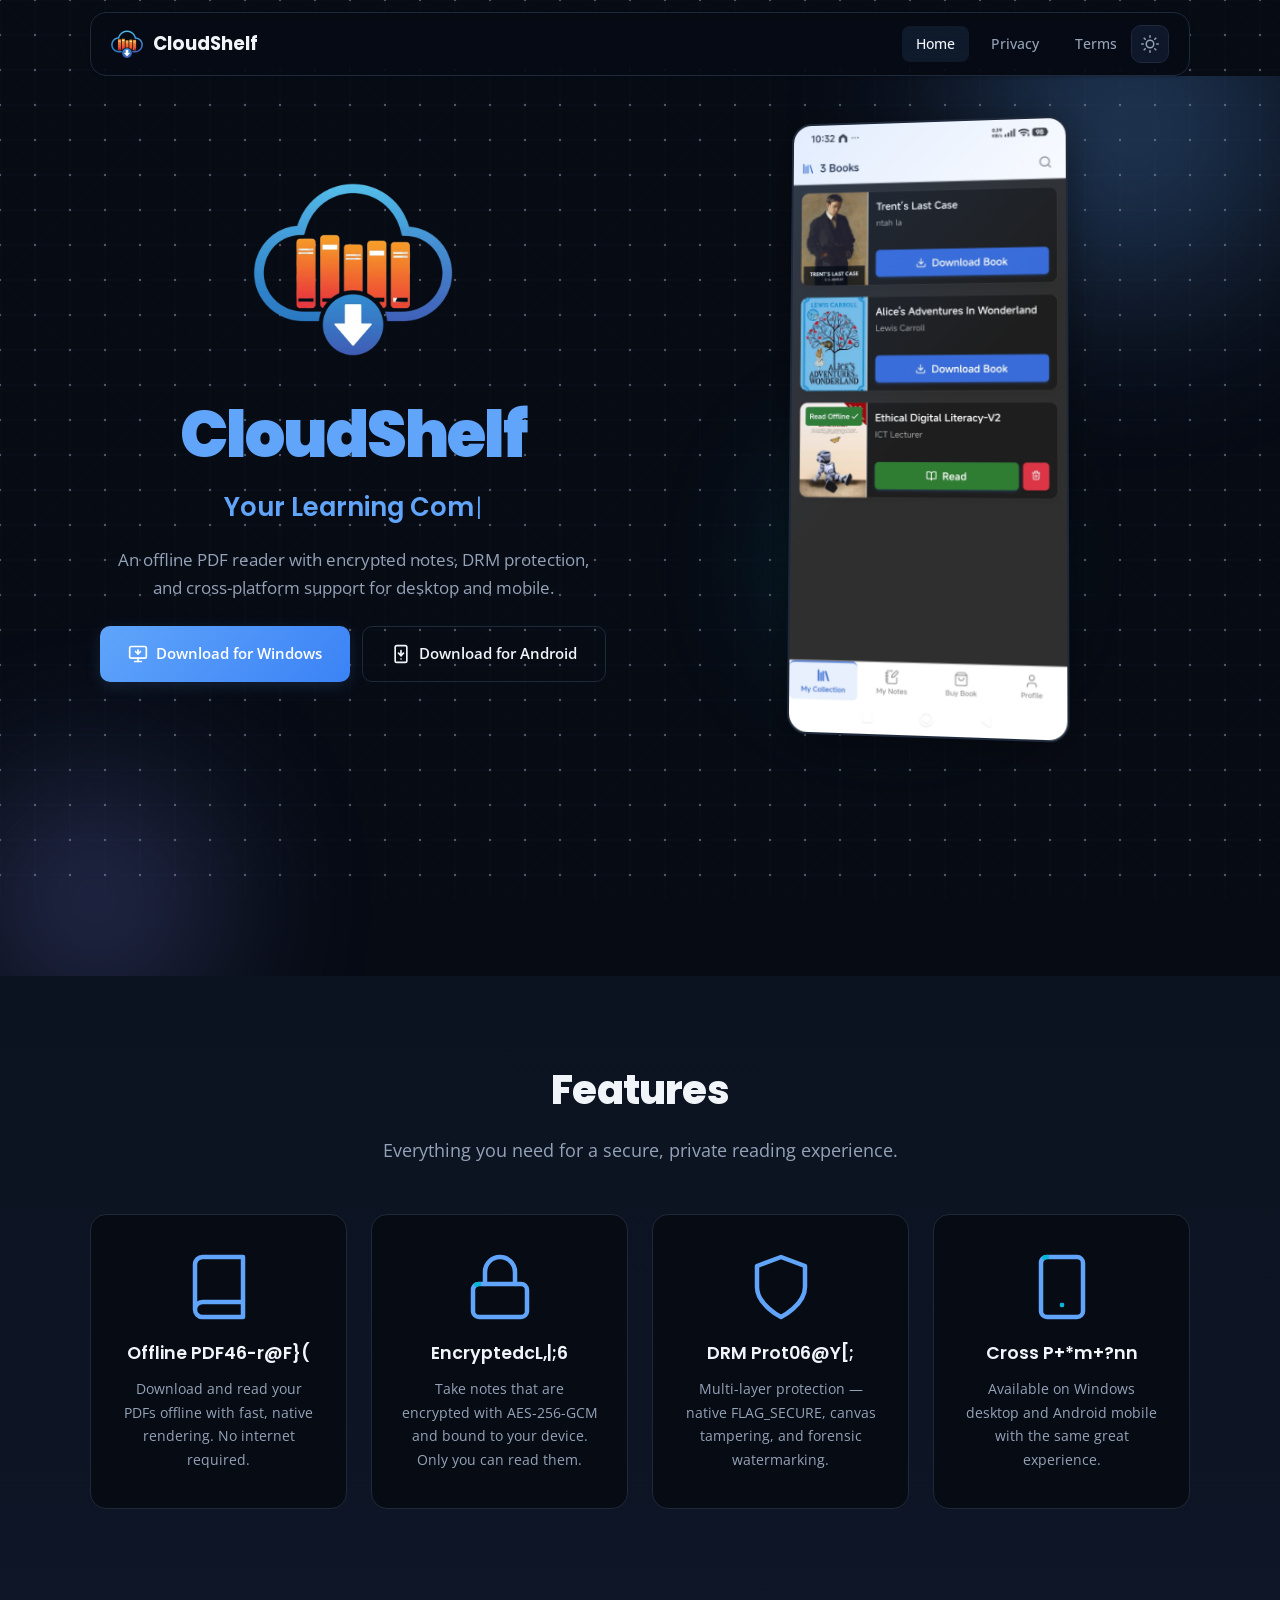
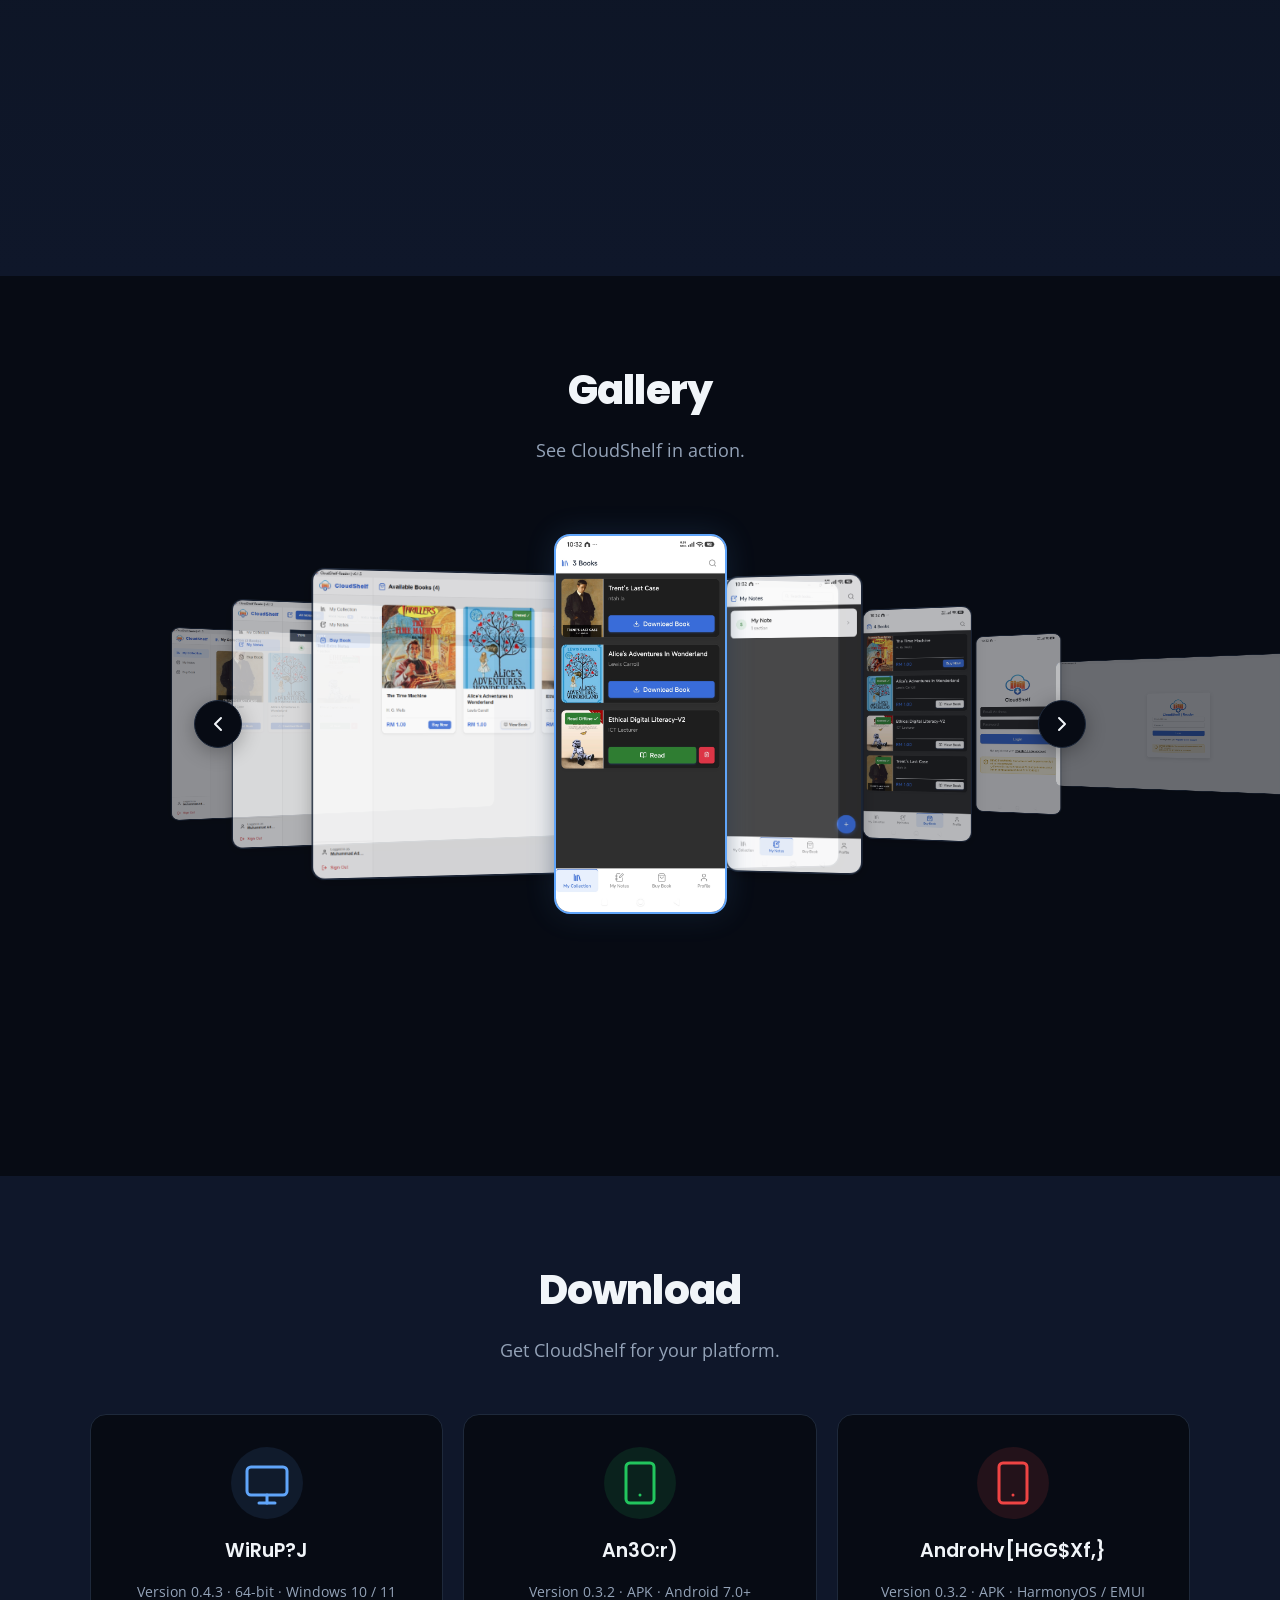
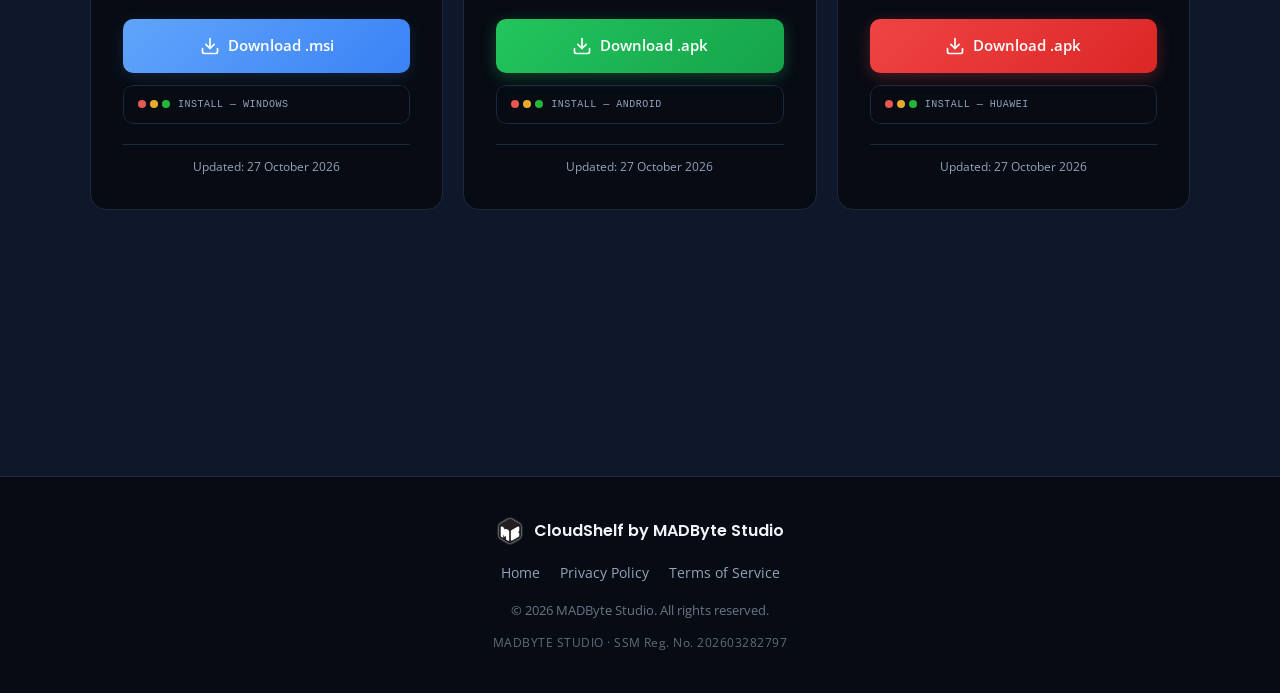
==== commit 176b510a: "Release 0.4.3 (Windows) Fix in-app update failing with "Signature verification failed". Tauri writes" ====
--- a/index.html
+++ b/index.html
@@ -155,8 +155,8 @@
           <svg width="48" height="48" viewBox="0 0 24 24" fill="none" stroke="var(--primary)" stroke-width="1.5" stroke-linecap="round" stroke-linejoin="round"><rect x="2" y="4" width="20" height="14" rx="2" ry="2"/><line x1="8" y1="22" x2="16" y2="22"/><line x1="12" y1="18" x2="12" y2="22"/></svg>
         </div>
         <h3 class="scramble-text" data-text="Windows">Windows</h3>
-        <p>Version 0.4.2 &middot; 64-bit &middot; Windows 10 / 11</p>
-        <a href="apps/CloudShelf_0.4.2_x64_en-US.msi" class="btn btn-primary" download>
+        <p>Version 0.4.3 &middot; 64-bit &middot; Windows 10 / 11</p>
+        <a href="apps/CloudShelf_0.4.3_x64_en-US.msi" class="btn btn-primary" download>
           <svg width="20" height="20" viewBox="0 0 24 24" fill="none" stroke="currentColor" stroke-width="2" stroke-linecap="round" stroke-linejoin="round"><path d="M21 15v4a2 2 0 0 1-2 2H5a2 2 0 0 1-2-2v-4"/><polyline points="7 10 12 15 17 10"/><line x1="12" y1="15" x2="12" y2="3"/></svg>
           Download .msi
         </a>
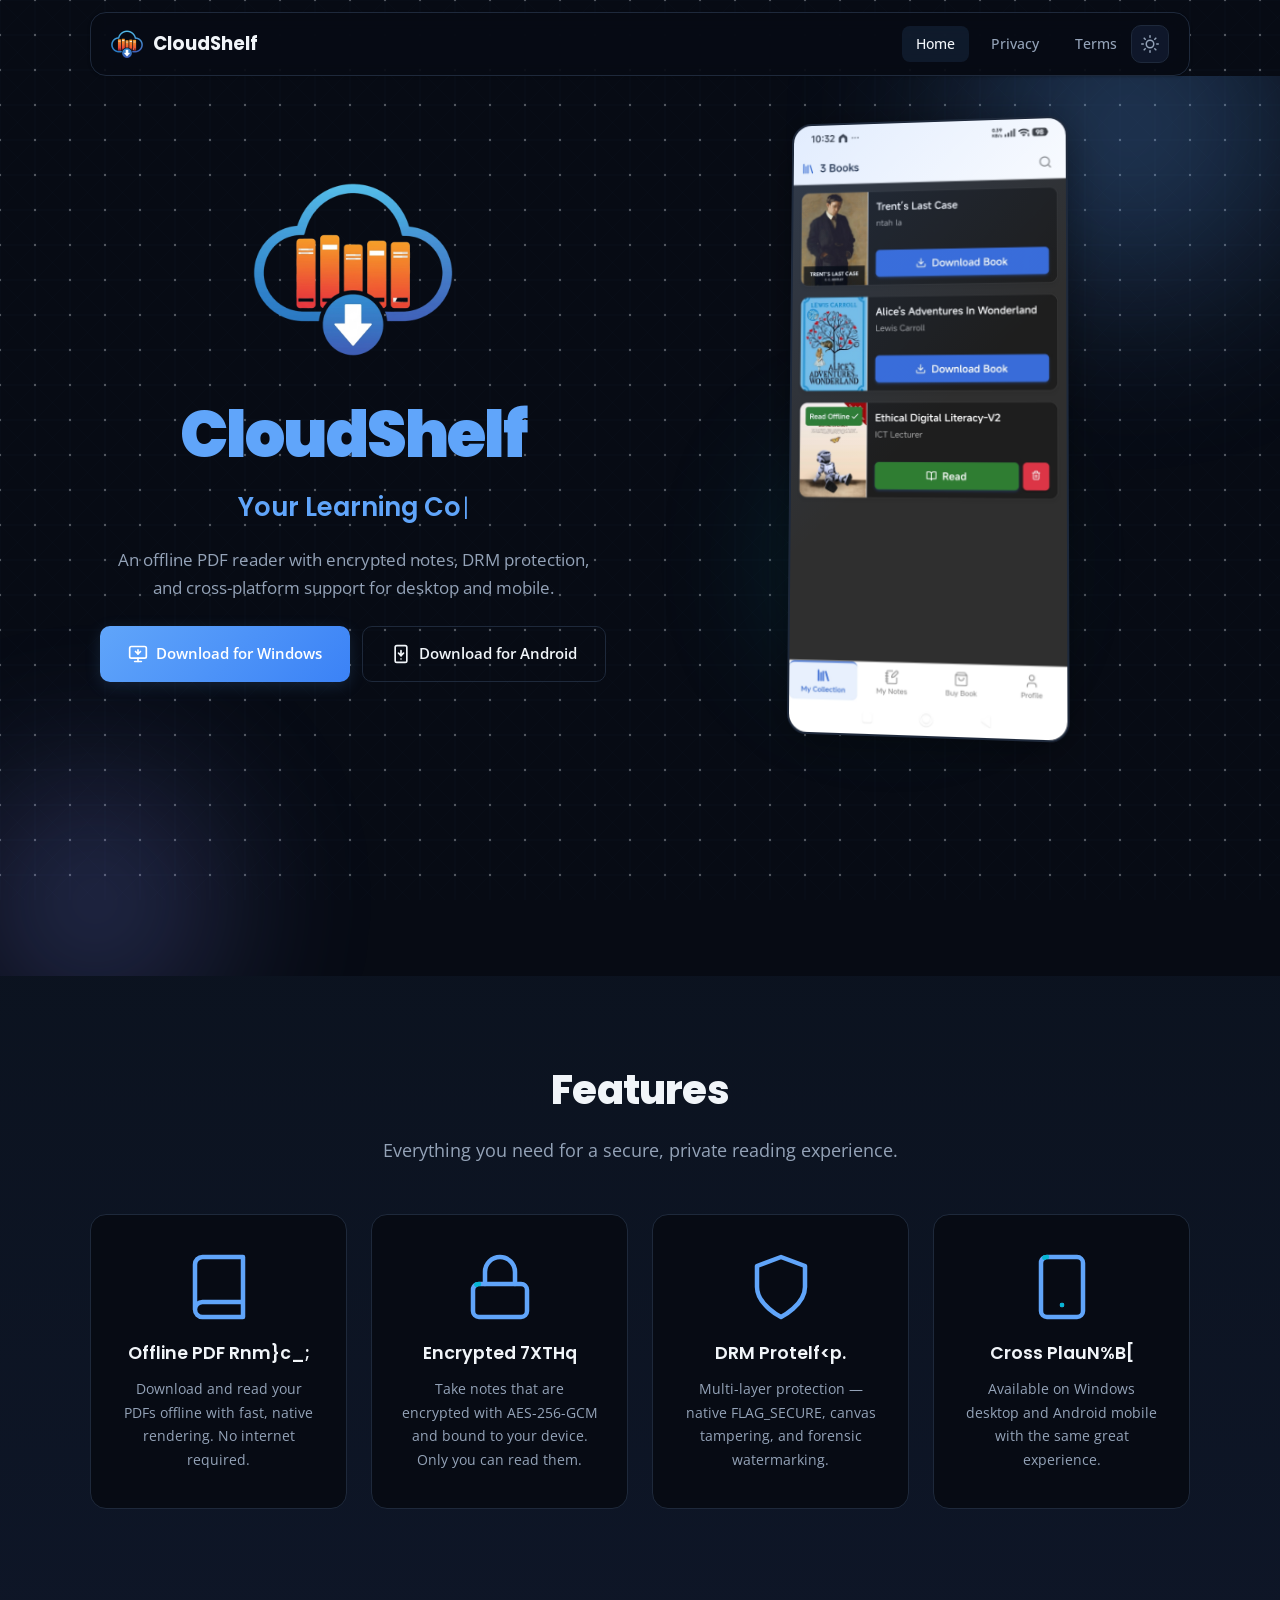
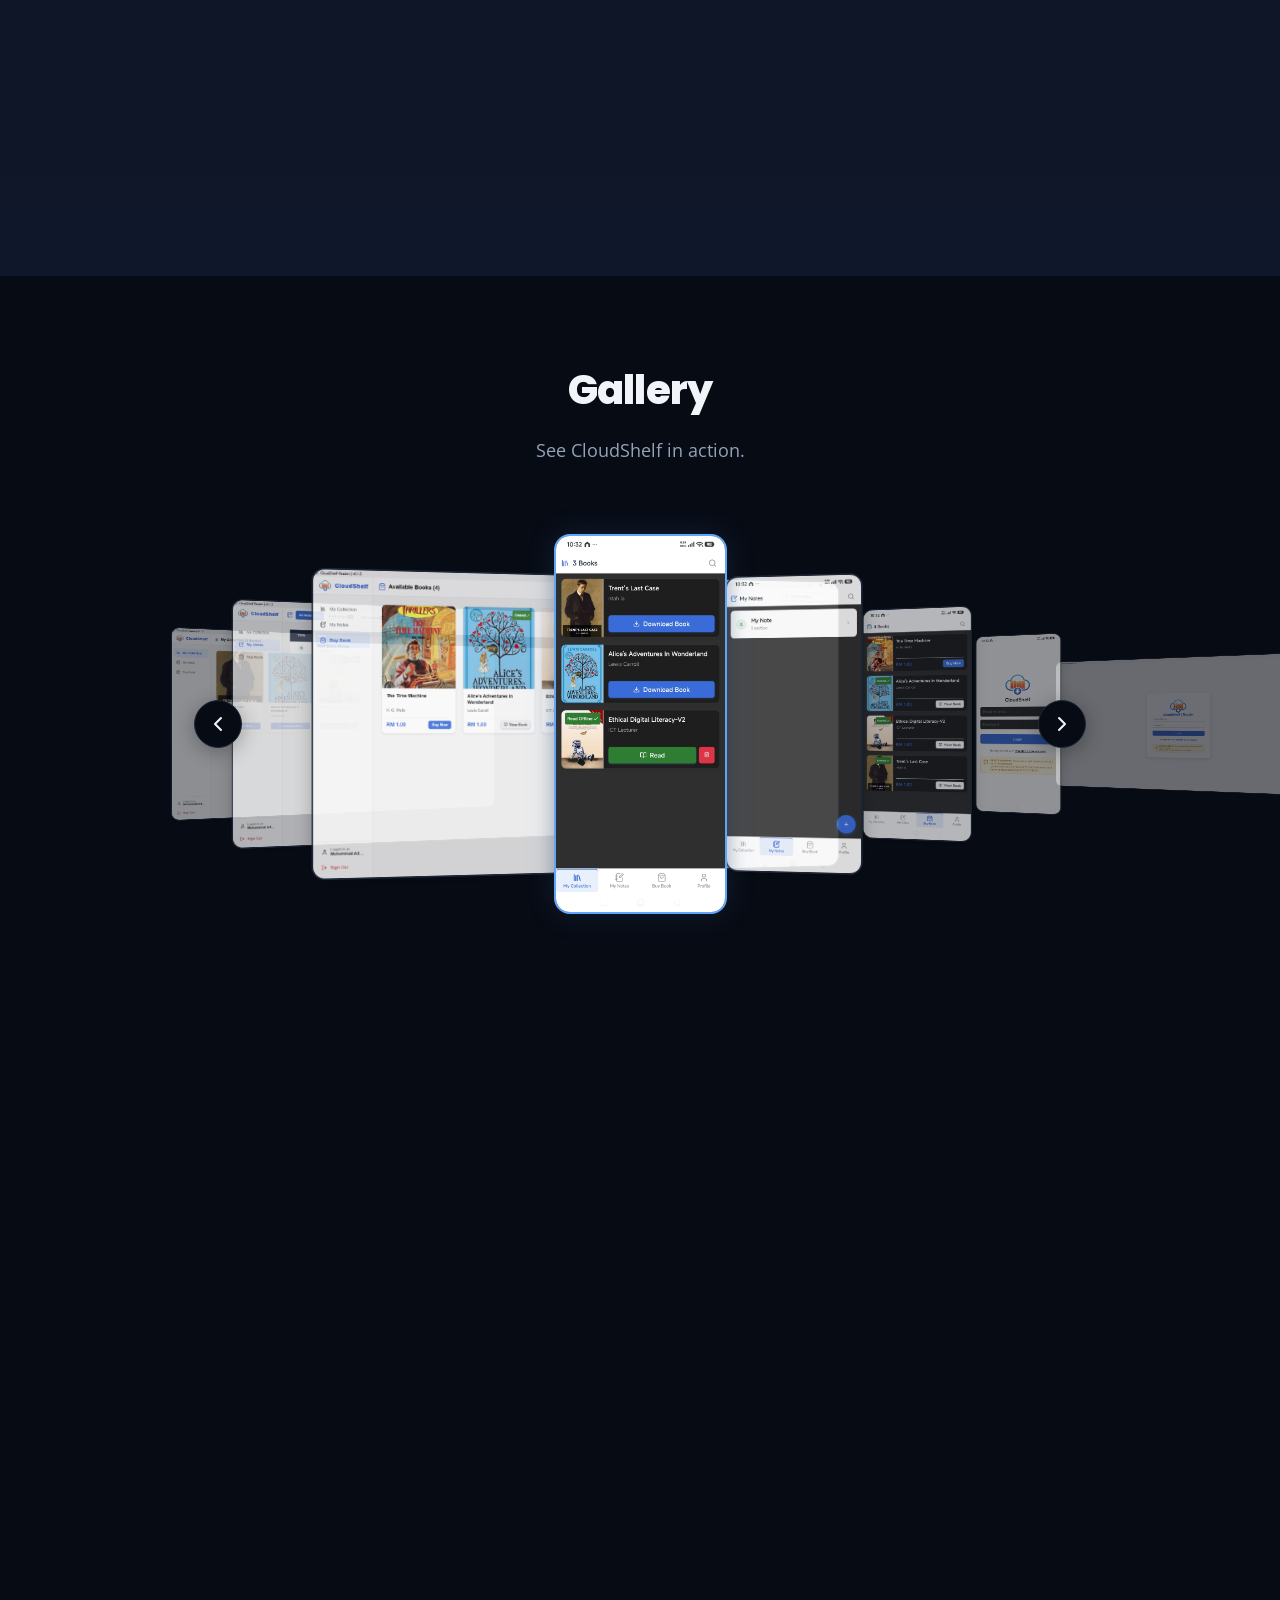
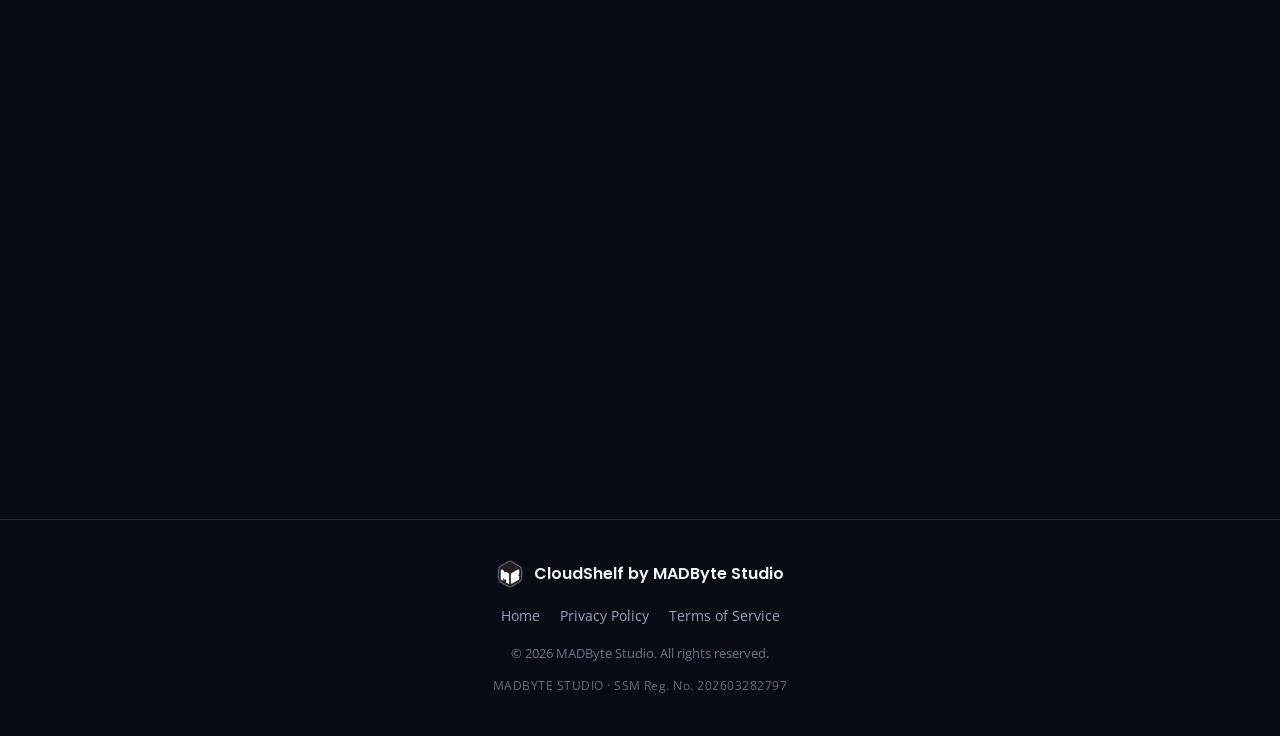
==== commit 6c9526bf: "hub: auto-generate download QR codes from each button href The QR block was left empty (.qr-section." ====
--- a/index.html
+++ b/index.html
@@ -270,7 +270,7 @@
             </div>
           </div>
         </details>
-        <div class="qr-section is-hidden">
+        <div class="qr-section">
           <p>Scan with your phone to download</p>
         </div>
         <div class="update-footer">Updated: 27 October 2026</div>
@@ -334,7 +334,7 @@
             </div>
           </div>
         </details>
-        <div class="qr-section is-hidden">
+        <div class="qr-section">
           <p>For Huawei devices or if standard APK fails to render PDFs</p>
         </div>
         <div class="update-footer">Updated: 27 October 2026</div>
@@ -359,7 +359,39 @@
   </div>
 </footer>
 
+<script src="js/qrcode.min.js"></script>
 <script>
+/* ========== QR Codes ========== */
+/* Generated in the browser from each card's own download link, so the QR can
+   never point at an older APK than the button above it. */
+(function() {
+  if (typeof qrcode !== 'function') return;
+  document.querySelectorAll('.download-card').forEach(function(card) {
+    var link = card.querySelector('a.btn[href]');
+    var section = card.querySelector('.qr-section');
+    if (!link || !section) return;
+    if (!/\.apk$/i.test(link.getAttribute('href') || '')) return;
+    if (section.querySelector('svg')) return;
+    try {
+      var qr = qrcode(0, 'M');
+      qr.addData(link.href);
+      qr.make();
+      var name = (card.querySelector('h3') || {}).textContent || 'CloudShelf';
+      name = name.trim();
+      var slug = name.toLowerCase().replace(/[^a-z0-9]+/g, '-');
+      section.insertAdjacentHTML('afterbegin', qr.createSvgTag({
+        cellSize: 4,
+        margin: 8,
+        scalable: true,
+        alt: { text: 'QR code to download CloudShelf for ' + name, id: 'qr-alt-' + slug },
+        title: { text: 'CloudShelf ' + name, id: 'qr-title-' + slug }
+      }));
+    } catch (e) {
+      console.warn('QR generation failed:', e);
+    }
+  });
+})();
+
 /* ========== Theme Toggle ========== */
 function toggleTheme() {
   var html = document.documentElement;
--- a/style.css
+++ b/style.css
@@ -809,6 +809,15 @@
   height: auto;
 }
 
+.qr-section svg {
+  display: block;
+  width: 160px;
+  height: 160px;
+  border-radius: 12px;
+  border: 2px solid var(--border);
+  background: #fff;
+}
+
 .qr-section p {
   font-size: 0.75rem;
   color: var(--text-muted);
@@ -1243,8 +1252,14 @@
     padding: 24px 20px;
   }
 
-  .qr-section img {
+  .qr-section img,
+  .qr-section svg {
     max-width: 140px;
+  }
+
+  .qr-section svg {
+    width: 140px;
+    height: 140px;
   }
 
   footer {
--- a/style.css
+++ b/style.css
@@ -809,6 +809,15 @@
   height: auto;
 }
 
+.qr-section svg {
+  display: block;
+  width: 160px;
+  height: 160px;
+  border-radius: 12px;
+  border: 2px solid var(--border);
+  background: #fff;
+}
+
 .qr-section p {
   font-size: 0.75rem;
   color: var(--text-muted);
@@ -1243,8 +1252,14 @@
     padding: 24px 20px;
   }
 
-  .qr-section img {
+  .qr-section img,
+  .qr-section svg {
     max-width: 140px;
+  }
+
+  .qr-section svg {
+    width: 140px;
+    height: 140px;
   }
 
   footer {
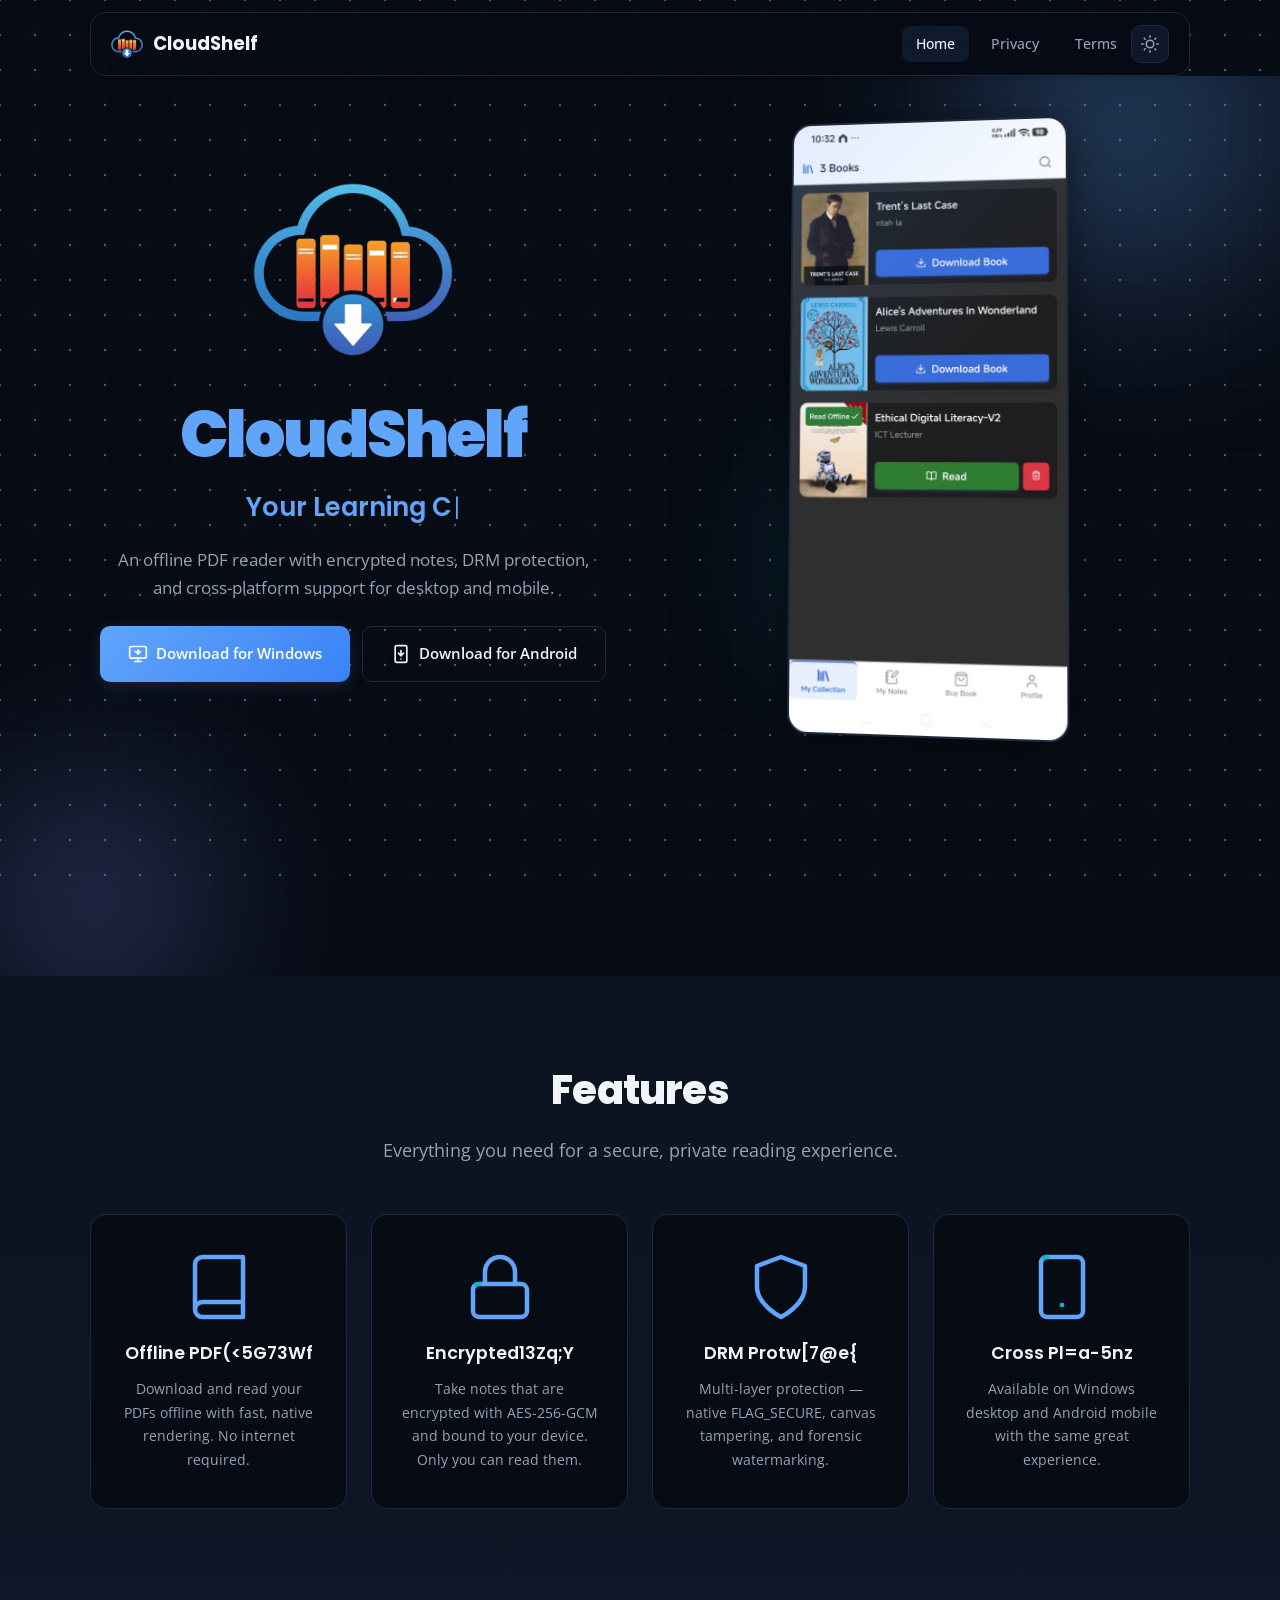
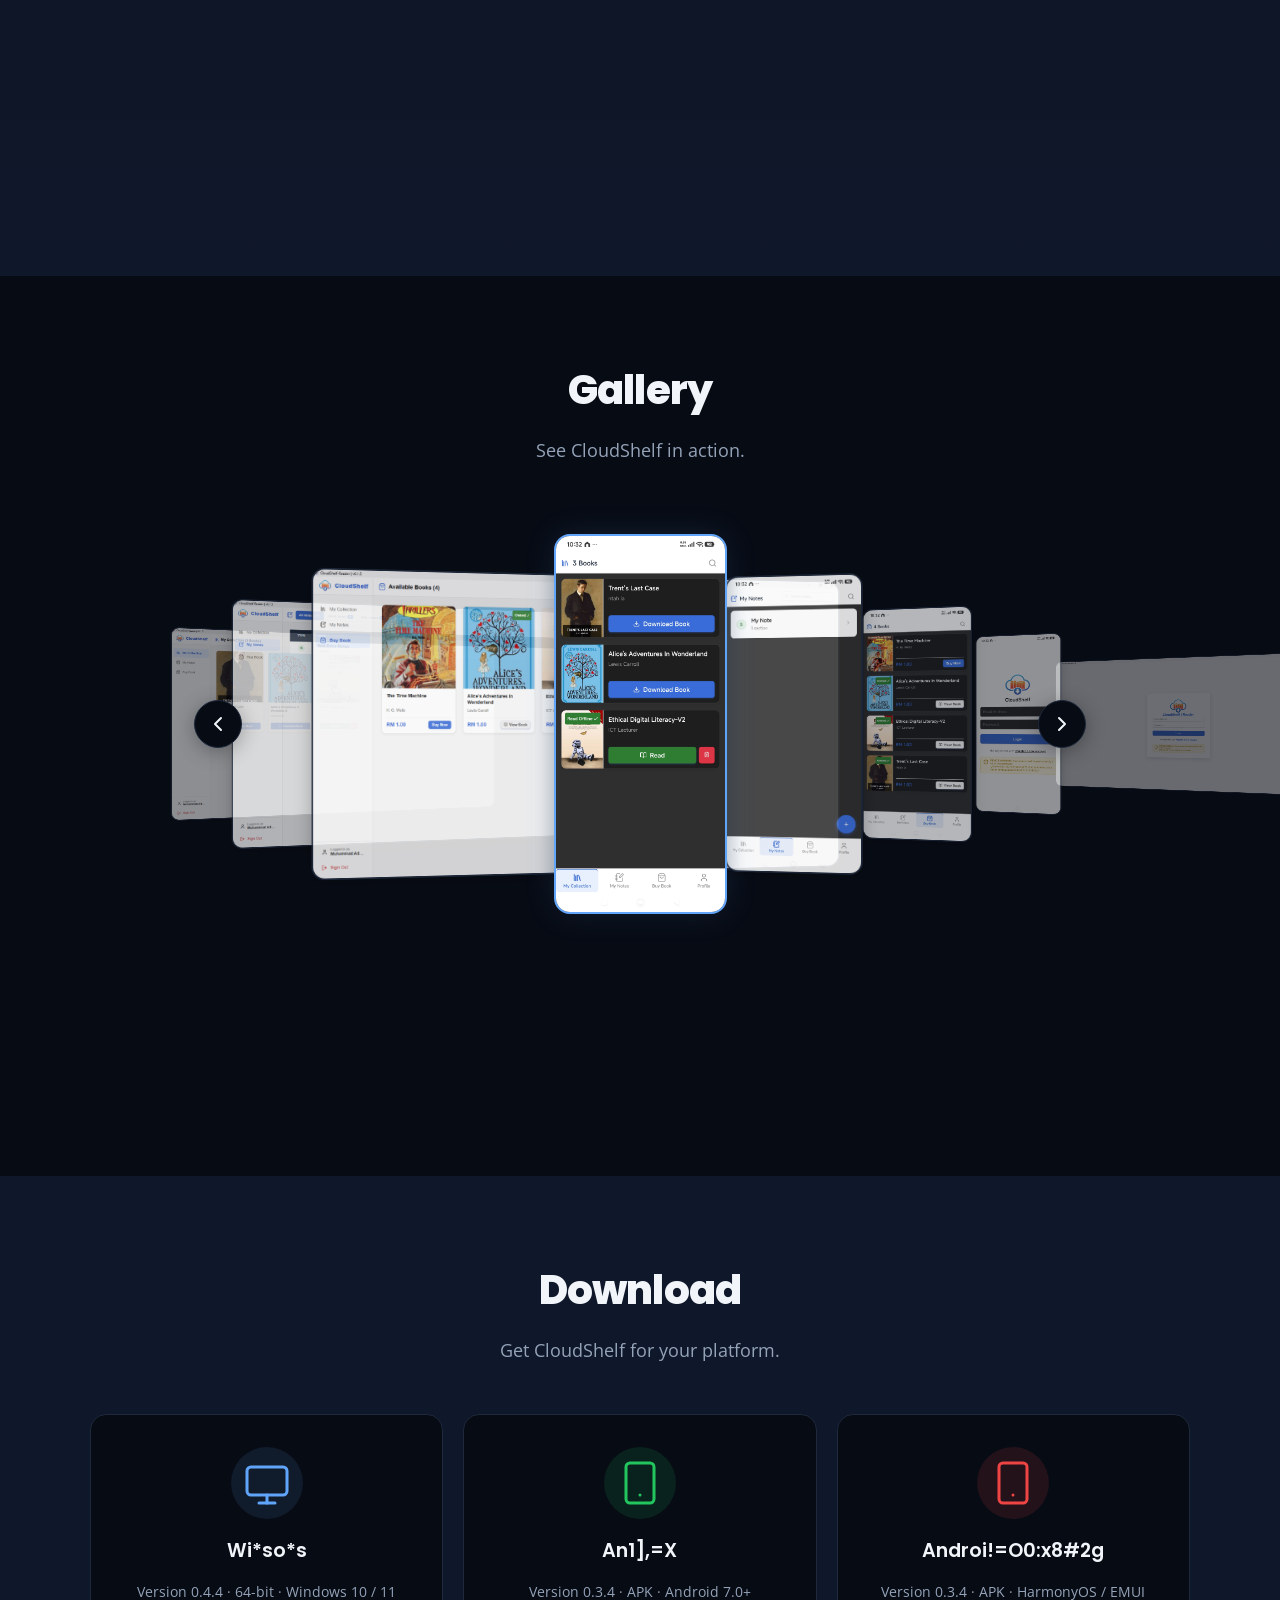
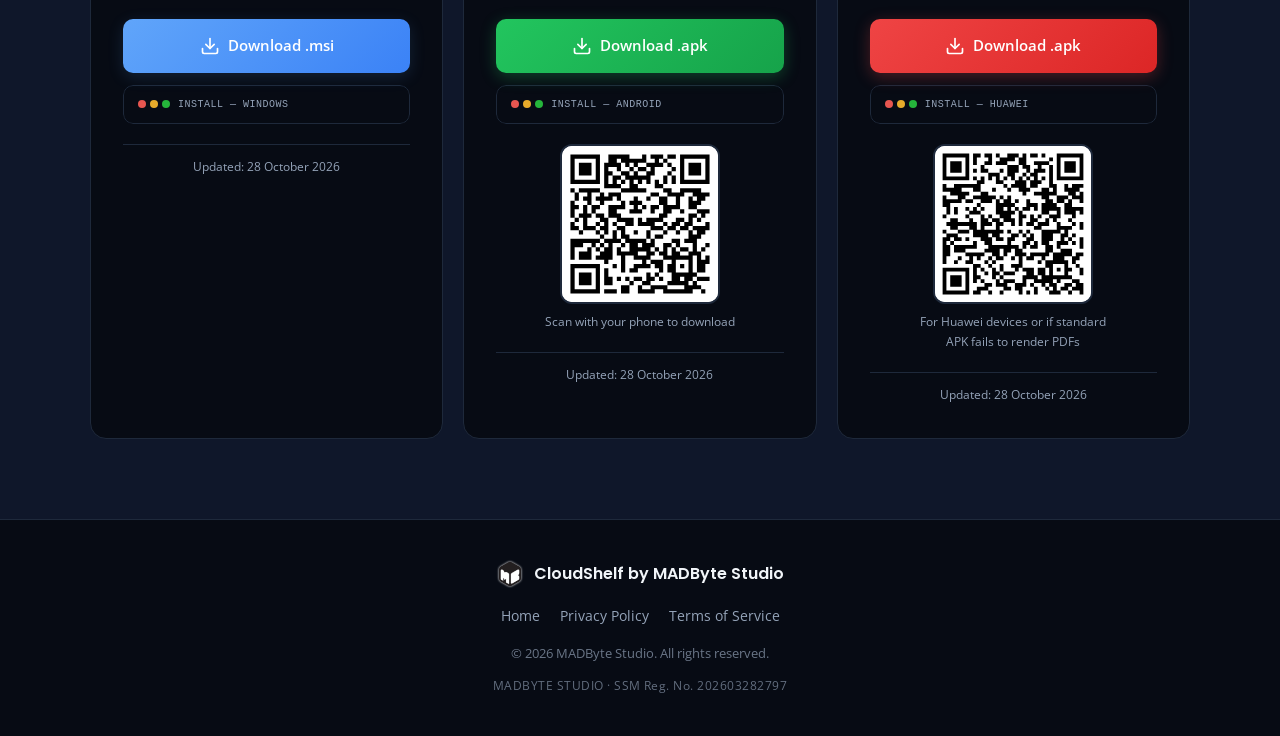
==== commit ed2789f1: "Release 0.4.4 (Windows) / 0.3.4 (Android + Huawei) Windows 0.4.4, Android 0.3.4, Huawei 0.3.4. macOS" ====
--- a/index.html
+++ b/index.html
@@ -155,8 +155,8 @@
           <svg width="48" height="48" viewBox="0 0 24 24" fill="none" stroke="var(--primary)" stroke-width="1.5" stroke-linecap="round" stroke-linejoin="round"><rect x="2" y="4" width="20" height="14" rx="2" ry="2"/><line x1="8" y1="22" x2="16" y2="22"/><line x1="12" y1="18" x2="12" y2="22"/></svg>
         </div>
         <h3 class="scramble-text" data-text="Windows">Windows</h3>
-        <p>Version 0.4.3 &middot; 64-bit &middot; Windows 10 / 11</p>
-        <a href="apps/CloudShelf_0.4.3_x64_en-US.msi" class="btn btn-primary" download>
+        <p>Version 0.4.4 &middot; 64-bit &middot; Windows 10 / 11</p>
+        <a href="apps/CloudShelf_0.4.4_x64_en-US.msi" class="btn btn-primary" download>
           <svg width="20" height="20" viewBox="0 0 24 24" fill="none" stroke="currentColor" stroke-width="2" stroke-linecap="round" stroke-linejoin="round"><path d="M21 15v4a2 2 0 0 1-2 2H5a2 2 0 0 1-2-2v-4"/><polyline points="7 10 12 15 17 10"/><line x1="12" y1="15" x2="12" y2="3"/></svg>
           Download .msi
         </a>
@@ -209,15 +209,15 @@
             </div>
           </div>
         </details>
-        <div class="update-footer">Updated: 27 October 2026</div>
+        <div class="update-footer">Updated: 28 October 2026</div>
       </div>
       <div class="download-card card-green">
         <div class="platform-icon">
           <svg width="48" height="48" viewBox="0 0 24 24" fill="none" stroke="#22c55e" stroke-width="1.5" stroke-linecap="round" stroke-linejoin="round"><rect x="5" y="2" width="14" height="20" rx="2" ry="2"/><line x1="12" y1="18" x2="12" y2="18"/></svg>
         </div>
         <h3 class="scramble-text" data-text="Android">Android</h3>
-        <p>Version 0.3.2 &middot; APK &middot; Android 7.0+</p>
-        <a href="apps/CloudShelf-v0.3.2.apk" class="btn btn-green" download>
+        <p>Version 0.3.4 &middot; APK &middot; Android 7.0+</p>
+        <a href="apps/CloudShelf-v0.3.4.apk" class="btn btn-green" download>
           <svg width="20" height="20" viewBox="0 0 24 24" fill="none" stroke="currentColor" stroke-width="2" stroke-linecap="round" stroke-linejoin="round"><path d="M21 15v4a2 2 0 0 1-2 2H5a2 2 0 0 1-2-2v-4"/><polyline points="7 10 12 15 17 10"/><line x1="12" y1="15" x2="12" y2="3"/></svg>
           Download .apk
         </a>
@@ -273,15 +273,15 @@
         <div class="qr-section">
           <p>Scan with your phone to download</p>
         </div>
-        <div class="update-footer">Updated: 27 October 2026</div>
+        <div class="update-footer">Updated: 28 October 2026</div>
       </div>
       <div class="download-card card-red">
         <div class="platform-icon">
           <svg width="48" height="48" viewBox="0 0 24 24" fill="none" stroke="#ef4444" stroke-width="1.5" stroke-linecap="round" stroke-linejoin="round"><rect x="5" y="2" width="14" height="20" rx="2" ry="2"/><line x1="12" y1="18" x2="12" y2="18"/></svg>
         </div>
         <h3 class="scramble-text" data-text="Android (Huawei)">Android (Huawei)</h3>
-        <p>Version 0.3.2 &middot; APK &middot; HarmonyOS / EMUI</p>
-        <a href="apps/CloudShelf-v0.3.2-huawei.apk" class="btn btn-red" download>
+        <p>Version 0.3.4 &middot; APK &middot; HarmonyOS / EMUI</p>
+        <a href="apps/CloudShelf-v0.3.4-huawei.apk" class="btn btn-red" download>
           <svg width="20" height="20" viewBox="0 0 24 24" fill="none" stroke="currentColor" stroke-width="2" stroke-linecap="round" stroke-linejoin="round"><path d="M21 15v4a2 2 0 0 1-2 2H5a2 2 0 0 1-2-2v-4"/><polyline points="7 10 12 15 17 10"/><line x1="12" y1="15" x2="12" y2="3"/></svg>
           Download .apk
         </a>
@@ -337,7 +337,7 @@
         <div class="qr-section">
           <p>For Huawei devices or if standard APK fails to render PDFs</p>
         </div>
-        <div class="update-footer">Updated: 27 October 2026</div>
+        <div class="update-footer">Updated: 28 October 2026</div>
       </div>
     </div>
   </div>
